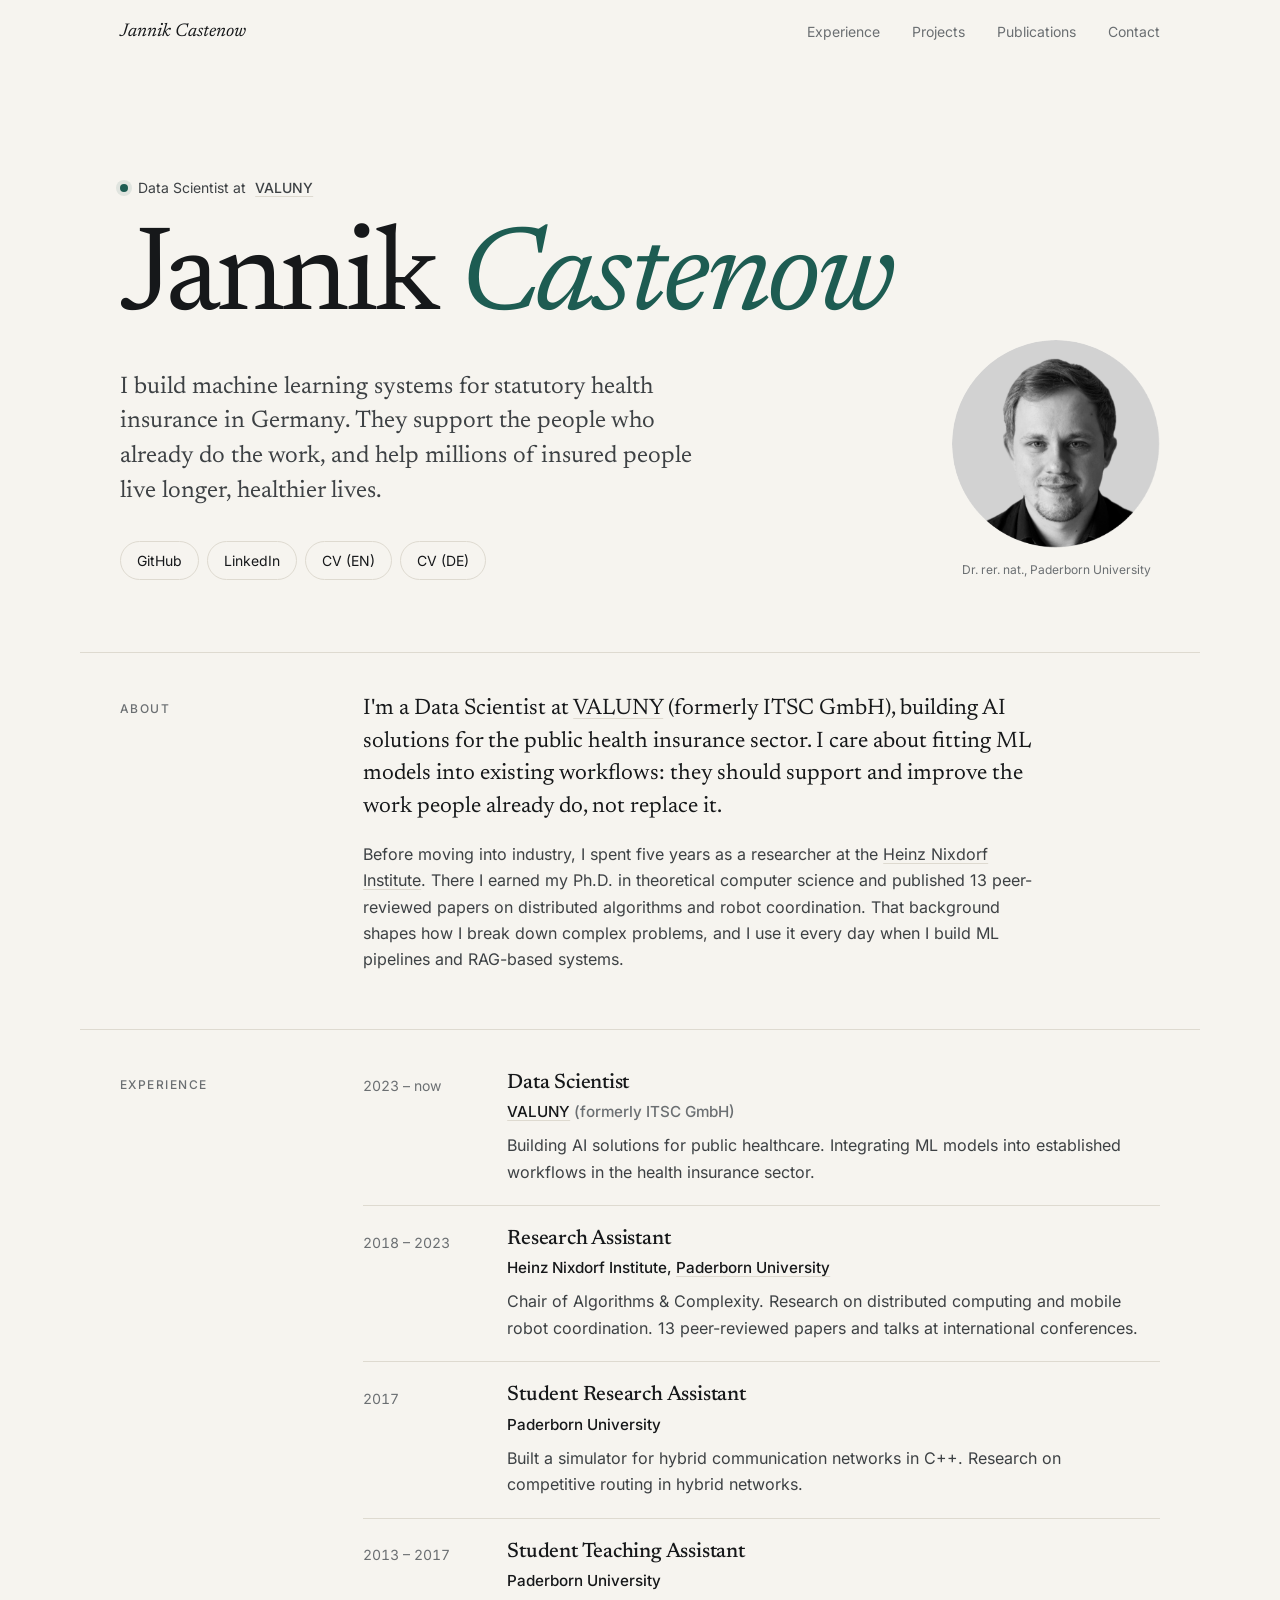
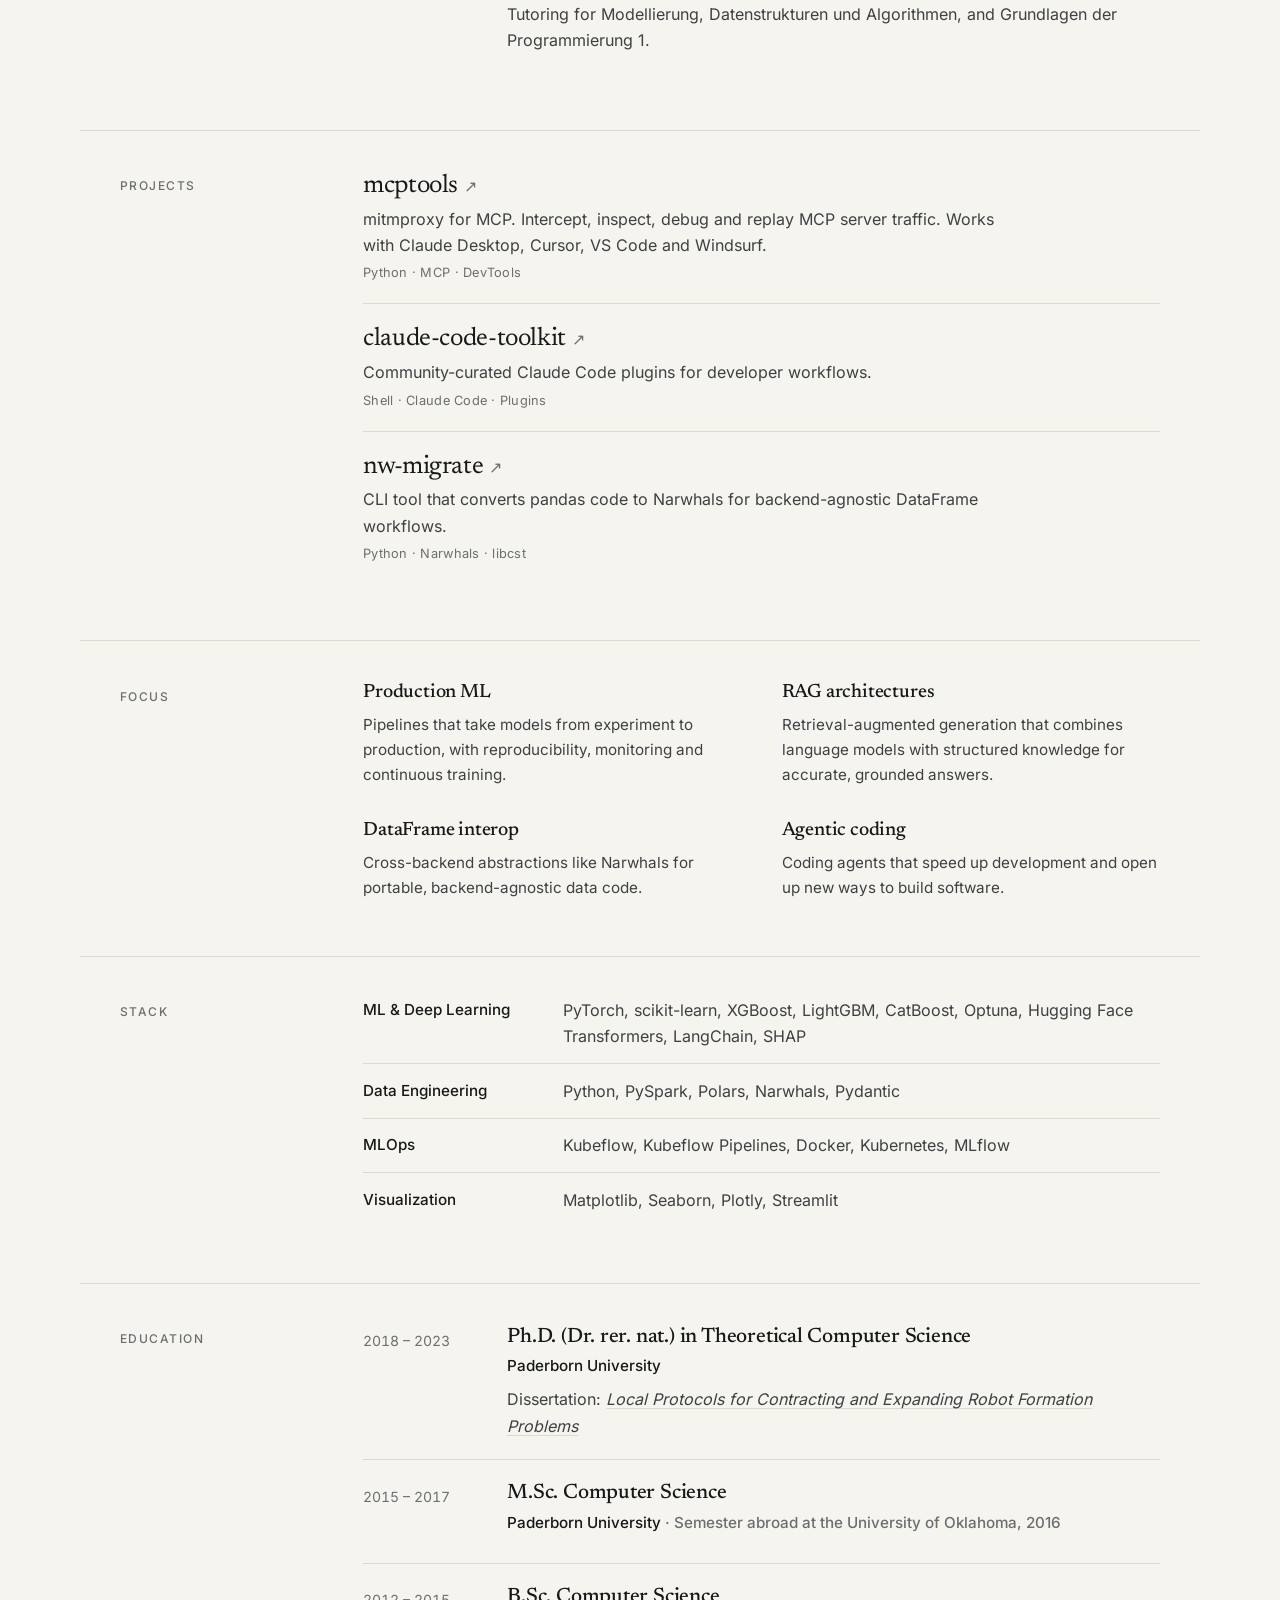
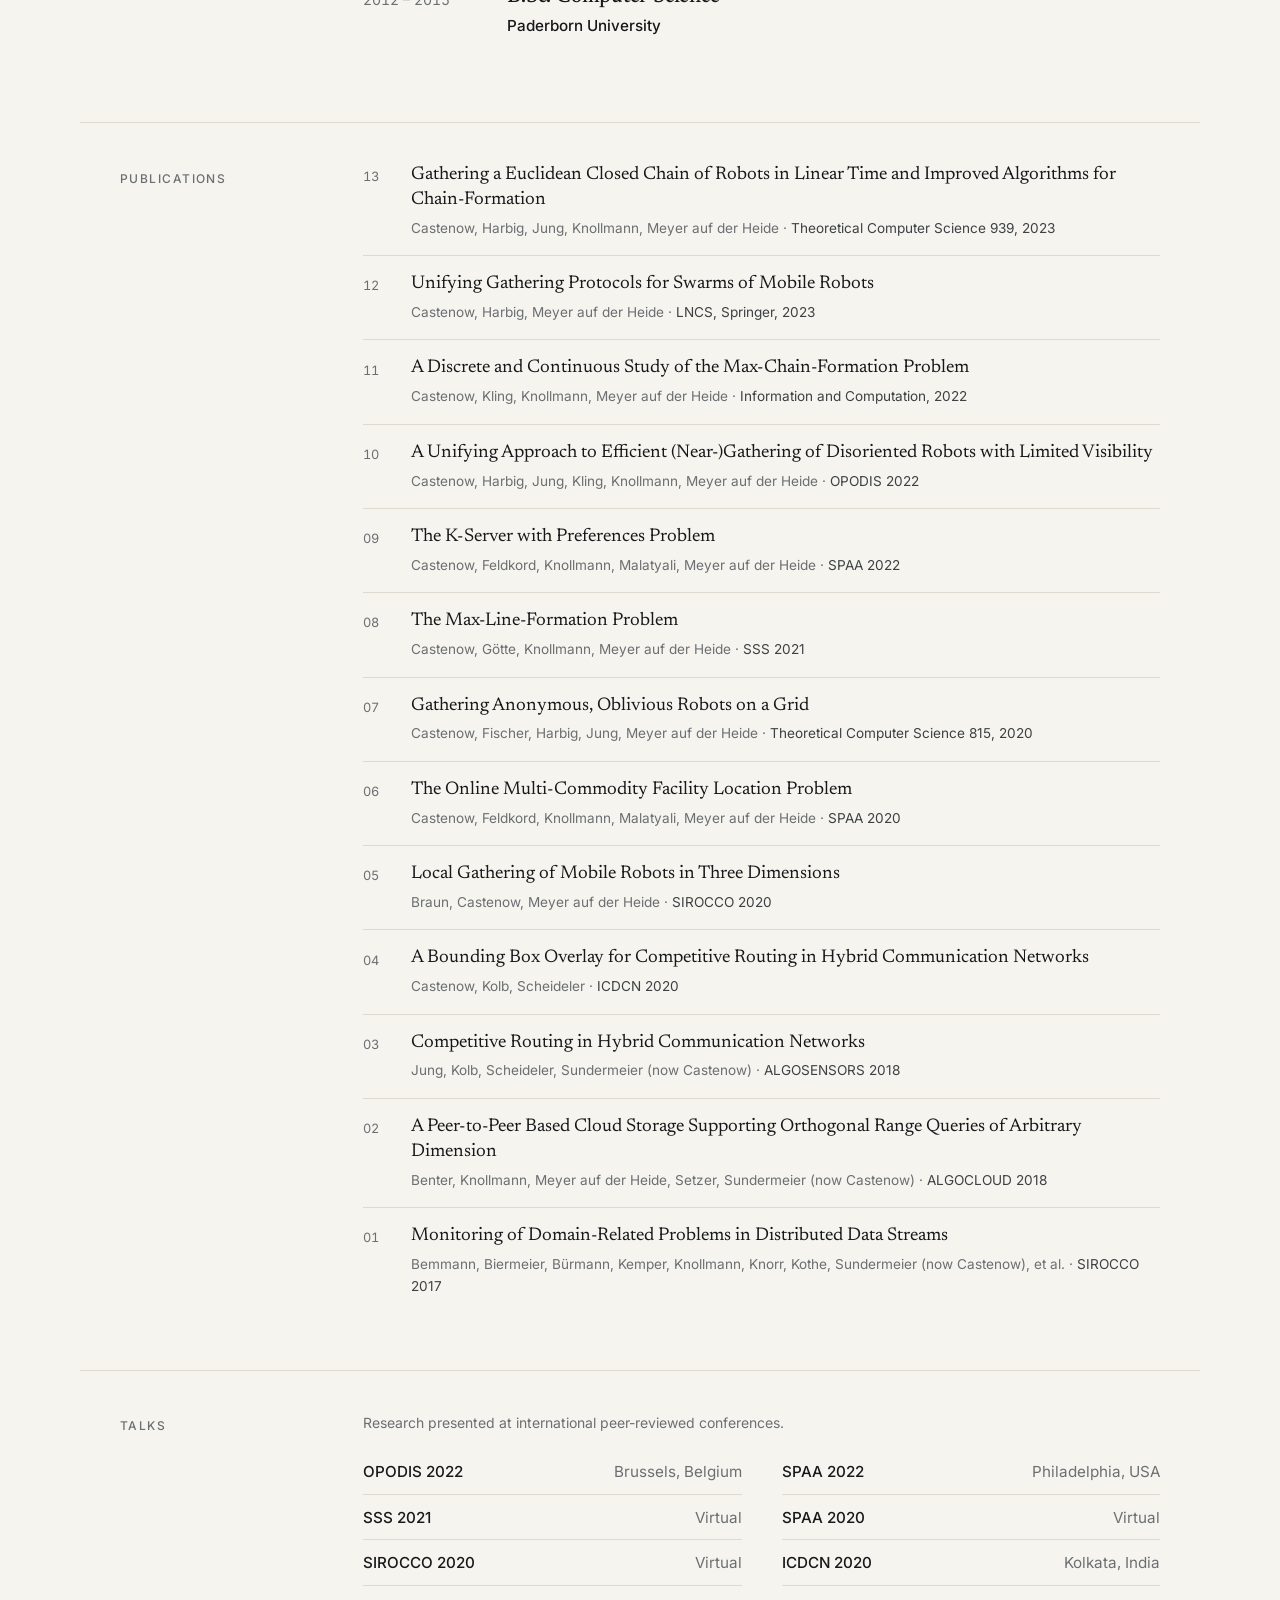
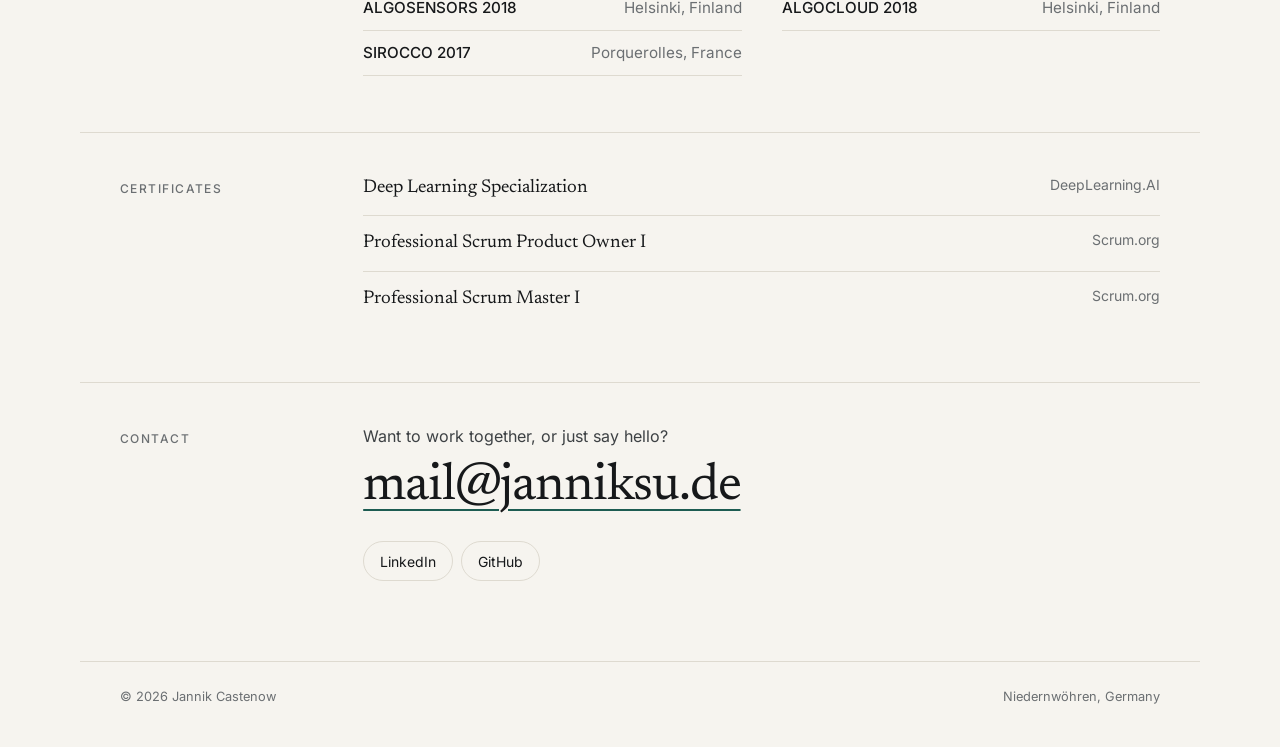
==== index.html @ fefae68c "fix: rewrite hero lead sentence" ====
<!DOCTYPE html>
<html lang="en">
<head>
  <meta charset="UTF-8">
  <meta name="viewport" content="width=device-width, initial-scale=1.0">
  <title>Dr. Jannik Castenow · Data Scientist</title>
  <meta name="description" content="Dr. Jannik Castenow, Data Scientist at VALUNY (formerly ITSC GmbH). Building AI solutions for public healthcare. Ph.D. in Theoretical Computer Science.">
  <meta name="theme-color" content="#f6f4ef" media="(prefers-color-scheme: light)">
  <meta name="theme-color" content="#111312" media="(prefers-color-scheme: dark)">
  <meta name="color-scheme" content="light dark">
  <meta name="referrer" content="strict-origin-when-cross-origin">
  <meta http-equiv="Content-Security-Policy" content="default-src 'none'; img-src 'self' data:; style-src 'self'; font-src 'self'; base-uri 'self'; form-action 'none';">
  <meta property="og:title" content="Dr. Jannik Castenow · Data Scientist">
  <meta property="og:description" content="Data Scientist at VALUNY (formerly ITSC GmbH). Building AI solutions for public healthcare. Ph.D. in Theoretical Computer Science.">
  <meta property="og:type" content="website">
  <meta property="og:url" content="https://jannik-cas.github.io/">
  <meta property="og:image" content="https://jannik-cas.github.io/jannik.png">
  <link rel="icon" href="data:image/svg+xml,<svg xmlns='http://www.w3.org/2000/svg' viewBox='0 0 100 100'><rect fill='%231d5c52' width='100' height='100' rx='22'/><text x='50' y='67' font-family='Georgia,serif' font-size='46' font-style='italic' fill='%23f6f4ef' text-anchor='middle'>jc</text></svg>">
  <link rel="canonical" href="https://jannik-cas.github.io/">
  <link rel="preload" href="fonts/newsreader.woff2" as="font" type="font/woff2" crossorigin>
  <link rel="preload" href="fonts/inter.woff2" as="font" type="font/woff2" crossorigin>
  <link rel="stylesheet" href="style.css">
  <script type="application/ld+json">
  {
    "@context": "https://schema.org",
    "@type": "Person",
    "name": "Dr. Jannik Castenow",
    "jobTitle": "Data Scientist",
    "worksFor": {
      "@type": "Organization",
      "name": "VALUNY GmbH",
      "url": "https://www.valuny.de"
    },
    "url": "https://jannik-cas.github.io/",
    "image": "https://jannik-cas.github.io/jannik.png",
    "sameAs": [
      "https://github.com/jannik-cas",
      "https://www.linkedin.com/in/dr-jannik-castenow-4b5a52155"
    ],
    "alumniOf": {
      "@type": "CollegeOrUniversity",
      "name": "Paderborn University"
    },
    "description": "Data Scientist at VALUNY (formerly ITSC GmbH). Building AI solutions for public healthcare. Ph.D. in Theoretical Computer Science from Paderborn University."
  }
  </script>
</head>
<body>
  <a href="#main" class="skip-link">Skip to main content</a>

  <header class="topbar">
    <div class="wrap topbar-inner">
      <a href="/" class="monogram" aria-label="Home">Jannik Castenow</a>
      <nav class="topnav" aria-label="Sections">
        <a href="#experience">Experience</a>
        <a href="#projects">Projects</a>
        <a href="#publications">Publications</a>
        <a href="#contact">Contact</a>
      </nav>
    </div>
  </header>

  <main id="main">
    <section class="hero wrap">
      <div class="hero-text">
        <p class="eyebrow"><span class="dot" aria-hidden="true"></span>Data Scientist at <a href="https://www.valuny.de" target="_blank" rel="noopener noreferrer">VALUNY</a></p>
        <h1>Jannik <em>Castenow</em></h1>
        <p class="lead">
          I build machine learning systems for statutory health insurance in Germany.
          They support the people who already do the work, and help millions of
          insured people live longer, healthier lives.
        </p>
        <ul class="hero-links">
          <li><a href="https://github.com/jannik-cas" target="_blank" rel="noopener noreferrer">GitHub</a></li>
          <li><a href="https://www.linkedin.com/in/dr-jannik-castenow-4b5a52155" target="_blank" rel="noopener noreferrer">LinkedIn</a></li>
          <li><a href="cv-en.pdf" download>CV (EN)</a></li>
          <li><a href="cv-de.pdf" download>CV (DE)</a></li>
        </ul>
      </div>
      <figure class="hero-photo">
        <img src="jannik.png" alt="Portrait of Jannik Castenow" width="300" height="300">
        <figcaption>Dr. rer. nat., Paderborn University</figcaption>
      </figure>
    </section>

    <section class="block wrap" id="about">
      <h2 class="label">About</h2>
      <div class="body prose">
        <p class="intro">
          I'm a Data Scientist at <a href="https://www.valuny.de" target="_blank" rel="noopener noreferrer">VALUNY</a> (formerly ITSC GmbH), building AI solutions for the
          public health insurance sector. I care about fitting ML models into existing
          workflows: they should support and improve the work people already do, not replace it.
        </p>
        <p>
          Before moving into industry, I spent five years as a researcher at the
          <a href="https://www.hni.uni-paderborn.de/" target="_blank" rel="noopener noreferrer">Heinz Nixdorf Institute</a>.
          There I earned my Ph.D. in theoretical computer science and published 13 peer-reviewed
          papers on distributed algorithms and robot coordination. That background shapes how I
          break down complex problems, and I use it every day when I build ML pipelines and
          RAG-based systems.
        </p>
      </div>
    </section>

    <section class="block wrap" id="experience">
      <h2 class="label">Experience</h2>
      <ol class="body entries">
        <li class="entry">
          <p class="entry-date">2023 – now</p>
          <div>
            <h3>Data Scientist</h3>
            <p class="entry-org"><a href="https://www.valuny.de" target="_blank" rel="noopener noreferrer">VALUNY</a> <span class="muted">(formerly ITSC GmbH)</span></p>
            <p>Building AI solutions for public healthcare. Integrating ML models into established workflows in the health insurance sector.</p>
          </div>
        </li>
        <li class="entry">
          <p class="entry-date">2018 – 2023</p>
          <div>
            <h3>Research Assistant</h3>
            <p class="entry-org">Heinz Nixdorf Institute, <a href="https://www.uni-paderborn.de" target="_blank" rel="noopener noreferrer">Paderborn University</a></p>
            <p>Chair of Algorithms &amp; Complexity. Research on distributed computing and mobile robot coordination. 13 peer-reviewed papers and talks at international conferences.</p>
          </div>
        </li>
        <li class="entry">
          <p class="entry-date">2017</p>
          <div>
            <h3>Student Research Assistant</h3>
            <p class="entry-org">Paderborn University</p>
            <p>Built a simulator for hybrid communication networks in C++. Research on competitive routing in hybrid networks.</p>
          </div>
        </li>
        <li class="entry">
          <p class="entry-date">2013 – 2017</p>
          <div>
            <h3>Student Teaching Assistant</h3>
            <p class="entry-org">Paderborn University</p>
            <p>Tutoring for Modellierung, Datenstrukturen und Algorithmen, and Grundlagen der Programmierung 1.</p>
          </div>
        </li>
      </ol>
    </section>

    <section class="block wrap" id="projects">
      <h2 class="label">Projects</h2>
      <ul class="body projects">
        <li>
          <a href="https://github.com/jannik-cas/mcptools" target="_blank" rel="noopener noreferrer" class="project">
            <span class="project-name">mcptools <span class="arrow" aria-hidden="true">↗</span></span>
            <span class="project-desc">mitmproxy for MCP. Intercept, inspect, debug and replay MCP server traffic. Works with Claude Desktop, Cursor, VS Code and Windsurf.</span>
            <span class="project-meta">Python · MCP · DevTools</span>
          </a>
        </li>
        <li>
          <a href="https://github.com/jannik-cas/claude-code-toolkit" target="_blank" rel="noopener noreferrer" class="project">
            <span class="project-name">claude-code-toolkit <span class="arrow" aria-hidden="true">↗</span></span>
            <span class="project-desc">Community-curated Claude Code plugins for developer workflows.</span>
            <span class="project-meta">Shell · Claude Code · Plugins</span>
          </a>
        </li>
        <li>
          <a href="https://github.com/jannik-cas/nw-migrate" target="_blank" rel="noopener noreferrer" class="project">
            <span class="project-name">nw-migrate <span class="arrow" aria-hidden="true">↗</span></span>
            <span class="project-desc">CLI tool that converts pandas code to Narwhals for backend-agnostic DataFrame workflows.</span>
            <span class="project-meta">Python · Narwhals · libcst</span>
          </a>
        </li>
      </ul>
    </section>

    <section class="block wrap" id="focus">
      <h2 class="label">Focus</h2>
      <div class="body focus-grid">
        <div>
          <h3>Production ML</h3>
          <p>Pipelines that take models from experiment to production, with reproducibility, monitoring and continuous training.</p>
        </div>
        <div>
          <h3>RAG architectures</h3>
          <p>Retrieval-augmented generation that combines language models with structured knowledge for accurate, grounded answers.</p>
        </div>
        <div>
          <h3>DataFrame interop</h3>
          <p>Cross-backend abstractions like Narwhals for portable, backend-agnostic data code.</p>
        </div>
        <div>
          <h3>Agentic coding</h3>
          <p>Coding agents that speed up development and open up new ways to build software.</p>
        </div>
      </div>
    </section>

    <section class="block wrap" id="stack">
      <h2 class="label">Stack</h2>
      <dl class="body stack">
        <div><dt>ML &amp; Deep Learning</dt><dd>PyTorch, scikit-learn, XGBoost, LightGBM, CatBoost, Optuna, Hugging Face Transformers, LangChain, SHAP</dd></div>
        <div><dt>Data Engineering</dt><dd>Python, PySpark, Polars, Narwhals, Pydantic</dd></div>
        <div><dt>MLOps</dt><dd>Kubeflow, Kubeflow Pipelines, Docker, Kubernetes, MLflow</dd></div>
        <div><dt>Visualization</dt><dd>Matplotlib, Seaborn, Plotly, Streamlit</dd></div>
      </dl>
    </section>

    <section class="block wrap" id="education">
      <h2 class="label">Education</h2>
      <ol class="body entries">
        <li class="entry">
          <p class="entry-date">2018 – 2023</p>
          <div>
            <h3>Ph.D. (Dr. rer. nat.) in Theoretical Computer Science</h3>
            <p class="entry-org">Paderborn University</p>
            <p>Dissertation: <a href="https://digital.ub.uni-paderborn.de/hs/content/titleinfo/7141295" target="_blank" rel="noopener noreferrer"><em>Local Protocols for Contracting and Expanding Robot Formation Problems</em></a></p>
          </div>
        </li>
        <li class="entry">
          <p class="entry-date">2015 – 2017</p>
          <div>
            <h3>M.Sc. Computer Science</h3>
            <p class="entry-org">Paderborn University <span class="muted">· Semester abroad at the University of Oklahoma, 2016</span></p>
          </div>
        </li>
        <li class="entry">
          <p class="entry-date">2012 – 2015</p>
          <div>
            <h3>B.Sc. Computer Science</h3>
            <p class="entry-org">Paderborn University</p>
          </div>
        </li>
      </ol>
    </section>

    <section class="block wrap" id="publications">
      <h2 class="label">Publications</h2>
      <ol class="body pubs" reversed>
        <li>
          <p class="pub-title"><a href="https://doi.org/10.1016/j.tcs.2022.10.031" target="_blank" rel="noopener noreferrer">Gathering a Euclidean Closed Chain of Robots in Linear Time and Improved Algorithms for Chain-Formation</a></p>
          <p class="pub-meta">Castenow, Harbig, Jung, Knollmann, Meyer auf der Heide · <span>Theoretical Computer Science 939, 2023</span></p>
        </li>
        <li>
          <p class="pub-title"><a href="https://doi.org/10.1007/978-3-031-30448-4_1" target="_blank" rel="noopener noreferrer">Unifying Gathering Protocols for Swarms of Mobile Robots</a></p>
          <p class="pub-meta">Castenow, Harbig, Meyer auf der Heide · <span>LNCS, Springer, 2023</span></p>
        </li>
        <li>
          <p class="pub-title"><a href="https://doi.org/10.1016/j.ic.2022.104877" target="_blank" rel="noopener noreferrer">A Discrete and Continuous Study of the Max-Chain-Formation Problem</a></p>
          <p class="pub-meta">Castenow, Kling, Knollmann, Meyer auf der Heide · <span>Information and Computation, 2022</span></p>
        </li>
        <li>
          <p class="pub-title"><a href="https://doi.org/10.4230/LIPIcs.OPODIS.2022.15" target="_blank" rel="noopener noreferrer">A Unifying Approach to Efficient (Near-)Gathering of Disoriented Robots with Limited Visibility</a></p>
          <p class="pub-meta">Castenow, Harbig, Jung, Kling, Knollmann, Meyer auf der Heide · <span>OPODIS 2022</span></p>
        </li>
        <li>
          <p class="pub-title"><a href="https://doi.org/10.1145/3490148.3538595" target="_blank" rel="noopener noreferrer">The K-Server with Preferences Problem</a></p>
          <p class="pub-meta">Castenow, Feldkord, Knollmann, Malatyali, Meyer auf der Heide · <span>SPAA 2022</span></p>
        </li>
        <li>
          <p class="pub-title"><a href="https://doi.org/10.1007/978-3-030-91081-5_19" target="_blank" rel="noopener noreferrer">The Max-Line-Formation Problem</a></p>
          <p class="pub-meta">Castenow, Götte, Knollmann, Meyer auf der Heide · <span>SSS 2021</span></p>
        </li>
        <li>
          <p class="pub-title"><a href="https://doi.org/10.1016/j.tcs.2020.02.018" target="_blank" rel="noopener noreferrer">Gathering Anonymous, Oblivious Robots on a Grid</a></p>
          <p class="pub-meta">Castenow, Fischer, Harbig, Jung, Meyer auf der Heide · <span>Theoretical Computer Science 815, 2020</span></p>
        </li>
        <li>
          <p class="pub-title"><a href="https://doi.org/10.1145/3350755.3400281" target="_blank" rel="noopener noreferrer">The Online Multi-Commodity Facility Location Problem</a></p>
          <p class="pub-meta">Castenow, Feldkord, Knollmann, Malatyali, Meyer auf der Heide · <span>SPAA 2020</span></p>
        </li>
        <li>
          <p class="pub-title"><a href="https://doi.org/10.1007/978-3-030-54921-3_4" target="_blank" rel="noopener noreferrer">Local Gathering of Mobile Robots in Three Dimensions</a></p>
          <p class="pub-meta">Braun, Castenow, Meyer auf der Heide · <span>SIROCCO 2020</span></p>
        </li>
        <li>
          <p class="pub-title">A Bounding Box Overlay for Competitive Routing in Hybrid Communication Networks</p>
          <p class="pub-meta">Castenow, Kolb, Scheideler · <span>ICDCN 2020</span></p>
        </li>
        <li>
          <p class="pub-title">Competitive Routing in Hybrid Communication Networks</p>
          <p class="pub-meta">Jung, Kolb, Scheideler, Sundermeier (now Castenow) · <span>ALGOSENSORS 2018</span></p>
        </li>
        <li>
          <p class="pub-title"><a href="https://doi.org/10.1007/978-3-030-19759-9_4" target="_blank" rel="noopener noreferrer">A Peer-to-Peer Based Cloud Storage Supporting Orthogonal Range Queries of Arbitrary Dimension</a></p>
          <p class="pub-meta">Benter, Knollmann, Meyer auf der Heide, Setzer, Sundermeier (now Castenow) · <span>ALGOCLOUD 2018</span></p>
        </li>
        <li>
          <p class="pub-title"><a href="https://doi.org/10.1007/978-3-319-72050-0_13" target="_blank" rel="noopener noreferrer">Monitoring of Domain-Related Problems in Distributed Data Streams</a></p>
          <p class="pub-meta">Bemmann, Biermeier, Bürmann, Kemper, Knollmann, Knorr, Kothe, Sundermeier (now Castenow), et al. · <span>SIROCCO 2017</span></p>
        </li>
      </ol>
    </section>

    <section class="block wrap" id="talks">
      <h2 class="label">Talks</h2>
      <div class="body">
        <p class="muted small">Research presented at international peer-reviewed conferences.</p>
        <ul class="talks">
          <li><span>OPODIS 2022</span><span>Brussels, Belgium</span></li>
          <li><span>SPAA 2022</span><span>Philadelphia, USA</span></li>
          <li><span>SSS 2021</span><span>Virtual</span></li>
          <li><span>SPAA 2020</span><span>Virtual</span></li>
          <li><span>SIROCCO 2020</span><span>Virtual</span></li>
          <li><span>ICDCN 2020</span><span>Kolkata, India</span></li>
          <li><span>ALGOSENSORS 2018</span><span>Helsinki, Finland</span></li>
          <li><span>ALGOCLOUD 2018</span><span>Helsinki, Finland</span></li>
          <li><span>SIROCCO 2017</span><span>Porquerolles, France</span></li>
        </ul>
      </div>
    </section>

    <section class="block wrap" id="certifications">
      <h2 class="label">Certificates</h2>
      <ul class="body certs">
        <li><a href="https://www.credly.com/badges/ff03bf9d-68c0-4a9c-86ea-f2071410d6f2" target="_blank" rel="noopener noreferrer">Deep Learning Specialization</a><span>DeepLearning.AI</span></li>
        <li><a href="https://www.credly.com/badges/7cfe0125-1ed3-4787-85cf-64df77dad0ab" target="_blank" rel="noopener noreferrer">Professional Scrum Product Owner I</a><span>Scrum.org</span></li>
        <li><a href="https://www.credly.com/badges/81a627f0-bdd9-47ce-8bc9-b05488d4c309" target="_blank" rel="noopener noreferrer">Professional Scrum Master I</a><span>Scrum.org</span></li>
      </ul>
    </section>

    <section class="contact wrap" id="contact">
      <h2 class="label">Contact</h2>
      <p class="contact-line">Want to work together, or just say hello?</p>
      <a href="mailto:mail@janniksu.de" class="contact-mail">mail@janniksu.de</a>
      <ul class="hero-links">
        <li><a href="https://www.linkedin.com/in/dr-jannik-castenow-4b5a52155" target="_blank" rel="noopener noreferrer">LinkedIn</a></li>
        <li><a href="https://github.com/jannik-cas" target="_blank" rel="noopener noreferrer">GitHub</a></li>
      </ul>
    </section>
  </main>

  <footer class="footer wrap">
    <p>© 2026 Jannik Castenow</p>
    <p>Niedernwöhren, Germany</p>
  </footer>
</body>
</html>
---- style.css ----
/* Site stylesheet. Editorial layout: serif headlines, label column, hairline rules. */

@font-face {
  font-family: "Newsreader";
  src: url("fonts/newsreader.woff2") format("woff2");
  font-weight: 200 800;
  font-style: normal;
  font-display: swap;
}

@font-face {
  font-family: "Newsreader";
  src: url("fonts/newsreader-italic.woff2") format("woff2");
  font-weight: 200 800;
  font-style: italic;
  font-display: swap;
}

@font-face {
  font-family: "Inter";
  src: url("fonts/inter.woff2") format("woff2");
  font-weight: 100 900;
  font-style: normal;
  font-display: swap;
}

:root {
  --paper: #f6f4ef;
  --paper-2: #efece4;
  --ink: #16181a;
  --ink-2: #3d4144;
  --muted: #6b6f72;
  --rule: #dedad0;
  --accent: #1d5c52;
  --accent-soft: rgba(29, 92, 82, 0.1);

  --serif: "Newsreader", "Iowan Old Style", Georgia, serif;
  --sans: "Inter", -apple-system, BlinkMacSystemFont, "Segoe UI", sans-serif;

  --wrap: 1120px;
  --label-col: 12rem;
  --gap: clamp(1.5rem, 4vw, 4rem);
}

@media (prefers-color-scheme: dark) {
  :root {
    --paper: #111312;
    --paper-2: #181b1a;
    --ink: #ecebe6;
    --ink-2: #c4c4bd;
    --muted: #8d918d;
    --rule: #2a2e2c;
    --accent: #8fcfbf;
    --accent-soft: rgba(143, 207, 191, 0.12);
  }
}

*,
*::before,
*::after {
  box-sizing: border-box;
  margin: 0;
  padding: 0;
}

html {
  scroll-behavior: smooth;
  scroll-padding-top: 5rem;
  -webkit-text-size-adjust: 100%;
}

@media (prefers-reduced-motion: reduce) {
  html {
    scroll-behavior: auto;
  }
}

body {
  font-family: var(--sans);
  font-size: 1rem;
  line-height: 1.65;
  color: var(--ink);
  background: var(--paper);
  -webkit-font-smoothing: antialiased;
  -moz-osx-font-smoothing: grayscale;
  font-feature-settings: "ss01", "cv11";
}

::selection {
  background: var(--accent);
  color: var(--paper);
}

a {
  color: inherit;
  text-decoration: underline;
  text-decoration-color: var(--rule);
  text-decoration-thickness: 1px;
  text-underline-offset: 0.2em;
  transition: color 0.15s, text-decoration-color 0.15s;
}

a:hover {
  color: var(--accent);
  text-decoration-color: currentColor;
}

a:focus-visible {
  outline: 2px solid var(--accent);
  outline-offset: 3px;
  border-radius: 2px;
}

ul,
ol {
  list-style: none;
}

.wrap {
  max-width: var(--wrap);
  margin: 0 auto;
  padding: 0 clamp(1.25rem, 4vw, 2.5rem);
}

.muted {
  color: var(--muted);
}

.small {
  font-size: 0.875rem;
}

.skip-link {
  position: absolute;
  left: -9999px;
  top: 1rem;
  z-index: 100;
  padding: 0.5rem 1rem;
  background: var(--ink);
  color: var(--paper);
}

.skip-link:focus {
  left: 1rem;
}

/* Top bar */

.topbar {
  position: sticky;
  top: 0;
  z-index: 10;
  background: color-mix(in srgb, var(--paper) 85%, transparent);
  backdrop-filter: blur(12px);
  -webkit-backdrop-filter: blur(12px);
  border-bottom: 1px solid transparent;
}

.topbar-inner {
  display: flex;
  align-items: center;
  justify-content: space-between;
  height: 4rem;
}

.monogram {
  font-family: var(--serif);
  font-size: 1.15rem;
  font-style: italic;
  text-decoration: none;
}

.topnav {
  display: flex;
  gap: clamp(1rem, 3vw, 2rem);
  font-size: 0.875rem;
}

.topnav a {
  color: var(--muted);
  text-decoration: none;
}

.topnav a:hover {
  color: var(--ink);
}

/* Hero */

.hero {
  display: grid;
  grid-template-columns: 1fr auto;
  align-items: end;
  gap: var(--gap);
  padding-top: clamp(4rem, 12vh, 9rem);
  padding-bottom: clamp(3rem, 8vh, 6rem);
}

.eyebrow {
  display: inline-flex;
  align-items: center;
  gap: 0.6rem;
  margin-bottom: 1.5rem;
  font-size: 0.875rem;
  color: var(--ink-2);
}

.eyebrow a {
  font-weight: 500;
}

.dot {
  width: 0.5rem;
  height: 0.5rem;
  border-radius: 50%;
  background: var(--accent);
  box-shadow: 0 0 0 4px var(--accent-soft);
}

.hero h1 {
  font-family: var(--serif);
  font-weight: 400;
  font-size: clamp(3.25rem, 10vw, 7.5rem);
  line-height: 0.95;
  letter-spacing: -0.035em;
}

.hero h1 em {
  font-style: italic;
  color: var(--accent);
}

.lead {
  max-width: 36rem;
  margin-top: 2rem;
  font-family: var(--serif);
  font-size: clamp(1.2rem, 2.2vw, 1.5rem);
  line-height: 1.45;
  color: var(--ink-2);
}

.hero-links {
  display: flex;
  flex-wrap: wrap;
  gap: 0.5rem;
  margin-top: 2rem;
}

.hero-links a {
  display: inline-block;
  padding: 0.45rem 1rem;
  border: 1px solid var(--rule);
  border-radius: 999px;
  font-size: 0.875rem;
  text-decoration: none;
  transition: border-color 0.15s, background-color 0.15s, color 0.15s;
}

.hero-links a:hover {
  border-color: var(--accent);
  background: var(--accent-soft);
}

.hero-photo {
  width: clamp(9rem, 18vw, 13rem);
}

.hero-photo img {
  display: block;
  width: 100%;
  height: auto;
  aspect-ratio: 1;
  object-fit: cover;
  border-radius: 50%;
  filter: grayscale(1) contrast(1.05);
  transition: filter 0.4s;
}

.hero-photo:hover img {
  filter: none;
}

.hero-photo figcaption {
  margin-top: 0.75rem;
  text-align: center;
  font-size: 0.75rem;
  color: var(--muted);
}

/* Content blocks: label column + body column */

.block,
.contact {
  display: grid;
  grid-template-columns: var(--label-col) 1fr;
  gap: var(--gap);
  padding-top: 2.5rem;
  padding-bottom: 3.5rem;
  border-top: 1px solid var(--rule);
}

.label {
  font-size: 0.75rem;
  font-weight: 500;
  letter-spacing: 0.12em;
  text-transform: uppercase;
  color: var(--muted);
  padding-top: 0.35rem;
}

.body {
  min-width: 0;
}

h3 {
  font-family: var(--serif);
  font-weight: 500;
  font-size: 1.3rem;
  line-height: 1.3;
  letter-spacing: -0.01em;
}

.prose p + p {
  margin-top: 1.1rem;
}

.prose p {
  max-width: 42rem;
  color: var(--ink-2);
}

.prose .intro {
  font-family: var(--serif);
  font-size: 1.4rem;
  line-height: 1.45;
  color: var(--ink);
}

/* Experience and education entries */

.entry {
  display: grid;
  grid-template-columns: 7.5rem 1fr;
  gap: 1.5rem;
  padding: 1.25rem 0;
  border-bottom: 1px solid var(--rule);
}

.entry:first-child {
  padding-top: 0;
}

.entry:last-child {
  border-bottom: 0;
}

.entry-date {
  padding-top: 0.3rem;
  font-size: 0.875rem;
  color: var(--muted);
  font-variant-numeric: tabular-nums;
}

.entry-org {
  margin: 0.15rem 0 0.5rem;
  font-size: 0.95rem;
  font-weight: 500;
}

.entry p:not(.entry-org):not(.entry-date) {
  color: var(--ink-2);
  max-width: 40rem;
}

/* Projects */

.projects li + li {
  border-top: 1px solid var(--rule);
}

.project {
  display: grid;
  gap: 0.25rem;
  padding: 1.25rem 0;
  text-decoration: none;
}

.projects li:first-child .project {
  padding-top: 0;
}

.project-name {
  font-family: var(--serif);
  font-size: 1.6rem;
  line-height: 1.2;
  letter-spacing: -0.015em;
}

.arrow {
  display: inline-block;
  font-family: var(--sans);
  font-size: 1rem;
  color: var(--muted);
  transition: transform 0.2s, color 0.2s;
}

.project:hover .arrow {
  color: var(--accent);
  transform: translate(3px, -3px);
}

.project-desc {
  max-width: 40rem;
  color: var(--ink-2);
}

.project:hover .project-desc {
  color: var(--ink-2);
}

.project-meta {
  font-size: 0.8rem;
  color: var(--muted);
  letter-spacing: 0.02em;
}

/* Focus */

.focus-grid {
  display: grid;
  grid-template-columns: repeat(2, 1fr);
  gap: 2rem 2.5rem;
}

.focus-grid h3 {
  font-size: 1.2rem;
  margin-bottom: 0.35rem;
}

.focus-grid p {
  color: var(--ink-2);
  font-size: 0.95rem;
}

/* Stack */

.stack div {
  display: grid;
  grid-template-columns: 11rem 1fr;
  gap: 1.5rem;
  padding: 0.85rem 0;
  border-bottom: 1px solid var(--rule);
}

.stack div:first-child {
  padding-top: 0;
}

.stack div:last-child {
  border-bottom: 0;
}

.stack dt {
  font-weight: 500;
  font-size: 0.95rem;
}

.stack dd {
  color: var(--ink-2);
}

/* Publications */

.pubs {
  counter-reset: pub 14;
}

.pubs li {
  position: relative;
  counter-increment: pub -1;
  padding: 1rem 0 1rem 3rem;
  border-bottom: 1px solid var(--rule);
}

.pubs li:first-child {
  padding-top: 0;
}

.pubs li:last-child {
  border-bottom: 0;
}

.pubs li::before {
  content: counter(pub, decimal-leading-zero);
  position: absolute;
  left: 0;
  top: 1.2rem;
  font-size: 0.8rem;
  color: var(--muted);
  font-variant-numeric: tabular-nums;
}

.pubs li:first-child::before {
  top: 0.2rem;
}

.pub-title {
  font-family: var(--serif);
  font-size: 1.15rem;
  line-height: 1.35;
}

.pub-title a {
  text-decoration: none;
}

.pub-meta {
  margin-top: 0.25rem;
  font-size: 0.85rem;
  color: var(--muted);
}

.pub-meta span {
  color: var(--ink-2);
}

/* Talks */

.talks {
  display: grid;
  grid-template-columns: repeat(2, 1fr);
  gap: 0 2.5rem;
  margin-top: 1rem;
}

.talks li {
  display: flex;
  justify-content: space-between;
  gap: 1rem;
  padding: 0.6rem 0;
  border-bottom: 1px solid var(--rule);
  font-size: 0.95rem;
}

.talks li span:first-child {
  font-weight: 500;
}

.talks li span:last-child {
  color: var(--muted);
  text-align: right;
}

/* Certificates */

.certs li {
  display: flex;
  justify-content: space-between;
  gap: 1rem;
  padding: 0.75rem 0;
  border-bottom: 1px solid var(--rule);
}

.certs li:first-child {
  padding-top: 0;
}

.certs li:last-child {
  border-bottom: 0;
}

.certs a {
  font-family: var(--serif);
  font-size: 1.15rem;
  text-decoration: none;
}

.certs span {
  color: var(--muted);
  font-size: 0.875rem;
  white-space: nowrap;
}

/* Contact */

.contact {
  grid-template-rows: auto auto auto;
  row-gap: 0;
  padding-bottom: 5rem;
}

.contact .label {
  grid-row: 1 / span 3;
}

.contact-line {
  color: var(--ink-2);
}

.contact-mail {
  justify-self: start;
  margin-top: 0.5rem;
  font-family: var(--serif);
  font-size: clamp(1.75rem, 5vw, 3.25rem);
  line-height: 1.15;
  letter-spacing: -0.02em;
  text-decoration-color: var(--accent);
  text-decoration-thickness: 2px;
  overflow-wrap: anywhere;
}

.contact .hero-links {
  margin-top: 1.5rem;
}

/* Footer */

.footer {
  display: flex;
  justify-content: space-between;
  gap: 1rem;
  padding-top: 1.5rem;
  padding-bottom: 2.5rem;
  border-top: 1px solid var(--rule);
  font-size: 0.8rem;
  color: var(--muted);
}

/* 404 page */

.notfound {
  min-height: 80vh;
  display: grid;
  align-content: center;
}

.notfound h1 {
  font-family: var(--serif);
  font-weight: 400;
  font-size: clamp(5rem, 18vw, 11rem);
  line-height: 1;
  letter-spacing: -0.04em;
  color: var(--accent);
}

/* Responsive */

@media (max-width: 860px) {
  .block,
  .contact {
    grid-template-columns: 1fr;
    gap: 1.25rem;
  }

  .contact .label {
    grid-row: auto;
  }

  .focus-grid,
  .talks {
    grid-template-columns: 1fr;
  }
}

@media (max-width: 640px) {
  .topnav {
    display: none;
  }

  .hero {
    grid-template-columns: 1fr;
    align-items: start;
  }

  .hero-photo {
    order: -1;
    width: 7rem;
  }

  .hero-photo figcaption {
    display: none;
  }

  .entry,
  .stack div {
    grid-template-columns: 1fr;
    gap: 0.25rem;
  }

  .entry-date {
    padding-top: 0;
  }

  .pubs li {
    padding-left: 2.25rem;
  }

  .certs li {
    flex-direction: column;
    gap: 0;
  }
}
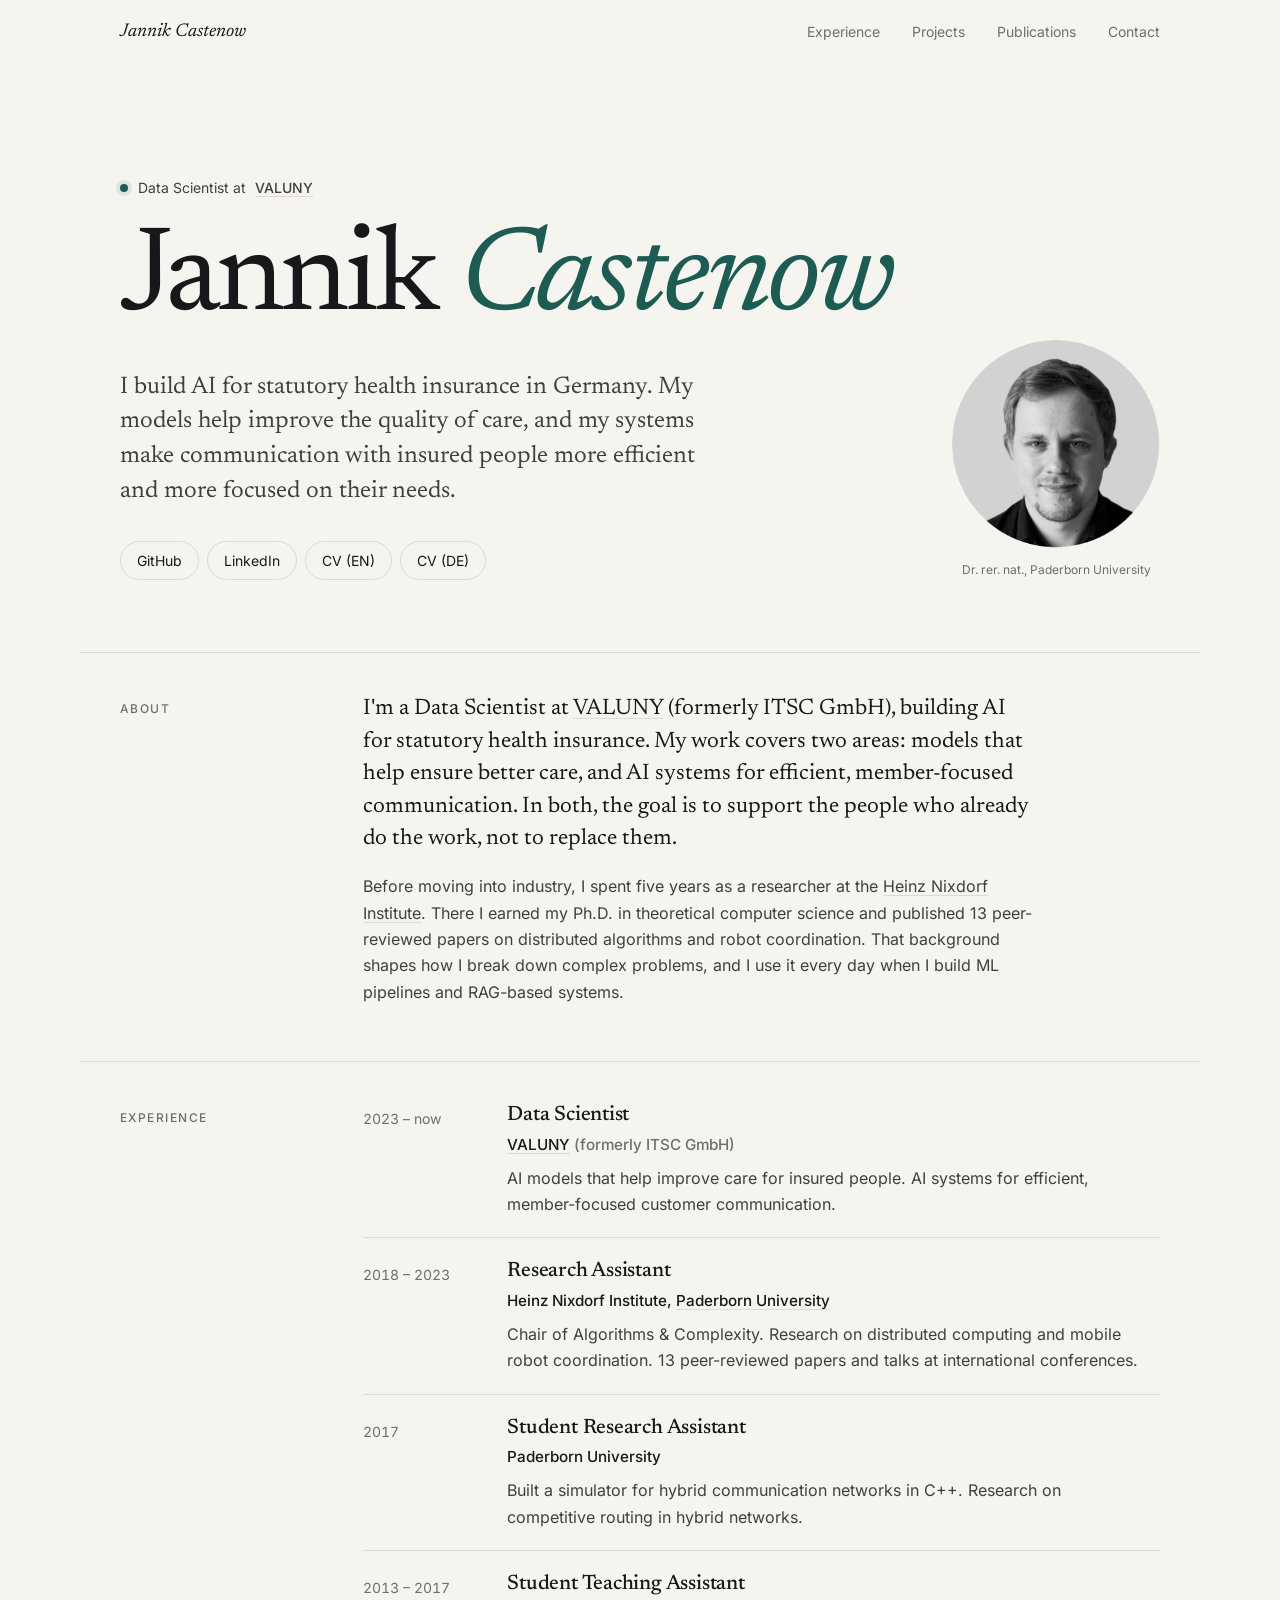
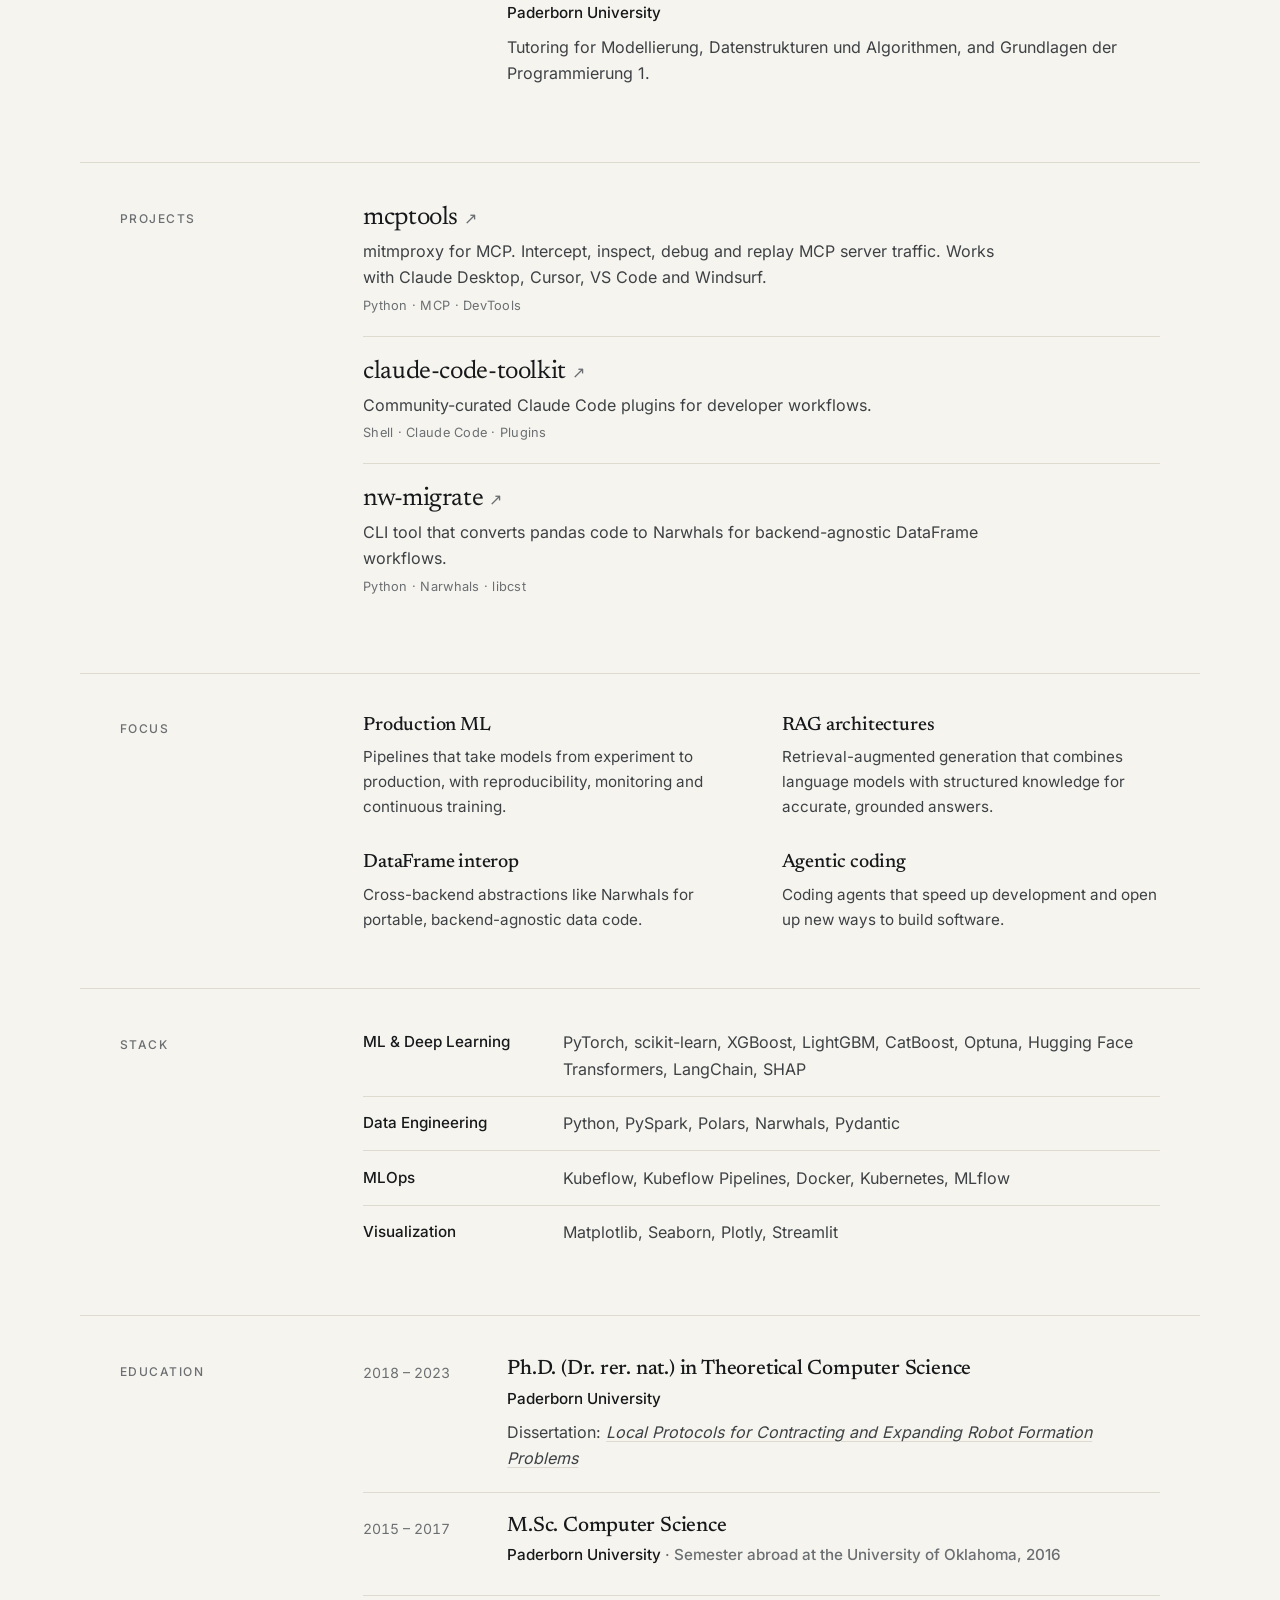
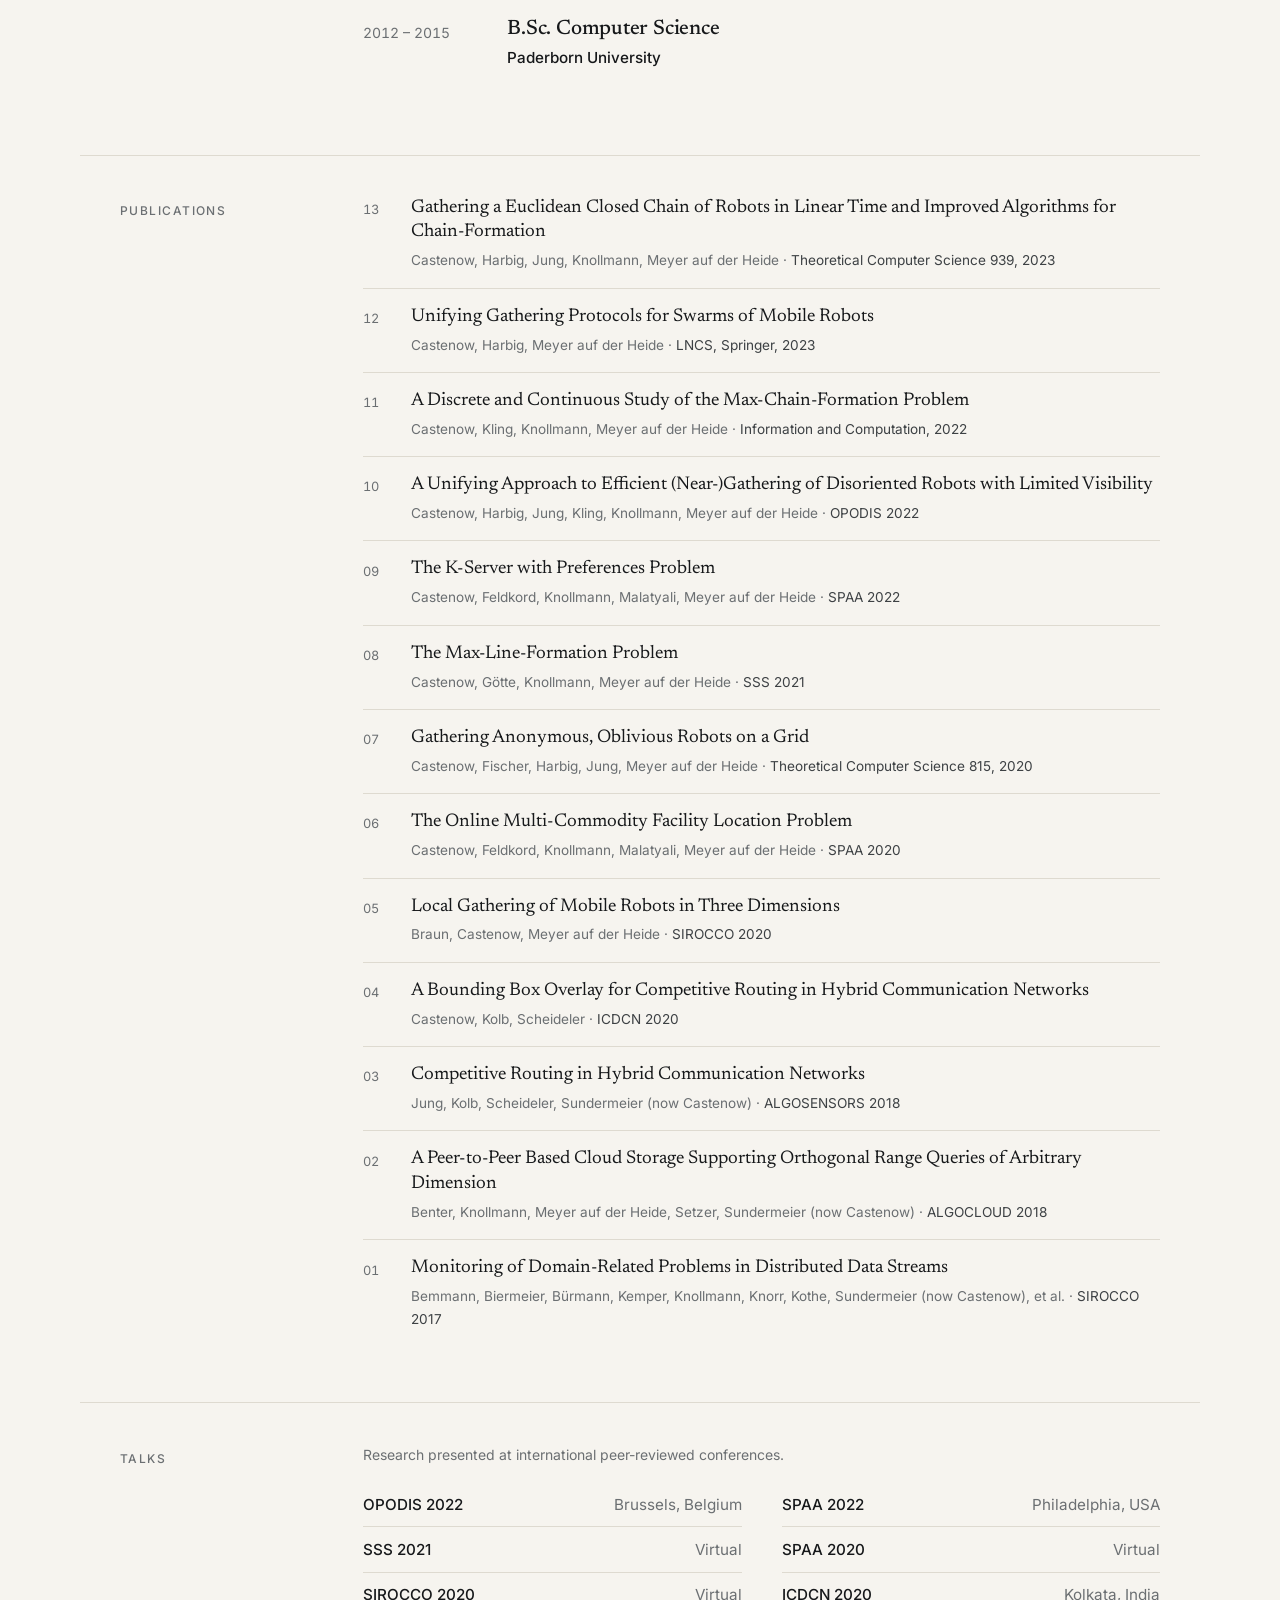
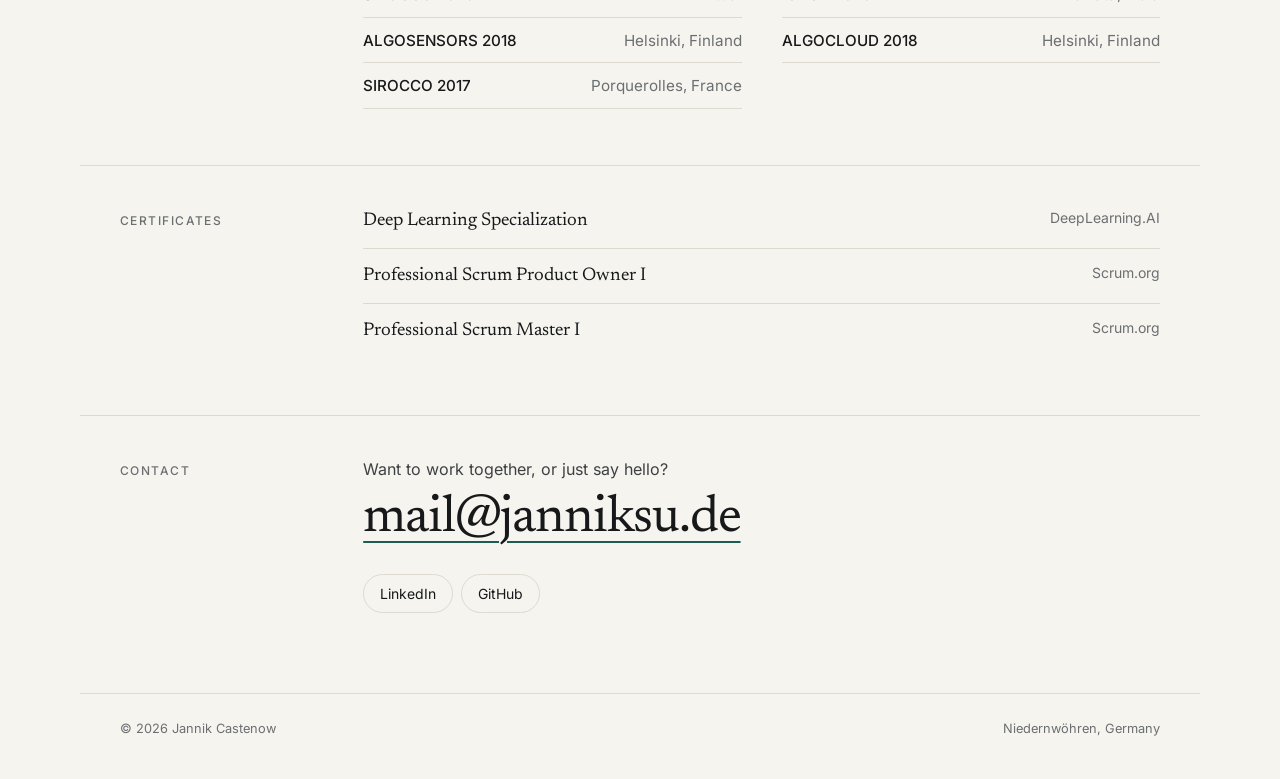
==== commit 6a433386: "docs: describe current focus on care quality and member communication" ====
--- a/index.html
+++ b/index.html
@@ -66,9 +66,9 @@
         <p class="eyebrow"><span class="dot" aria-hidden="true"></span>Data Scientist at <a href="https://www.valuny.de" target="_blank" rel="noopener noreferrer">VALUNY</a></p>
         <h1>Jannik <em>Castenow</em></h1>
         <p class="lead">
-          I build machine learning systems for statutory health insurance in Germany.
-          They support the people who already do the work, and help millions of
-          insured people live longer, healthier lives.
+          I build AI for statutory health insurance in Germany. My models help
+          improve the quality of care, and my systems make communication with
+          insured people more efficient and more focused on their needs.
         </p>
         <ul class="hero-links">
           <li><a href="https://github.com/jannik-cas" target="_blank" rel="noopener noreferrer">GitHub</a></li>
@@ -87,9 +87,10 @@
       <h2 class="label">About</h2>
       <div class="body prose">
         <p class="intro">
-          I'm a Data Scientist at <a href="https://www.valuny.de" target="_blank" rel="noopener noreferrer">VALUNY</a> (formerly ITSC GmbH), building AI solutions for the
-          public health insurance sector. I care about fitting ML models into existing
-          workflows: they should support and improve the work people already do, not replace it.
+          I'm a Data Scientist at <a href="https://www.valuny.de" target="_blank" rel="noopener noreferrer">VALUNY</a> (formerly ITSC GmbH), building AI for statutory
+          health insurance. My work covers two areas: models that help ensure better care,
+          and AI systems for efficient, member-focused communication. In both, the goal is to
+          support the people who already do the work, not to replace them.
         </p>
         <p>
           Before moving into industry, I spent five years as a researcher at the
@@ -110,7 +111,7 @@
           <div>
             <h3>Data Scientist</h3>
             <p class="entry-org"><a href="https://www.valuny.de" target="_blank" rel="noopener noreferrer">VALUNY</a> <span class="muted">(formerly ITSC GmbH)</span></p>
-            <p>Building AI solutions for public healthcare. Integrating ML models into established workflows in the health insurance sector.</p>
+            <p>AI models that help improve care for insured people. AI systems for efficient, member-focused customer communication.</p>
           </div>
         </li>
         <li class="entry">
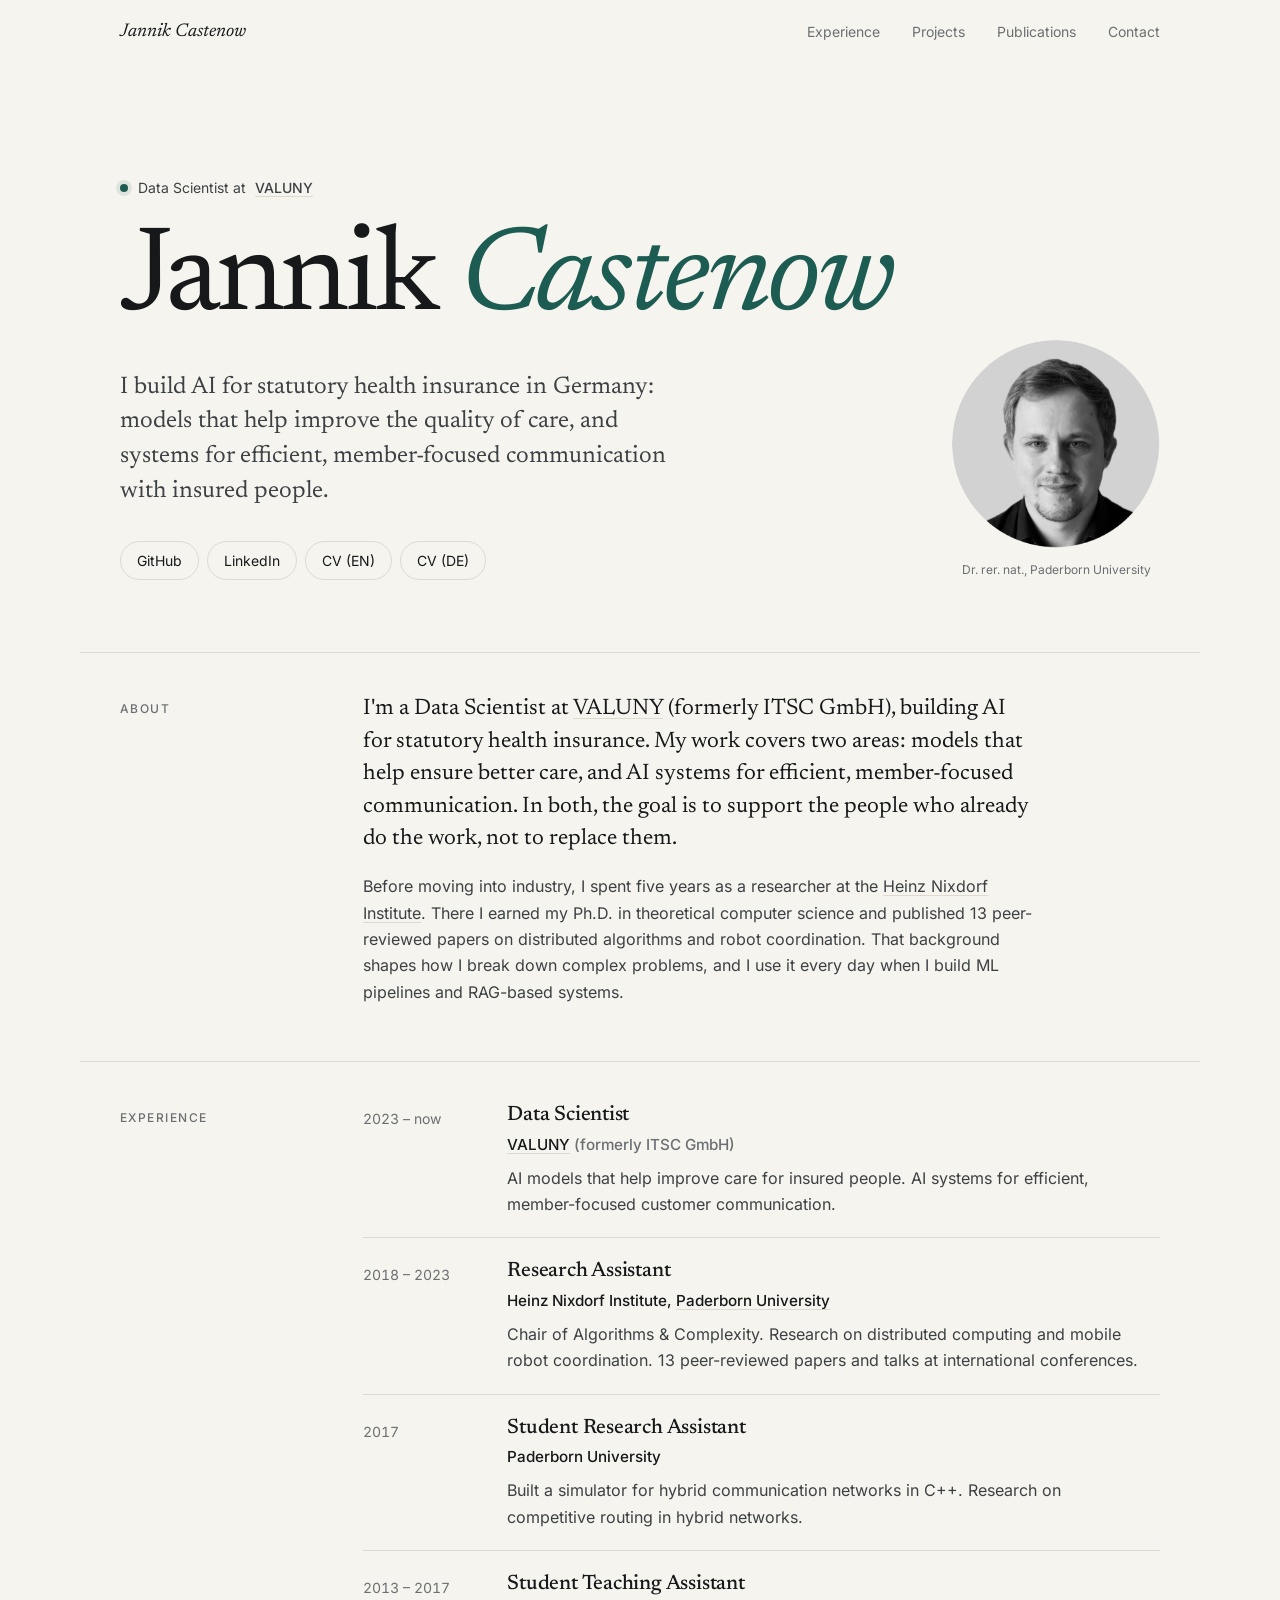
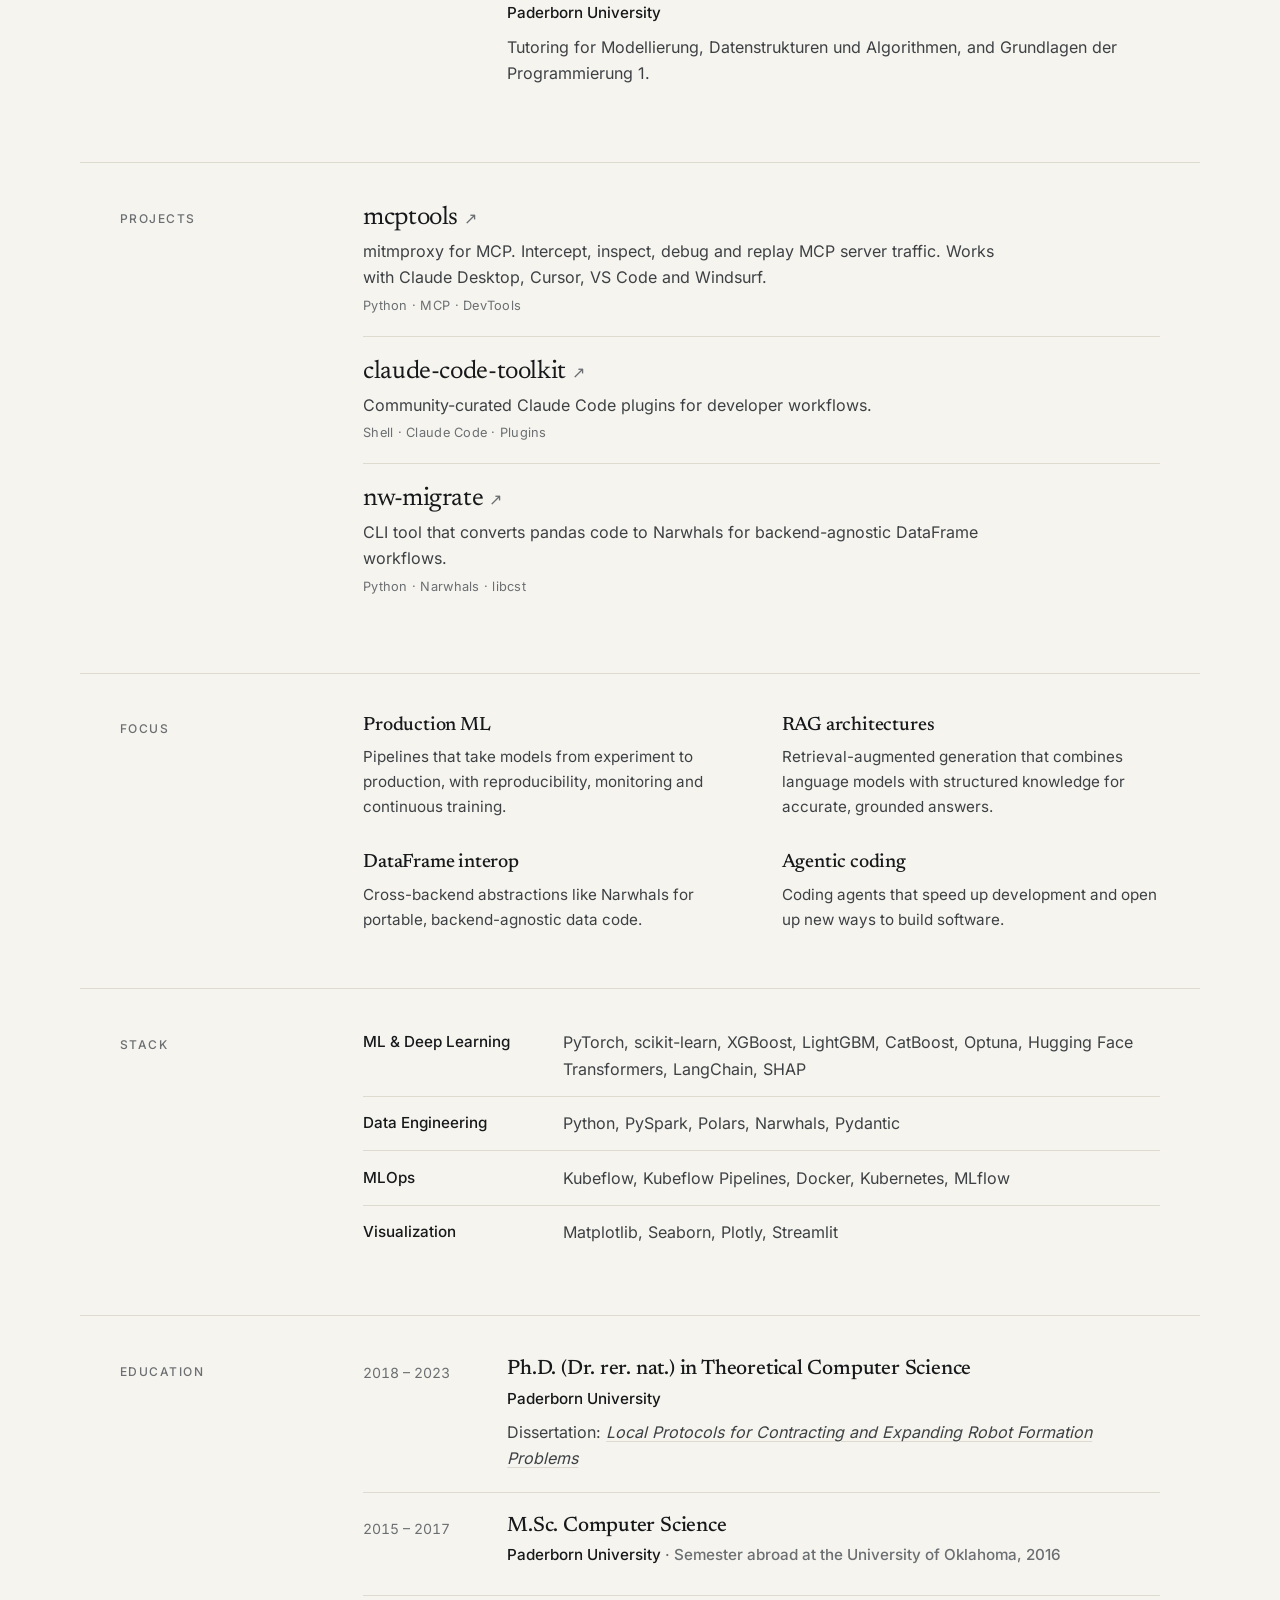
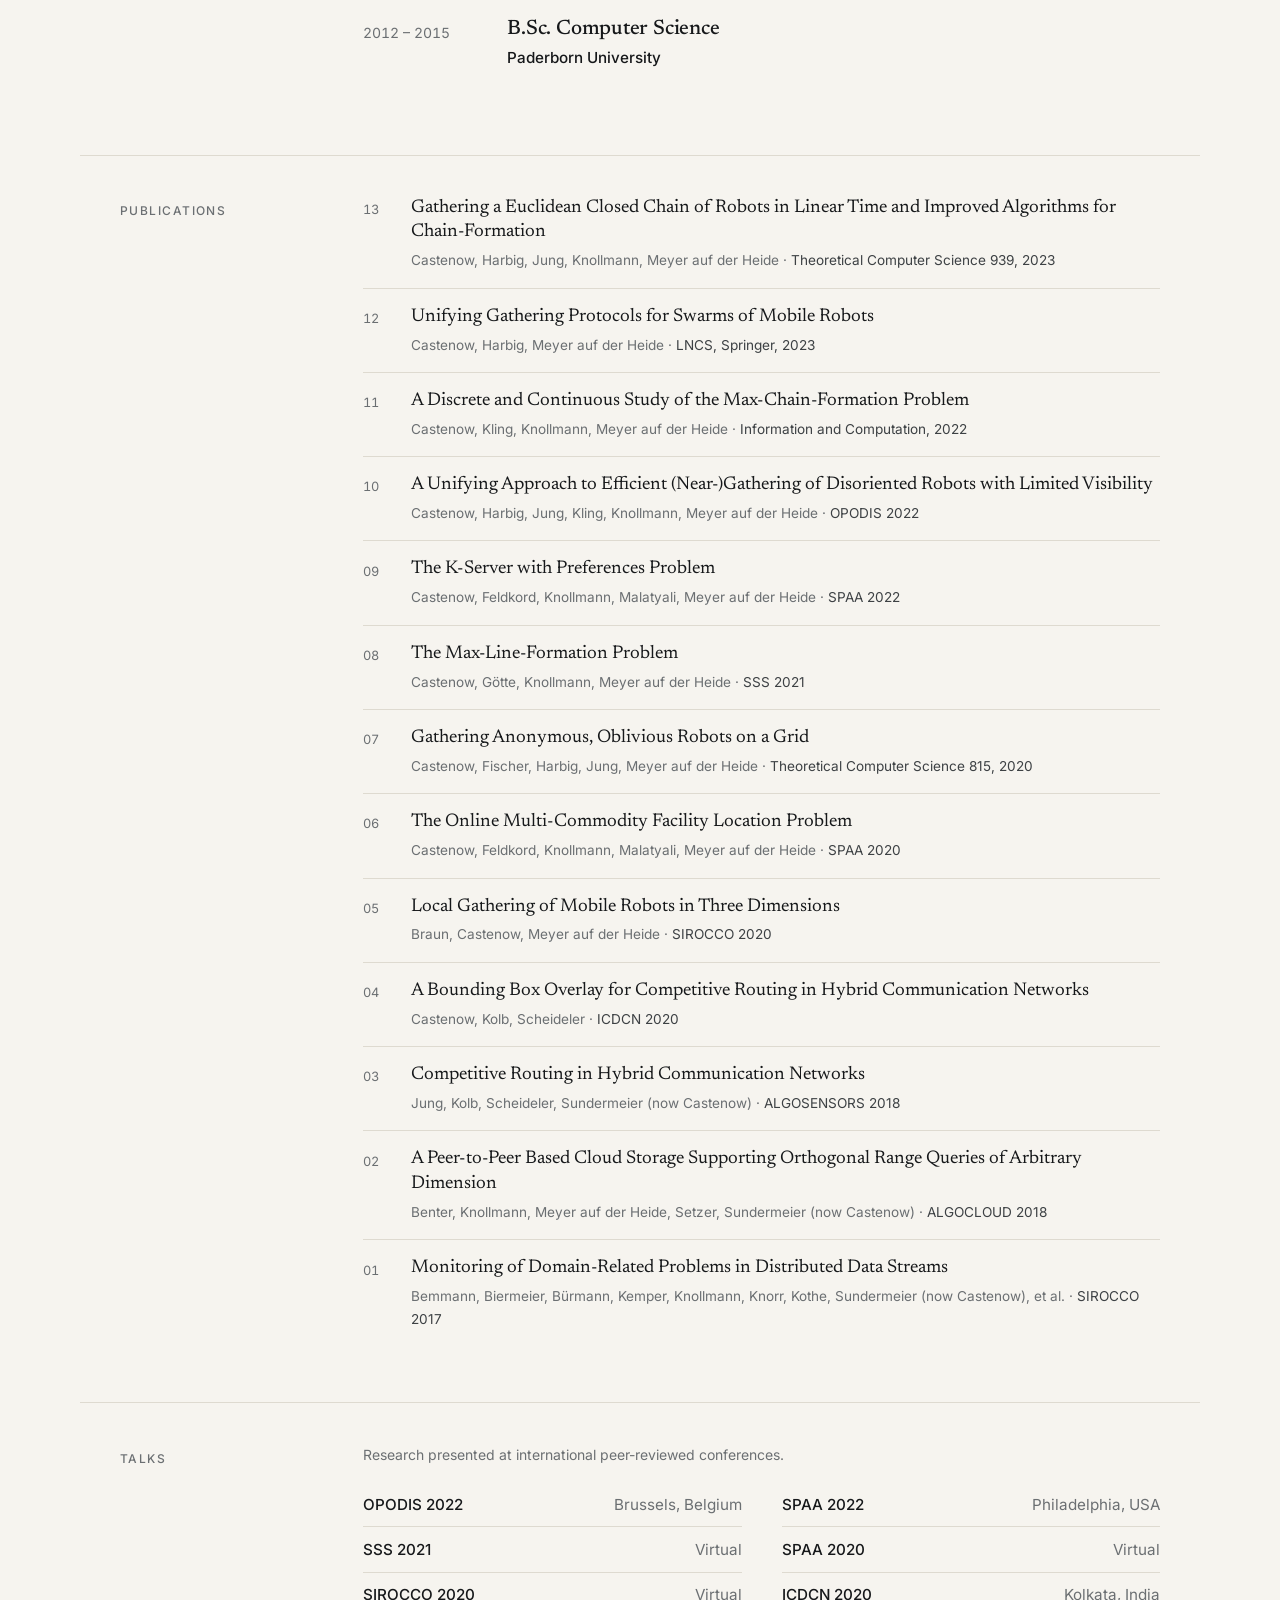
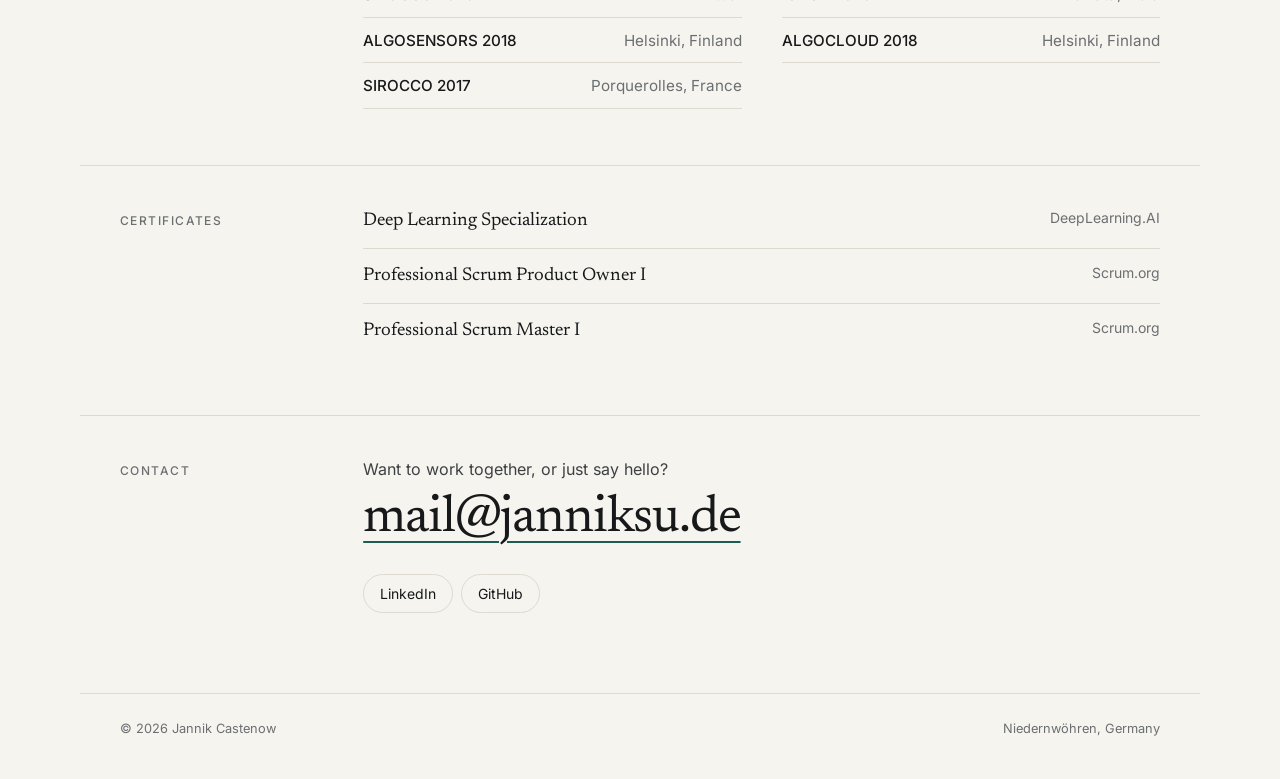
==== commit 7cba7318: "fix: simplify hero lead sentence" ====
--- a/index.html
+++ b/index.html
@@ -66,9 +66,9 @@
         <p class="eyebrow"><span class="dot" aria-hidden="true"></span>Data Scientist at <a href="https://www.valuny.de" target="_blank" rel="noopener noreferrer">VALUNY</a></p>
         <h1>Jannik <em>Castenow</em></h1>
         <p class="lead">
-          I build AI for statutory health insurance in Germany. My models help
-          improve the quality of care, and my systems make communication with
-          insured people more efficient and more focused on their needs.
+          I build AI for statutory health insurance in Germany: models that help
+          improve the quality of care, and systems for efficient, member-focused
+          communication with insured people.
         </p>
         <ul class="hero-links">
           <li><a href="https://github.com/jannik-cas" target="_blank" rel="noopener noreferrer">GitHub</a></li>
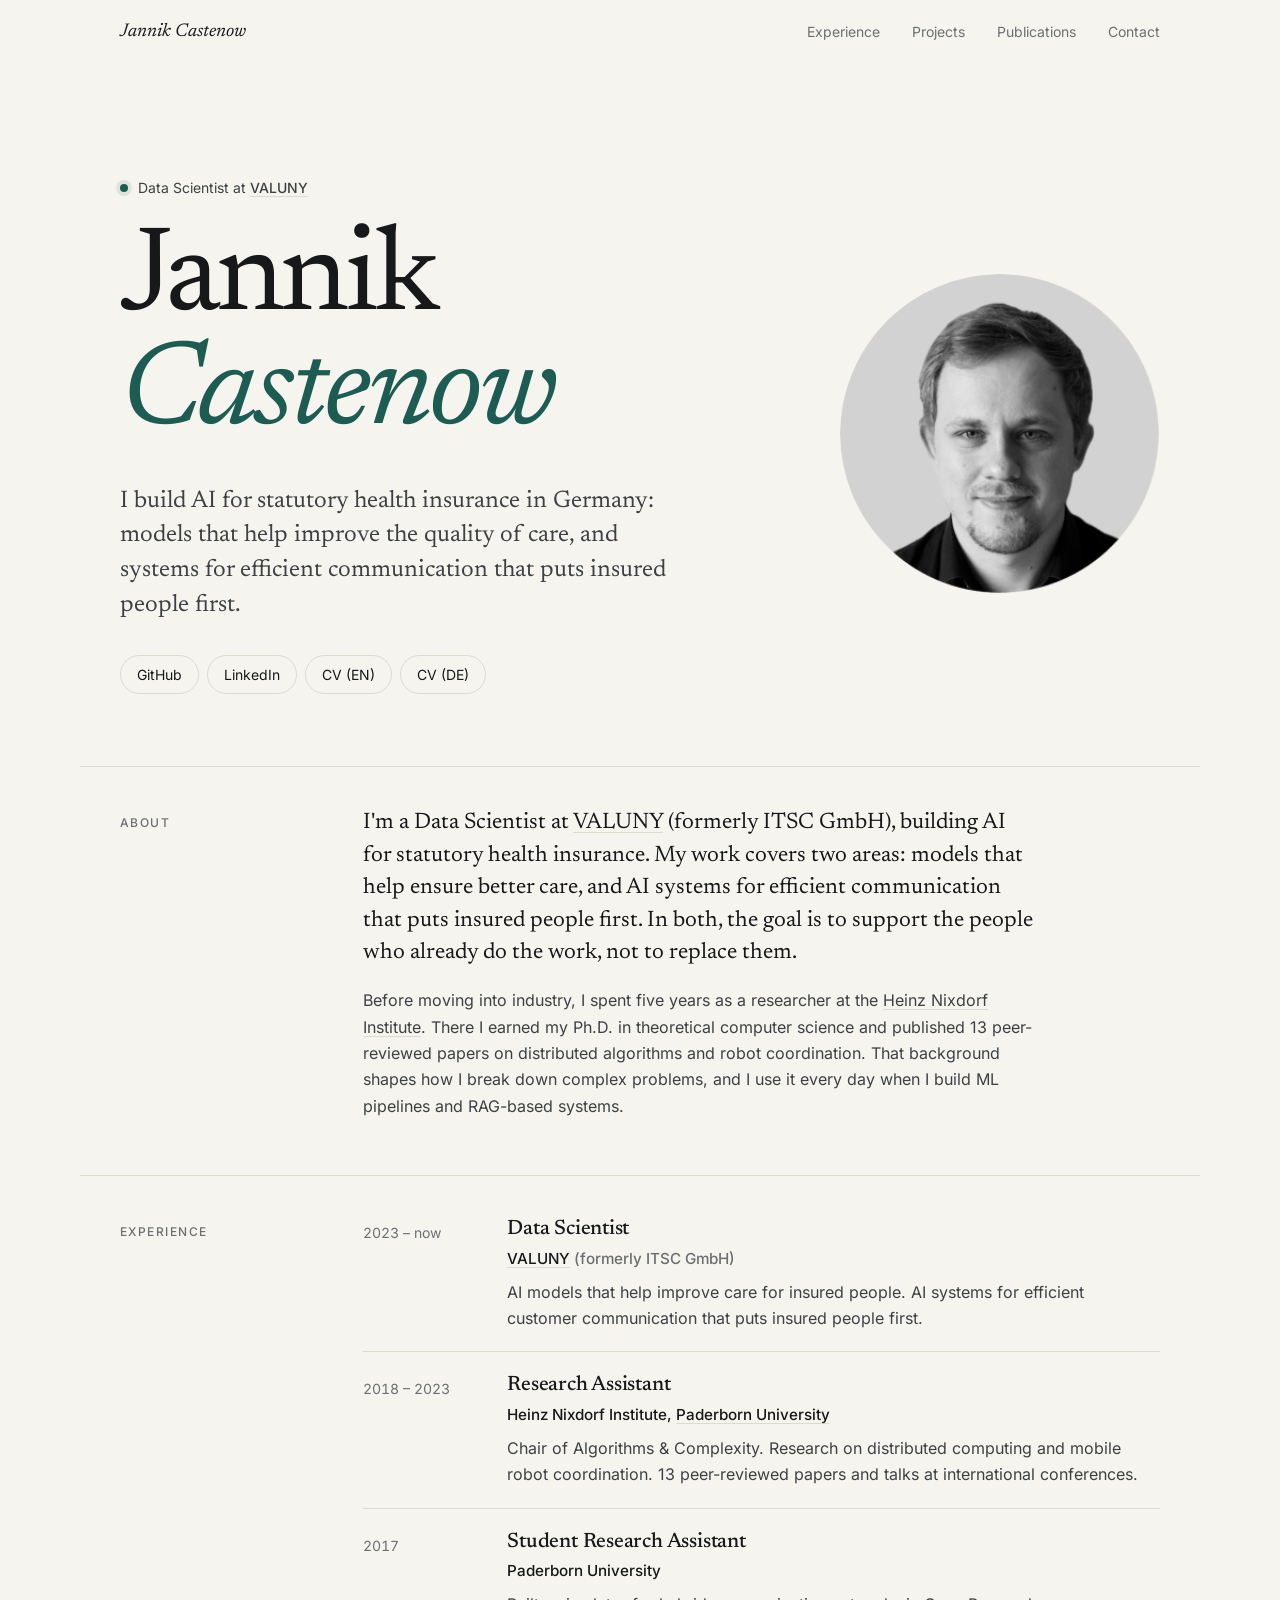
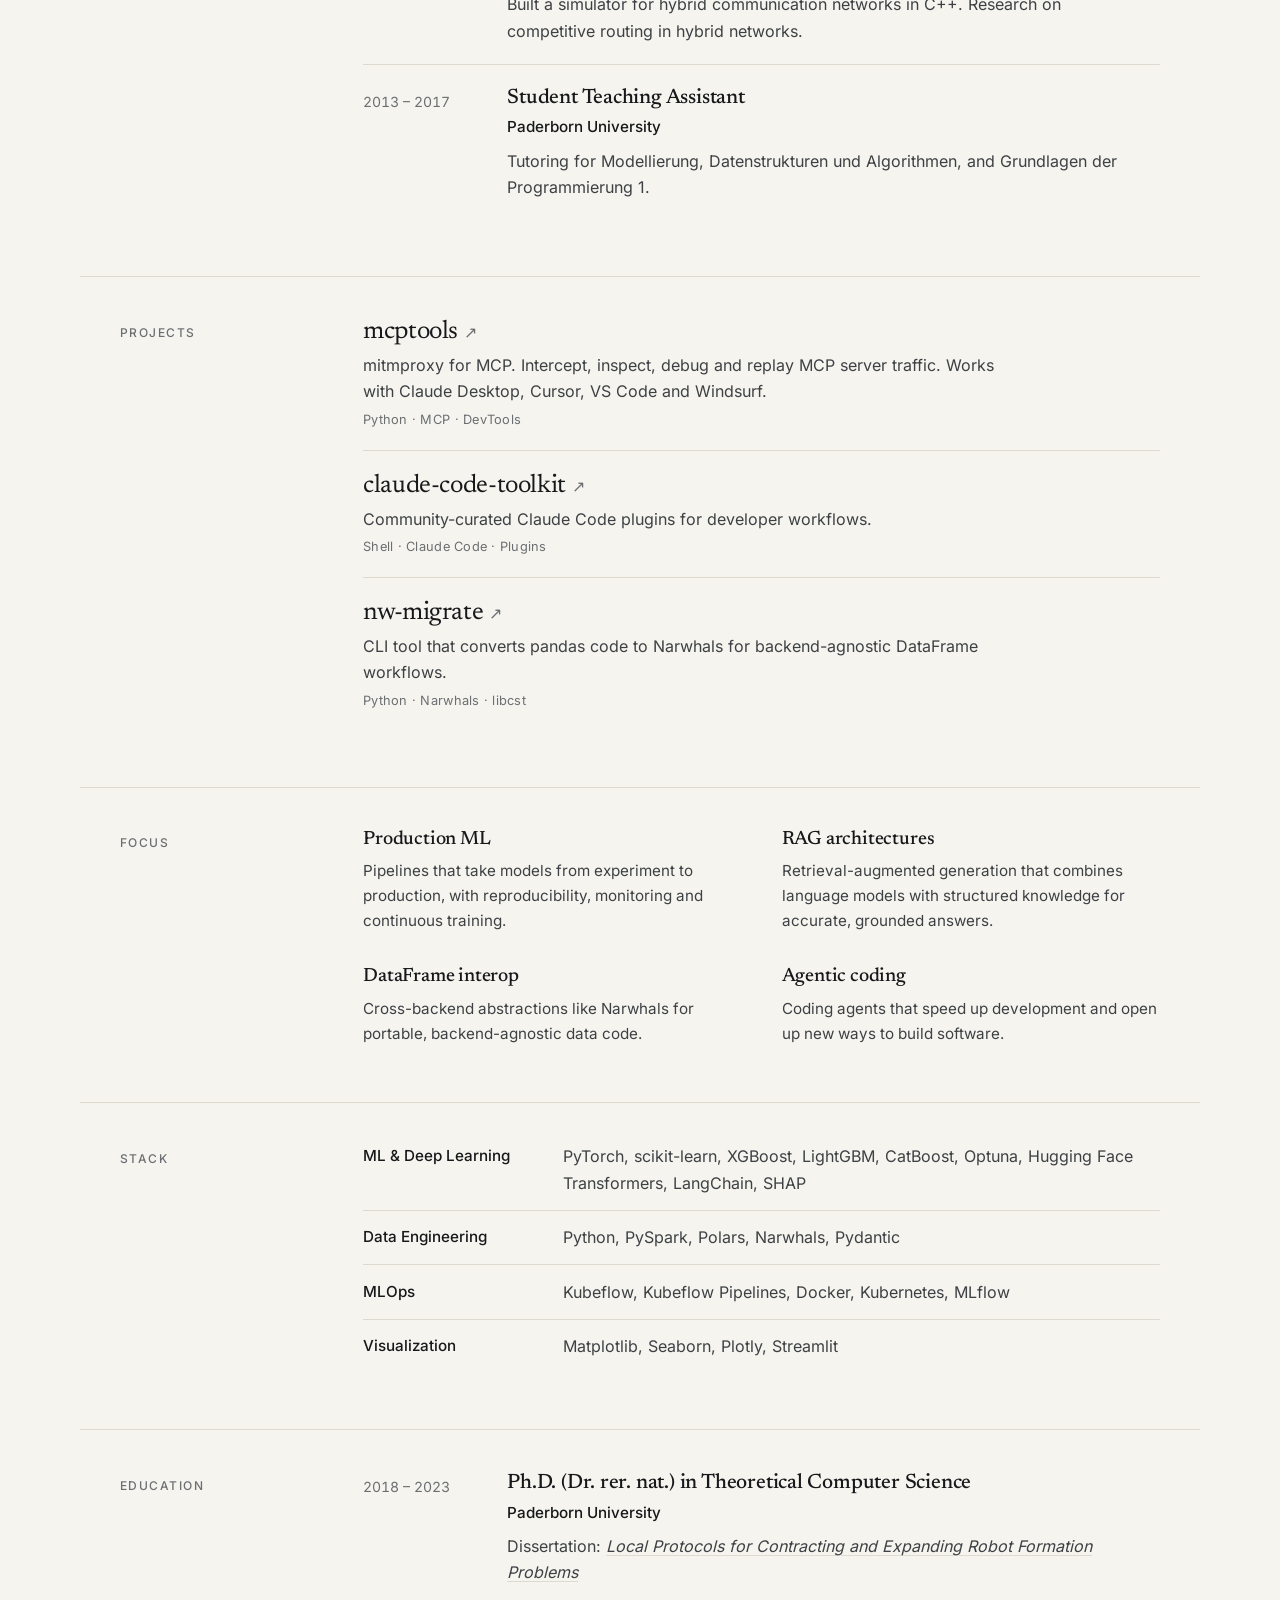
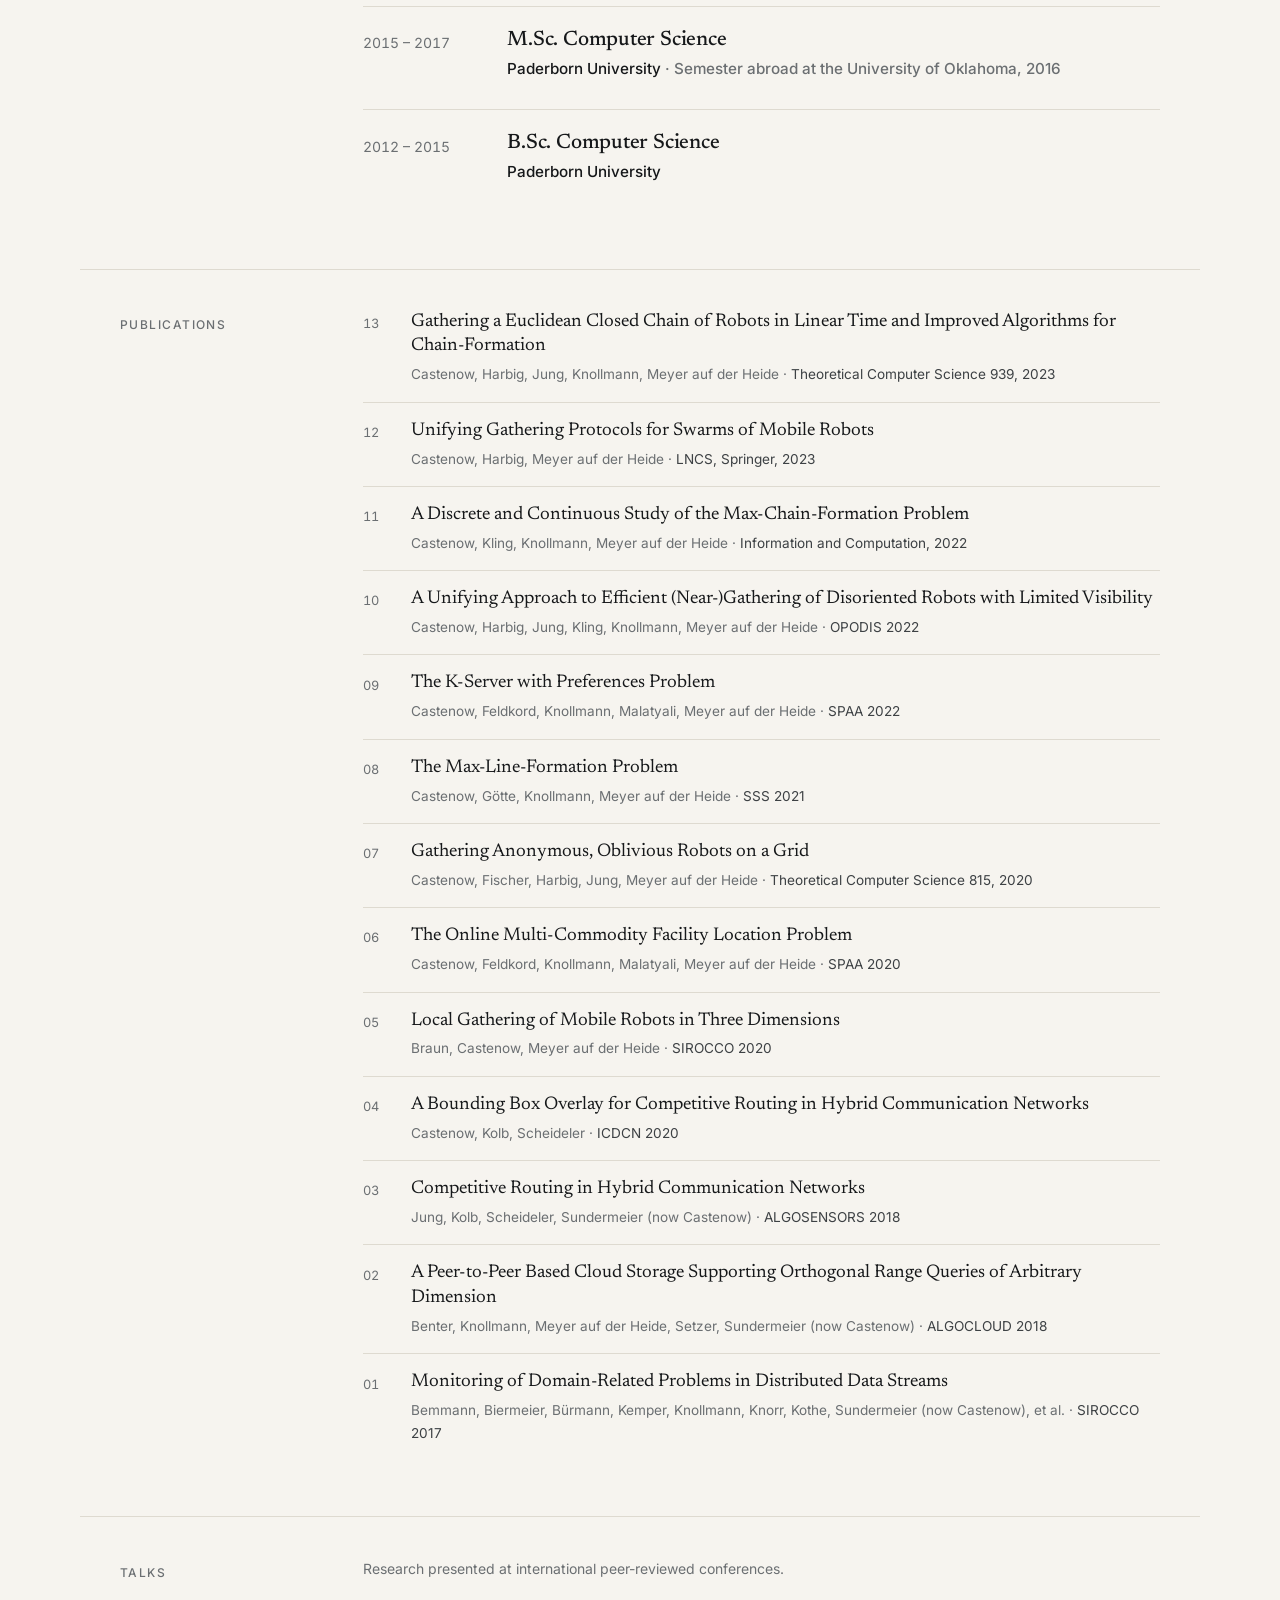
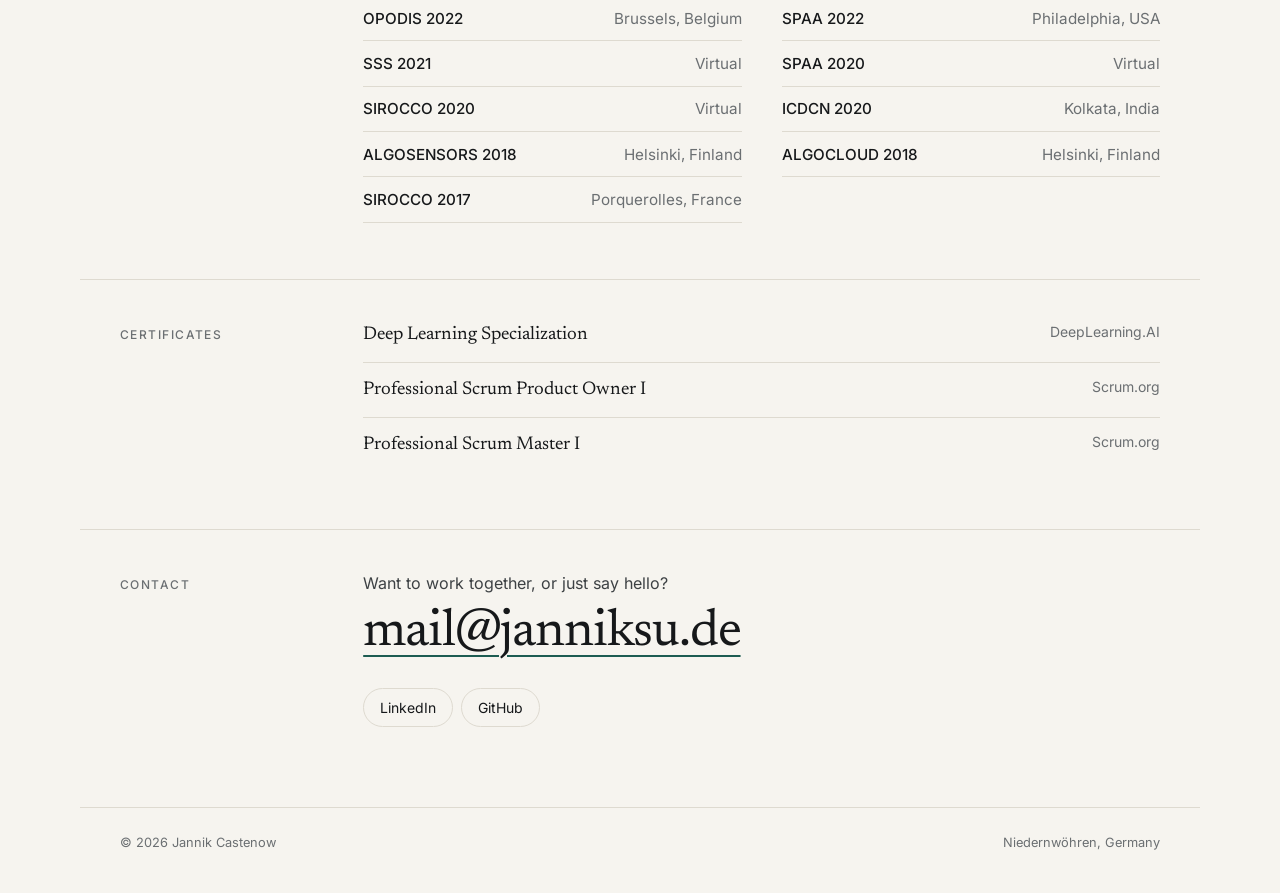
==== commit 41973a1f: "fix: hero spacing, photo size and member wording" ====
--- a/index.html
+++ b/index.html
@@ -63,12 +63,12 @@
   <main id="main">
     <section class="hero wrap">
       <div class="hero-text">
-        <p class="eyebrow"><span class="dot" aria-hidden="true"></span>Data Scientist at <a href="https://www.valuny.de" target="_blank" rel="noopener noreferrer">VALUNY</a></p>
+        <p class="eyebrow"><span class="dot" aria-hidden="true"></span><span>Data Scientist at <a href="https://www.valuny.de" target="_blank" rel="noopener noreferrer">VALUNY</a></span></p>
         <h1>Jannik <em>Castenow</em></h1>
         <p class="lead">
           I build AI for statutory health insurance in Germany: models that help
-          improve the quality of care, and systems for efficient, member-focused
-          communication with insured people.
+          improve the quality of care, and systems for efficient communication
+          that puts insured people first.
         </p>
         <ul class="hero-links">
           <li><a href="https://github.com/jannik-cas" target="_blank" rel="noopener noreferrer">GitHub</a></li>
@@ -79,7 +79,6 @@
       </div>
       <figure class="hero-photo">
         <img src="jannik.png" alt="Portrait of Jannik Castenow" width="300" height="300">
-        <figcaption>Dr. rer. nat., Paderborn University</figcaption>
       </figure>
     </section>
 
@@ -89,7 +88,7 @@
         <p class="intro">
           I'm a Data Scientist at <a href="https://www.valuny.de" target="_blank" rel="noopener noreferrer">VALUNY</a> (formerly ITSC GmbH), building AI for statutory
           health insurance. My work covers two areas: models that help ensure better care,
-          and AI systems for efficient, member-focused communication. In both, the goal is to
+          and AI systems for efficient communication that puts insured people first. In both, the goal is to
           support the people who already do the work, not to replace them.
         </p>
         <p>
@@ -111,7 +110,7 @@
           <div>
             <h3>Data Scientist</h3>
             <p class="entry-org"><a href="https://www.valuny.de" target="_blank" rel="noopener noreferrer">VALUNY</a> <span class="muted">(formerly ITSC GmbH)</span></p>
-            <p>AI models that help improve care for insured people. AI systems for efficient, member-focused customer communication.</p>
+            <p>AI models that help improve care for insured people. AI systems for efficient customer communication that puts insured people first.</p>
           </div>
         </li>
         <li class="entry">
--- a/style.css
+++ b/style.css
@@ -190,7 +190,7 @@
 .hero {
   display: grid;
   grid-template-columns: 1fr auto;
-  align-items: end;
+  align-items: center;
   gap: var(--gap);
   padding-top: clamp(4rem, 12vh, 9rem);
   padding-bottom: clamp(3rem, 8vh, 6rem);
@@ -262,7 +262,7 @@
 }
 
 .hero-photo {
-  width: clamp(9rem, 18vw, 13rem);
+  width: clamp(12rem, 26vw, 20rem);
 }
 
 .hero-photo img {
@@ -280,13 +280,6 @@
   filter: none;
 }
 
-.hero-photo figcaption {
-  margin-top: 0.75rem;
-  text-align: center;
-  font-size: 0.75rem;
-  color: var(--muted);
-}
-
 /* Content blocks: label column + body column */
 
 .block,
@@ -677,10 +670,6 @@
     width: 7rem;
   }
 
-  .hero-photo figcaption {
-    display: none;
-  }
-
   .entry,
   .stack div {
     grid-template-columns: 1fr;
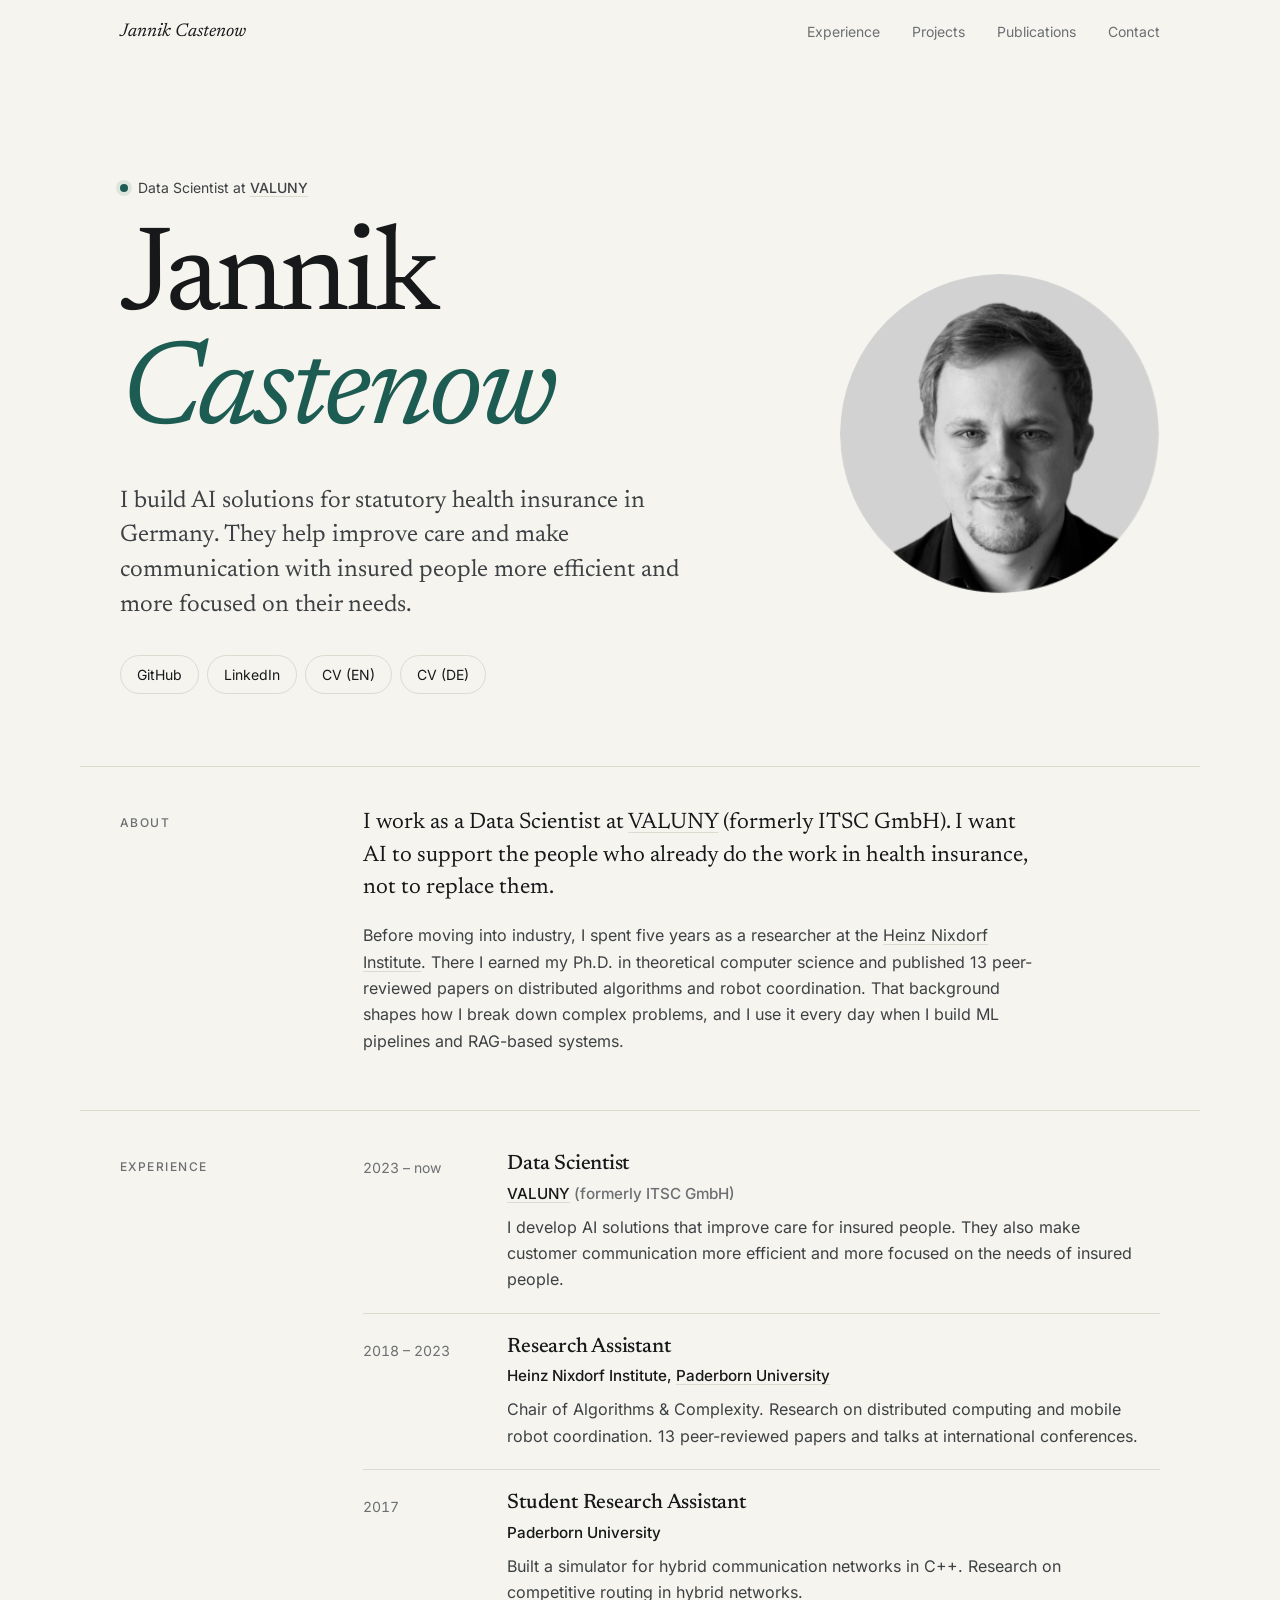
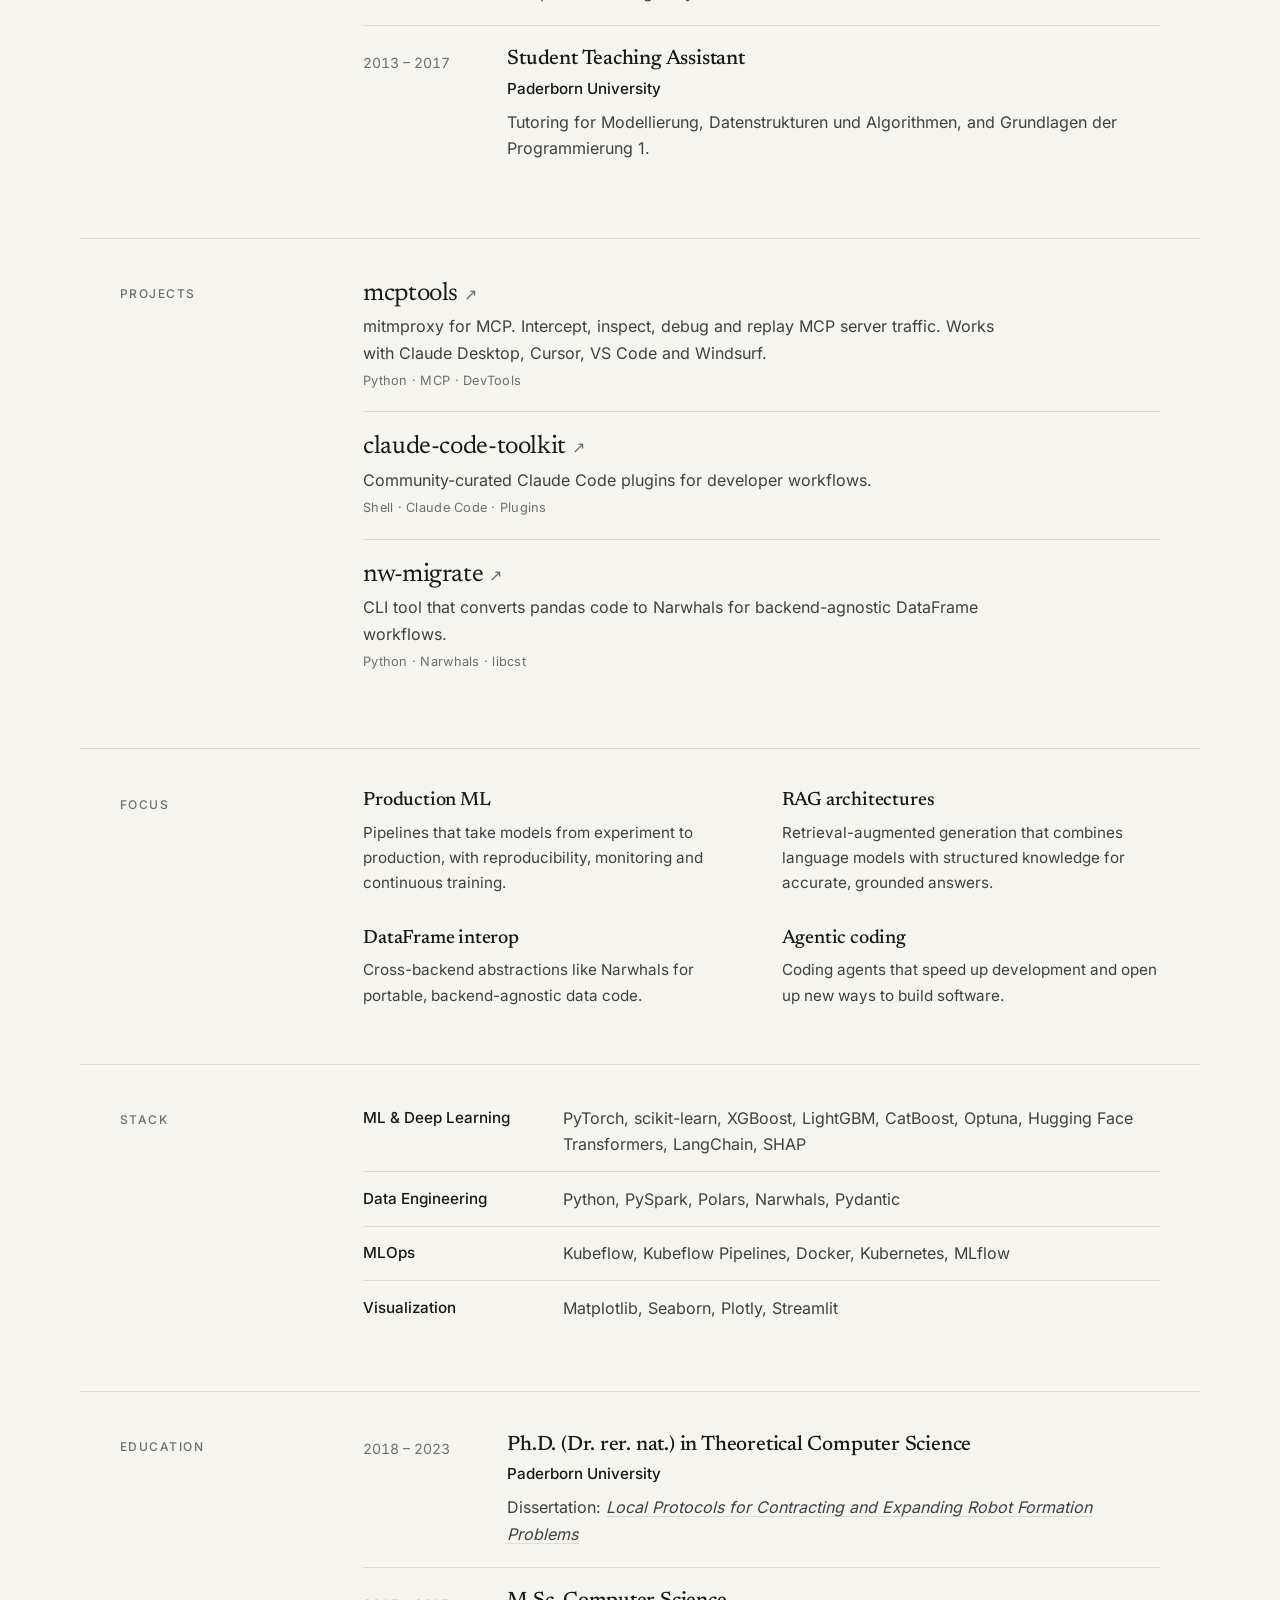
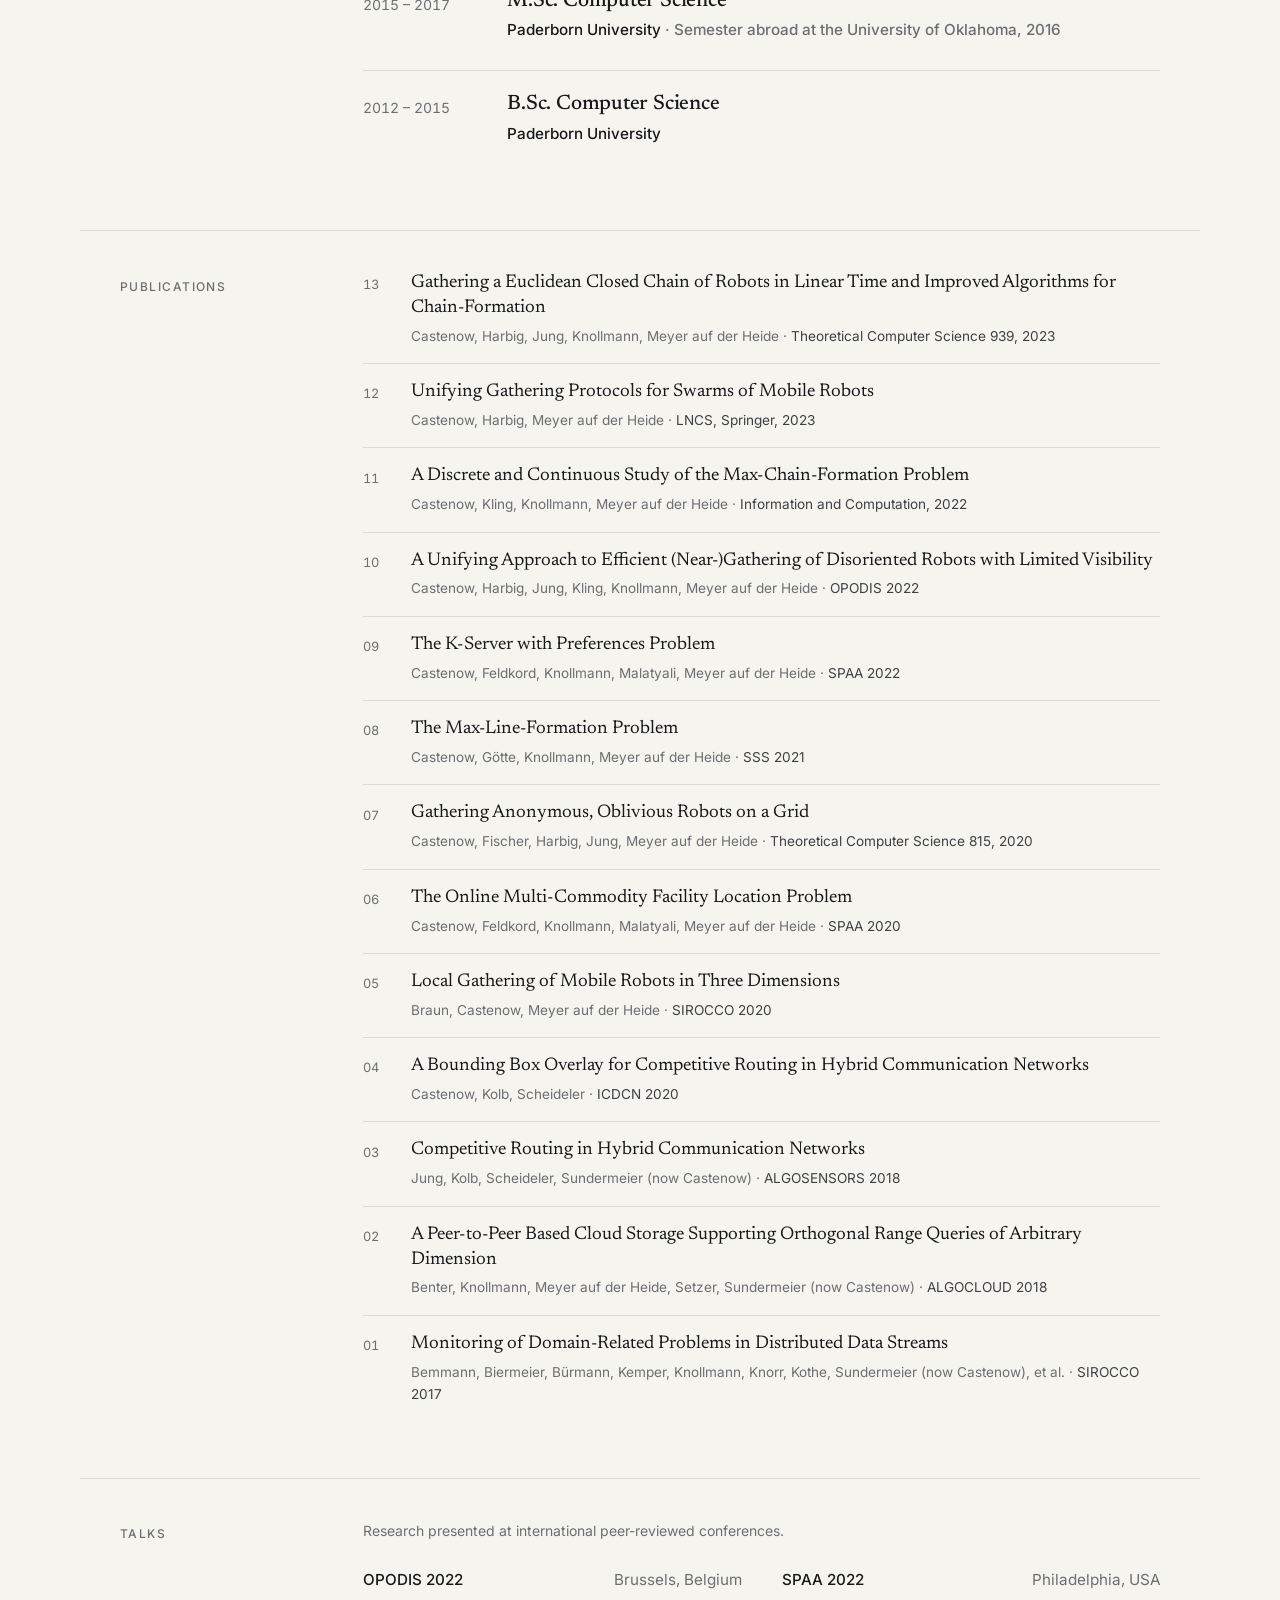
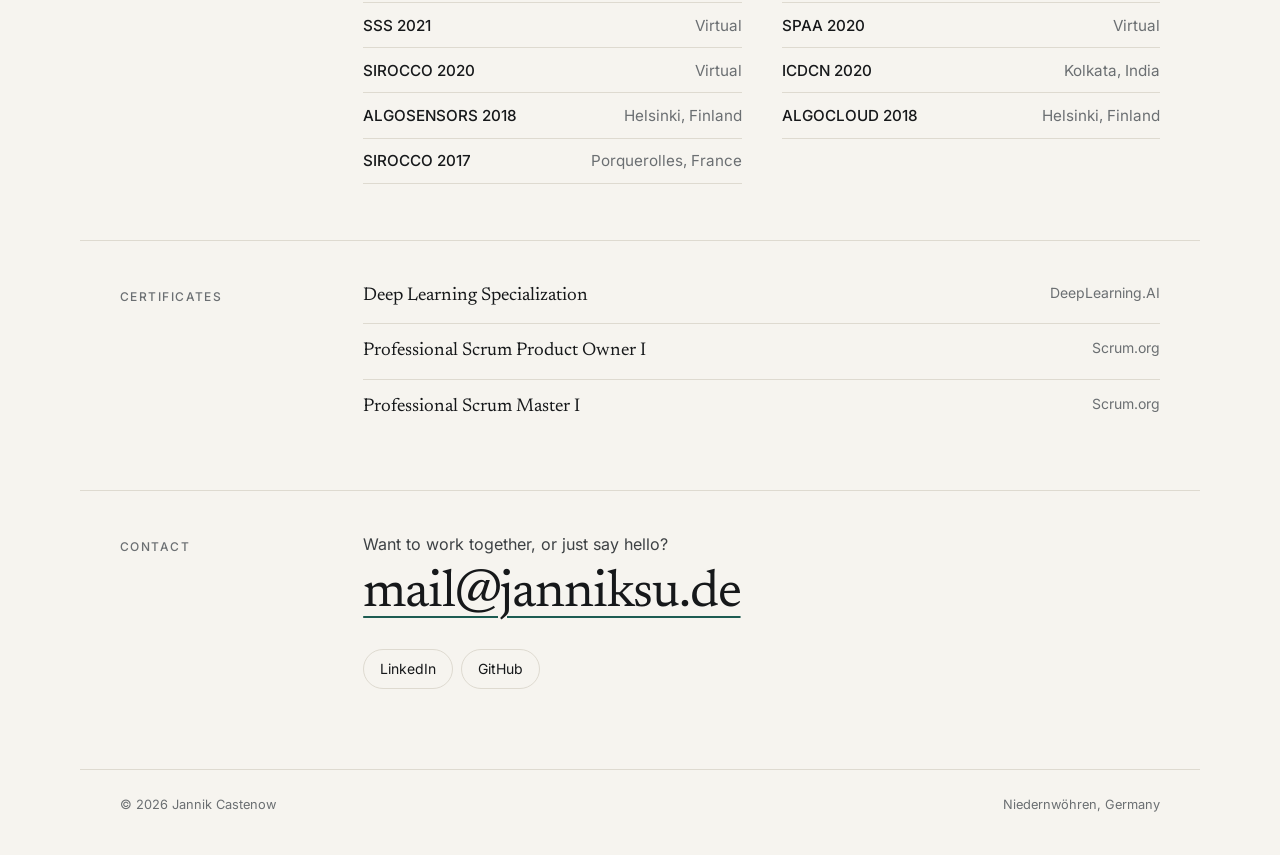
==== commit 0ae16562: "docs: rewrite profile and lead text in full sentences" ====
--- a/index.html
+++ b/index.html
@@ -66,9 +66,9 @@
         <p class="eyebrow"><span class="dot" aria-hidden="true"></span><span>Data Scientist at <a href="https://www.valuny.de" target="_blank" rel="noopener noreferrer">VALUNY</a></span></p>
         <h1>Jannik <em>Castenow</em></h1>
         <p class="lead">
-          I build AI for statutory health insurance in Germany: models that help
-          improve the quality of care, and systems for efficient communication
-          that puts insured people first.
+          I build AI solutions for statutory health insurance in Germany. They help
+          improve care and make communication with insured people more efficient
+          and more focused on their needs.
         </p>
         <ul class="hero-links">
           <li><a href="https://github.com/jannik-cas" target="_blank" rel="noopener noreferrer">GitHub</a></li>
@@ -86,10 +86,8 @@
       <h2 class="label">About</h2>
       <div class="body prose">
         <p class="intro">
-          I'm a Data Scientist at <a href="https://www.valuny.de" target="_blank" rel="noopener noreferrer">VALUNY</a> (formerly ITSC GmbH), building AI for statutory
-          health insurance. My work covers two areas: models that help ensure better care,
-          and AI systems for efficient communication that puts insured people first. In both, the goal is to
-          support the people who already do the work, not to replace them.
+          I work as a Data Scientist at <a href="https://www.valuny.de" target="_blank" rel="noopener noreferrer">VALUNY</a> (formerly ITSC GmbH). I want AI to support
+          the people who already do the work in health insurance, not to replace them.
         </p>
         <p>
           Before moving into industry, I spent five years as a researcher at the
@@ -110,7 +108,7 @@
           <div>
             <h3>Data Scientist</h3>
             <p class="entry-org"><a href="https://www.valuny.de" target="_blank" rel="noopener noreferrer">VALUNY</a> <span class="muted">(formerly ITSC GmbH)</span></p>
-            <p>AI models that help improve care for insured people. AI systems for efficient customer communication that puts insured people first.</p>
+            <p>I develop AI solutions that improve care for insured people. They also make customer communication more efficient and more focused on the needs of insured people.</p>
           </div>
         </li>
         <li class="entry">
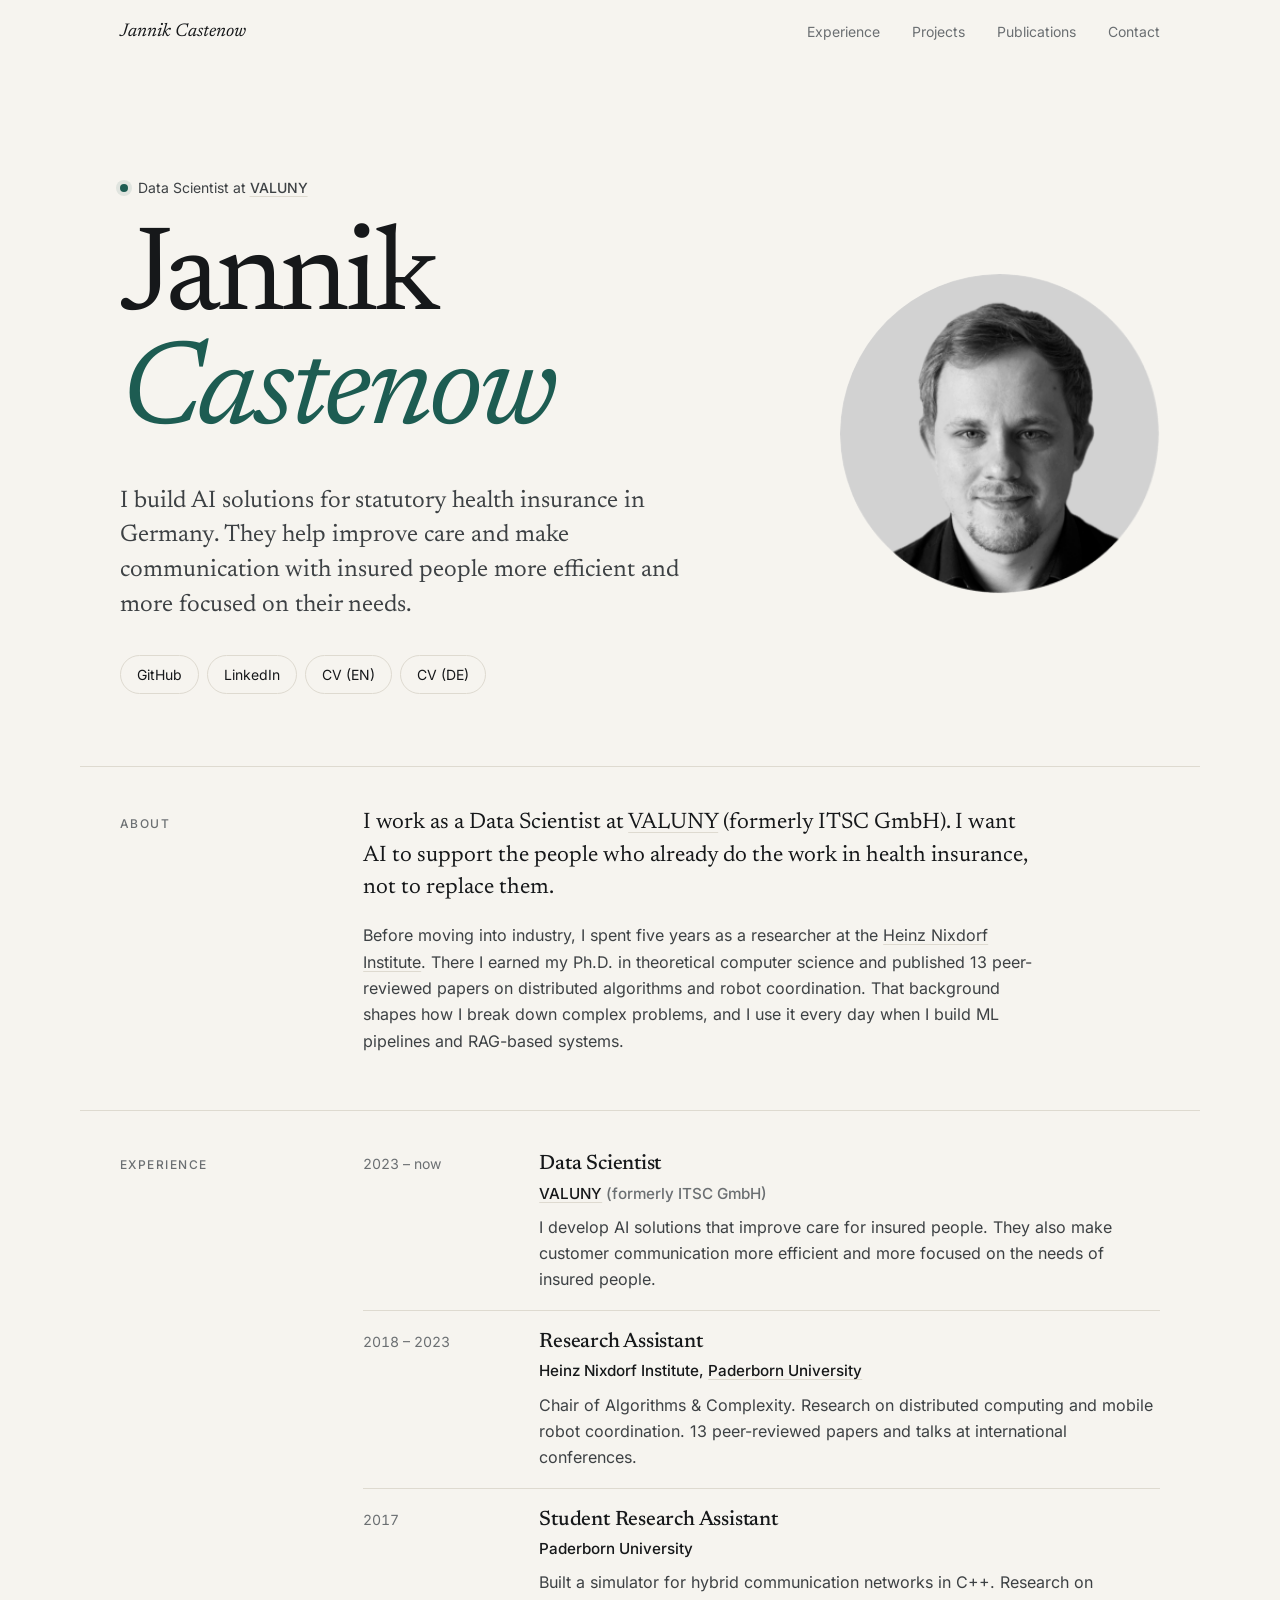
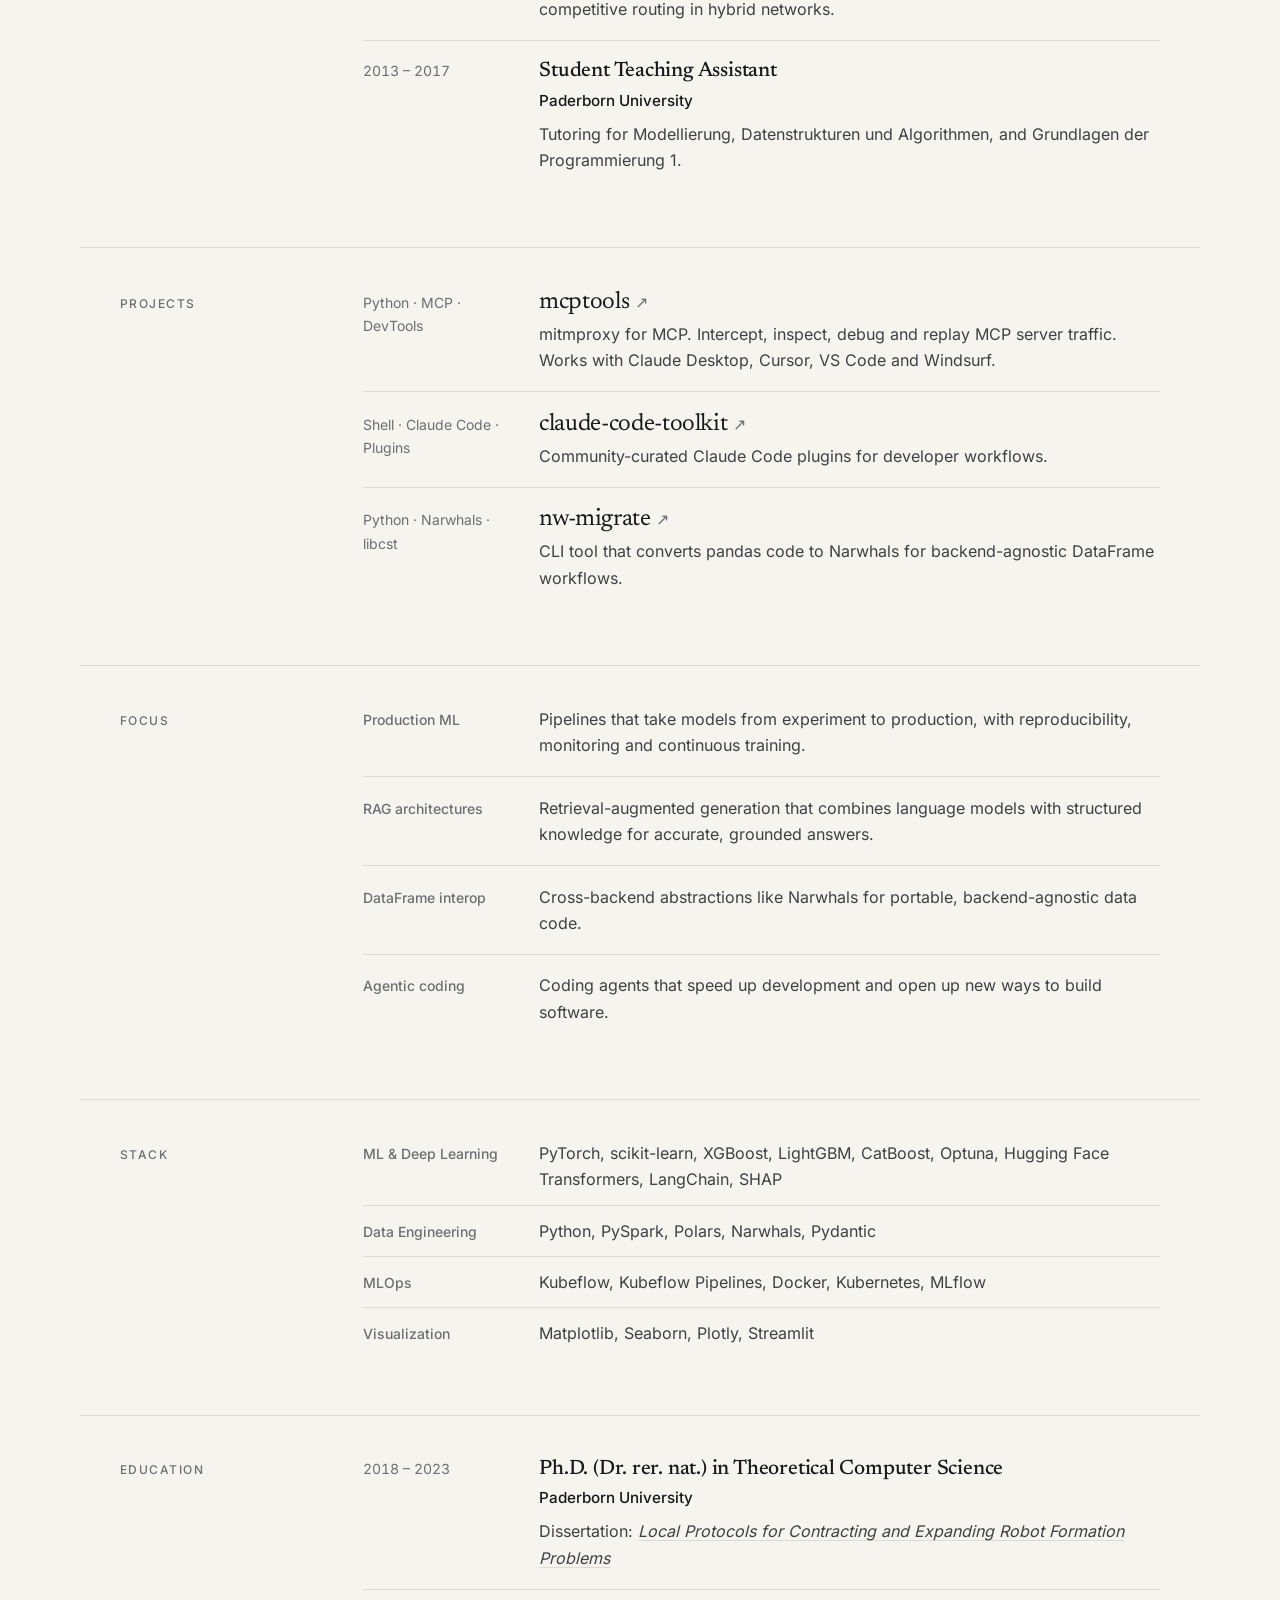
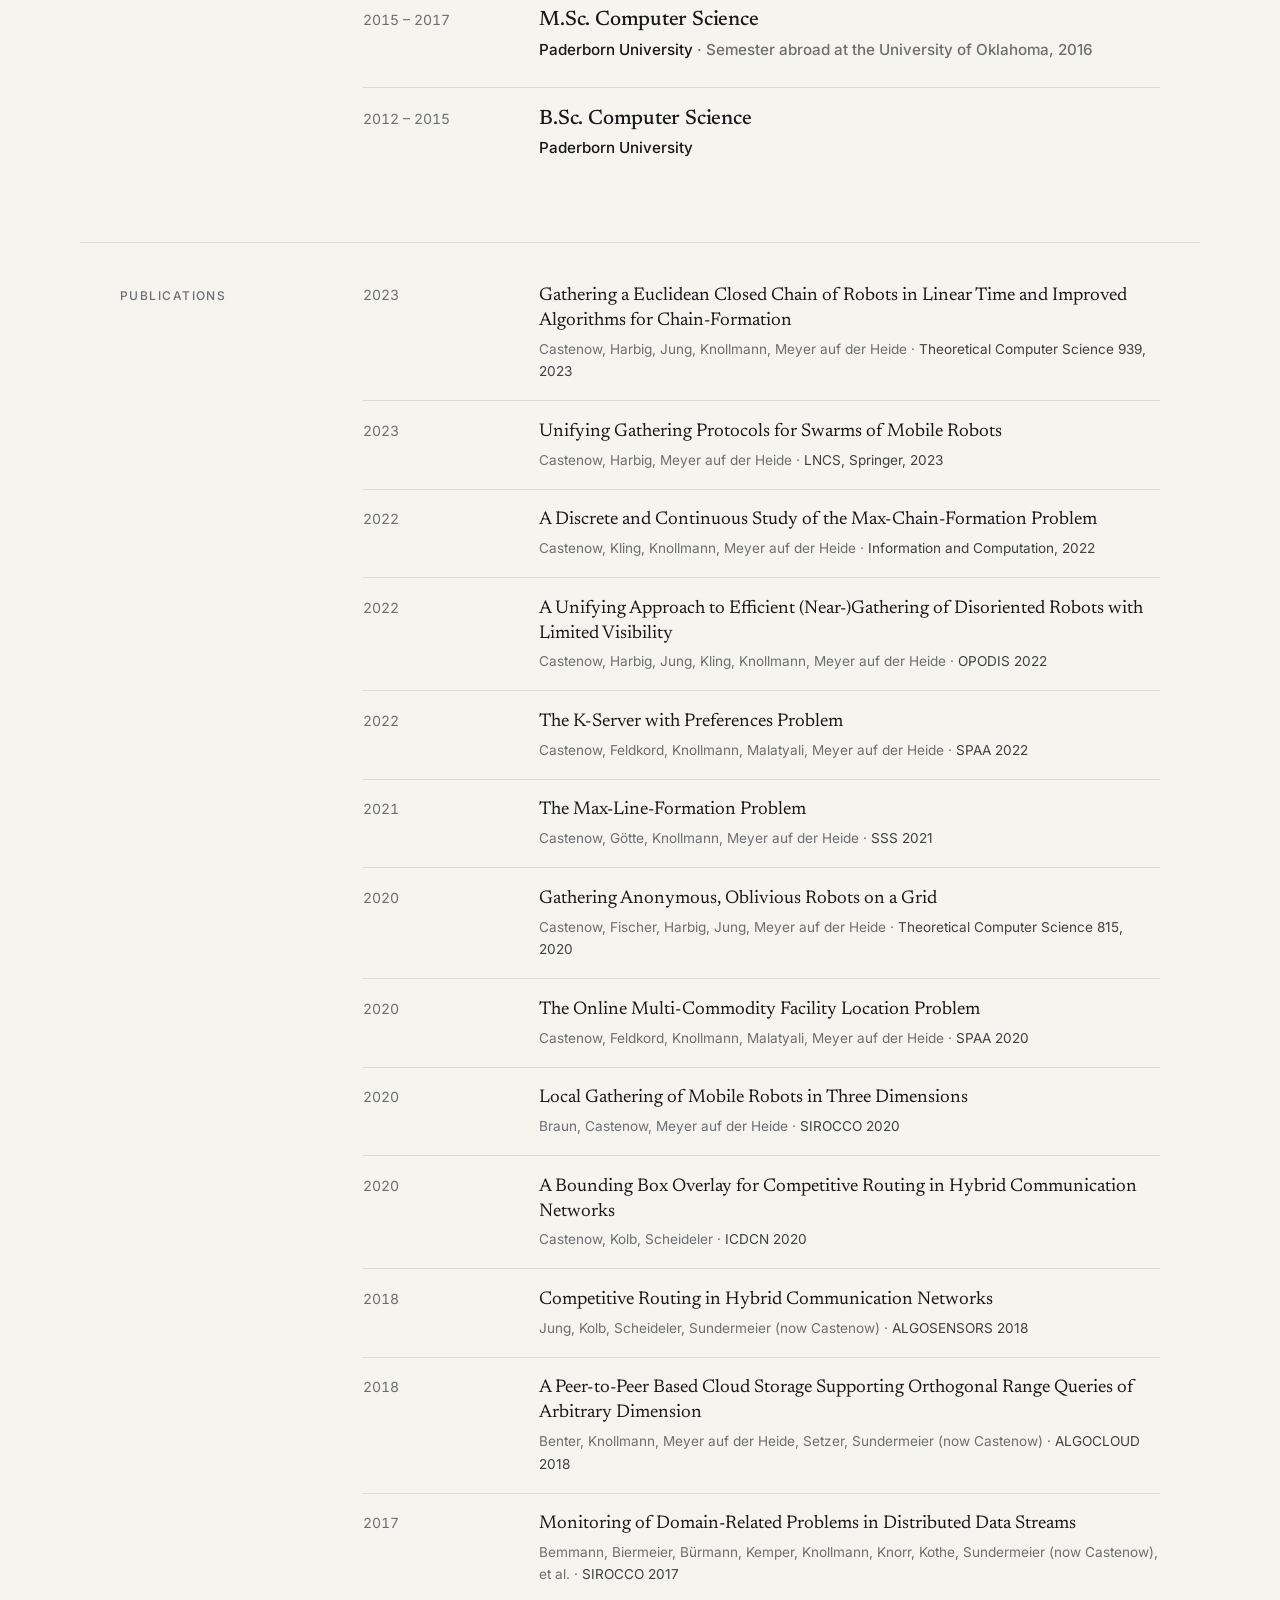
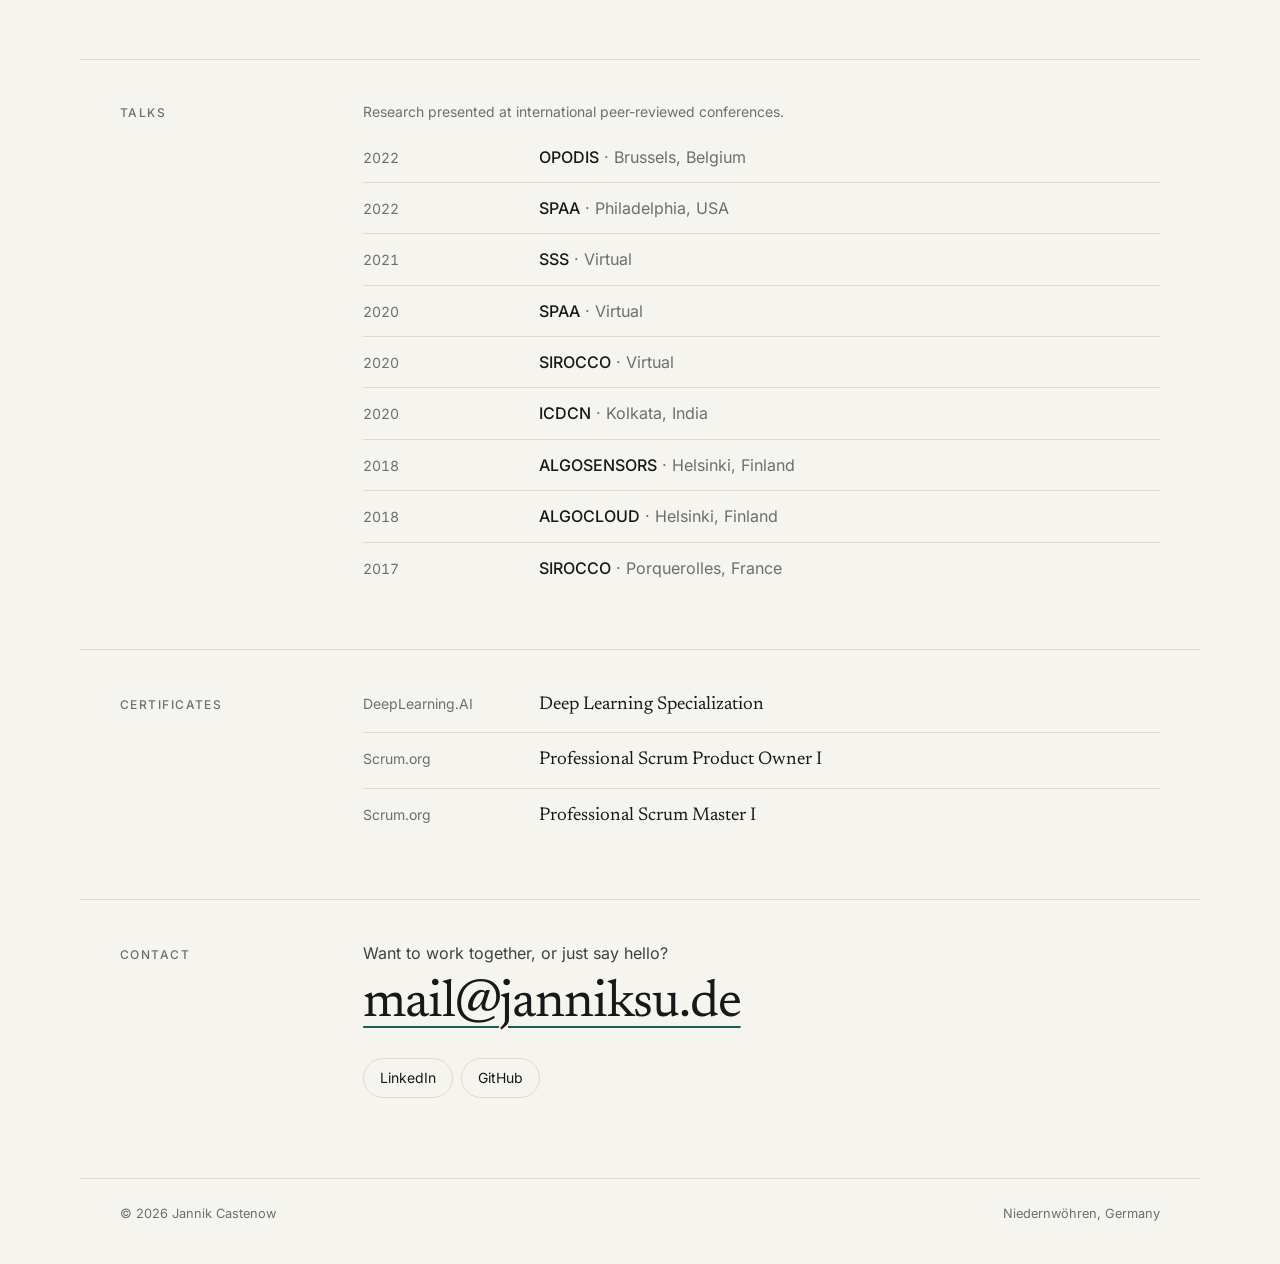
==== commit 9d5f8ee1: "fix: align all sections on a shared column grid Every list now uses the same meta column and baselin" ====
--- a/index.html
+++ b/index.html
@@ -102,9 +102,9 @@
 
     <section class="block wrap" id="experience">
       <h2 class="label">Experience</h2>
-      <ol class="body entries">
-        <li class="entry">
-          <p class="entry-date">2023 – now</p>
+      <ol class="body entries rows">
+        <li class="entry">
+          <p class="meta">2023 – now</p>
           <div>
             <h3>Data Scientist</h3>
             <p class="entry-org"><a href="https://www.valuny.de" target="_blank" rel="noopener noreferrer">VALUNY</a> <span class="muted">(formerly ITSC GmbH)</span></p>
@@ -112,7 +112,7 @@
           </div>
         </li>
         <li class="entry">
-          <p class="entry-date">2018 – 2023</p>
+          <p class="meta">2018 – 2023</p>
           <div>
             <h3>Research Assistant</h3>
             <p class="entry-org">Heinz Nixdorf Institute, <a href="https://www.uni-paderborn.de" target="_blank" rel="noopener noreferrer">Paderborn University</a></p>
@@ -120,7 +120,7 @@
           </div>
         </li>
         <li class="entry">
-          <p class="entry-date">2017</p>
+          <p class="meta">2017</p>
           <div>
             <h3>Student Research Assistant</h3>
             <p class="entry-org">Paderborn University</p>
@@ -128,7 +128,7 @@
           </div>
         </li>
         <li class="entry">
-          <p class="entry-date">2013 – 2017</p>
+          <p class="meta">2013 – 2017</p>
           <div>
             <h3>Student Teaching Assistant</h3>
             <p class="entry-org">Paderborn University</p>
@@ -140,26 +140,26 @@
 
     <section class="block wrap" id="projects">
       <h2 class="label">Projects</h2>
-      <ul class="body projects">
-        <li>
+      <ul class="body projects rows">
+        <li>
+          <span class="meta">Python · MCP · DevTools</span>
           <a href="https://github.com/jannik-cas/mcptools" target="_blank" rel="noopener noreferrer" class="project">
             <span class="project-name">mcptools <span class="arrow" aria-hidden="true">↗</span></span>
             <span class="project-desc">mitmproxy for MCP. Intercept, inspect, debug and replay MCP server traffic. Works with Claude Desktop, Cursor, VS Code and Windsurf.</span>
-            <span class="project-meta">Python · MCP · DevTools</span>
           </a>
         </li>
         <li>
+          <span class="meta">Shell · Claude Code · Plugins</span>
           <a href="https://github.com/jannik-cas/claude-code-toolkit" target="_blank" rel="noopener noreferrer" class="project">
             <span class="project-name">claude-code-toolkit <span class="arrow" aria-hidden="true">↗</span></span>
             <span class="project-desc">Community-curated Claude Code plugins for developer workflows.</span>
-            <span class="project-meta">Shell · Claude Code · Plugins</span>
           </a>
         </li>
         <li>
+          <span class="meta">Python · Narwhals · libcst</span>
           <a href="https://github.com/jannik-cas/nw-migrate" target="_blank" rel="noopener noreferrer" class="project">
             <span class="project-name">nw-migrate <span class="arrow" aria-hidden="true">↗</span></span>
             <span class="project-desc">CLI tool that converts pandas code to Narwhals for backend-agnostic DataFrame workflows.</span>
-            <span class="project-meta">Python · Narwhals · libcst</span>
           </a>
         </li>
       </ul>
@@ -167,29 +167,17 @@
 
     <section class="block wrap" id="focus">
       <h2 class="label">Focus</h2>
-      <div class="body focus-grid">
-        <div>
-          <h3>Production ML</h3>
-          <p>Pipelines that take models from experiment to production, with reproducibility, monitoring and continuous training.</p>
-        </div>
-        <div>
-          <h3>RAG architectures</h3>
-          <p>Retrieval-augmented generation that combines language models with structured knowledge for accurate, grounded answers.</p>
-        </div>
-        <div>
-          <h3>DataFrame interop</h3>
-          <p>Cross-backend abstractions like Narwhals for portable, backend-agnostic data code.</p>
-        </div>
-        <div>
-          <h3>Agentic coding</h3>
-          <p>Coding agents that speed up development and open up new ways to build software.</p>
-        </div>
-      </div>
+      <dl class="body rows">
+        <div><dt>Production ML</dt><dd>Pipelines that take models from experiment to production, with reproducibility, monitoring and continuous training.</dd></div>
+        <div><dt>RAG architectures</dt><dd>Retrieval-augmented generation that combines language models with structured knowledge for accurate, grounded answers.</dd></div>
+        <div><dt>DataFrame interop</dt><dd>Cross-backend abstractions like Narwhals for portable, backend-agnostic data code.</dd></div>
+        <div><dt>Agentic coding</dt><dd>Coding agents that speed up development and open up new ways to build software.</dd></div>
+      </dl>
     </section>
 
     <section class="block wrap" id="stack">
       <h2 class="label">Stack</h2>
-      <dl class="body stack">
+      <dl class="body stack rows">
         <div><dt>ML &amp; Deep Learning</dt><dd>PyTorch, scikit-learn, XGBoost, LightGBM, CatBoost, Optuna, Hugging Face Transformers, LangChain, SHAP</dd></div>
         <div><dt>Data Engineering</dt><dd>Python, PySpark, Polars, Narwhals, Pydantic</dd></div>
         <div><dt>MLOps</dt><dd>Kubeflow, Kubeflow Pipelines, Docker, Kubernetes, MLflow</dd></div>
@@ -199,9 +187,9 @@
 
     <section class="block wrap" id="education">
       <h2 class="label">Education</h2>
-      <ol class="body entries">
-        <li class="entry">
-          <p class="entry-date">2018 – 2023</p>
+      <ol class="body entries rows">
+        <li class="entry">
+          <p class="meta">2018 – 2023</p>
           <div>
             <h3>Ph.D. (Dr. rer. nat.) in Theoretical Computer Science</h3>
             <p class="entry-org">Paderborn University</p>
@@ -209,14 +197,14 @@
           </div>
         </li>
         <li class="entry">
-          <p class="entry-date">2015 – 2017</p>
+          <p class="meta">2015 – 2017</p>
           <div>
             <h3>M.Sc. Computer Science</h3>
             <p class="entry-org">Paderborn University <span class="muted">· Semester abroad at the University of Oklahoma, 2016</span></p>
           </div>
         </li>
         <li class="entry">
-          <p class="entry-date">2012 – 2015</p>
+          <p class="meta">2012 – 2015</p>
           <div>
             <h3>B.Sc. Computer Science</h3>
             <p class="entry-org">Paderborn University</p>
@@ -227,58 +215,97 @@
 
     <section class="block wrap" id="publications">
       <h2 class="label">Publications</h2>
-      <ol class="body pubs" reversed>
-        <li>
+      <ol class="body pubs rows" reversed>
+        <li>
+          <p class="meta">2023</p>
+          <div>
           <p class="pub-title"><a href="https://doi.org/10.1016/j.tcs.2022.10.031" target="_blank" rel="noopener noreferrer">Gathering a Euclidean Closed Chain of Robots in Linear Time and Improved Algorithms for Chain-Formation</a></p>
           <p class="pub-meta">Castenow, Harbig, Jung, Knollmann, Meyer auf der Heide · <span>Theoretical Computer Science 939, 2023</span></p>
-        </li>
-        <li>
+          </div>
+        </li>
+        <li>
+          <p class="meta">2023</p>
+          <div>
           <p class="pub-title"><a href="https://doi.org/10.1007/978-3-031-30448-4_1" target="_blank" rel="noopener noreferrer">Unifying Gathering Protocols for Swarms of Mobile Robots</a></p>
           <p class="pub-meta">Castenow, Harbig, Meyer auf der Heide · <span>LNCS, Springer, 2023</span></p>
-        </li>
-        <li>
+          </div>
+        </li>
+        <li>
+          <p class="meta">2022</p>
+          <div>
           <p class="pub-title"><a href="https://doi.org/10.1016/j.ic.2022.104877" target="_blank" rel="noopener noreferrer">A Discrete and Continuous Study of the Max-Chain-Formation Problem</a></p>
           <p class="pub-meta">Castenow, Kling, Knollmann, Meyer auf der Heide · <span>Information and Computation, 2022</span></p>
-        </li>
-        <li>
+          </div>
+        </li>
+        <li>
+          <p class="meta">2022</p>
+          <div>
           <p class="pub-title"><a href="https://doi.org/10.4230/LIPIcs.OPODIS.2022.15" target="_blank" rel="noopener noreferrer">A Unifying Approach to Efficient (Near-)Gathering of Disoriented Robots with Limited Visibility</a></p>
           <p class="pub-meta">Castenow, Harbig, Jung, Kling, Knollmann, Meyer auf der Heide · <span>OPODIS 2022</span></p>
-        </li>
-        <li>
+          </div>
+        </li>
+        <li>
+          <p class="meta">2022</p>
+          <div>
           <p class="pub-title"><a href="https://doi.org/10.1145/3490148.3538595" target="_blank" rel="noopener noreferrer">The K-Server with Preferences Problem</a></p>
           <p class="pub-meta">Castenow, Feldkord, Knollmann, Malatyali, Meyer auf der Heide · <span>SPAA 2022</span></p>
-        </li>
-        <li>
+          </div>
+        </li>
+        <li>
+          <p class="meta">2021</p>
+          <div>
           <p class="pub-title"><a href="https://doi.org/10.1007/978-3-030-91081-5_19" target="_blank" rel="noopener noreferrer">The Max-Line-Formation Problem</a></p>
           <p class="pub-meta">Castenow, Götte, Knollmann, Meyer auf der Heide · <span>SSS 2021</span></p>
-        </li>
-        <li>
+          </div>
+        </li>
+        <li>
+          <p class="meta">2020</p>
+          <div>
           <p class="pub-title"><a href="https://doi.org/10.1016/j.tcs.2020.02.018" target="_blank" rel="noopener noreferrer">Gathering Anonymous, Oblivious Robots on a Grid</a></p>
           <p class="pub-meta">Castenow, Fischer, Harbig, Jung, Meyer auf der Heide · <span>Theoretical Computer Science 815, 2020</span></p>
-        </li>
-        <li>
+          </div>
+        </li>
+        <li>
+          <p class="meta">2020</p>
+          <div>
           <p class="pub-title"><a href="https://doi.org/10.1145/3350755.3400281" target="_blank" rel="noopener noreferrer">The Online Multi-Commodity Facility Location Problem</a></p>
           <p class="pub-meta">Castenow, Feldkord, Knollmann, Malatyali, Meyer auf der Heide · <span>SPAA 2020</span></p>
-        </li>
-        <li>
+          </div>
+        </li>
+        <li>
+          <p class="meta">2020</p>
+          <div>
           <p class="pub-title"><a href="https://doi.org/10.1007/978-3-030-54921-3_4" target="_blank" rel="noopener noreferrer">Local Gathering of Mobile Robots in Three Dimensions</a></p>
           <p class="pub-meta">Braun, Castenow, Meyer auf der Heide · <span>SIROCCO 2020</span></p>
-        </li>
-        <li>
+          </div>
+        </li>
+        <li>
+          <p class="meta">2020</p>
+          <div>
           <p class="pub-title">A Bounding Box Overlay for Competitive Routing in Hybrid Communication Networks</p>
           <p class="pub-meta">Castenow, Kolb, Scheideler · <span>ICDCN 2020</span></p>
-        </li>
-        <li>
+          </div>
+        </li>
+        <li>
+          <p class="meta">2018</p>
+          <div>
           <p class="pub-title">Competitive Routing in Hybrid Communication Networks</p>
           <p class="pub-meta">Jung, Kolb, Scheideler, Sundermeier (now Castenow) · <span>ALGOSENSORS 2018</span></p>
-        </li>
-        <li>
+          </div>
+        </li>
+        <li>
+          <p class="meta">2018</p>
+          <div>
           <p class="pub-title"><a href="https://doi.org/10.1007/978-3-030-19759-9_4" target="_blank" rel="noopener noreferrer">A Peer-to-Peer Based Cloud Storage Supporting Orthogonal Range Queries of Arbitrary Dimension</a></p>
           <p class="pub-meta">Benter, Knollmann, Meyer auf der Heide, Setzer, Sundermeier (now Castenow) · <span>ALGOCLOUD 2018</span></p>
-        </li>
-        <li>
+          </div>
+        </li>
+        <li>
+          <p class="meta">2017</p>
+          <div>
           <p class="pub-title"><a href="https://doi.org/10.1007/978-3-319-72050-0_13" target="_blank" rel="noopener noreferrer">Monitoring of Domain-Related Problems in Distributed Data Streams</a></p>
           <p class="pub-meta">Bemmann, Biermeier, Bürmann, Kemper, Knollmann, Knorr, Kothe, Sundermeier (now Castenow), et al. · <span>SIROCCO 2017</span></p>
+          </div>
         </li>
       </ol>
     </section>
@@ -287,26 +314,26 @@
       <h2 class="label">Talks</h2>
       <div class="body">
         <p class="muted small">Research presented at international peer-reviewed conferences.</p>
-        <ul class="talks">
-          <li><span>OPODIS 2022</span><span>Brussels, Belgium</span></li>
-          <li><span>SPAA 2022</span><span>Philadelphia, USA</span></li>
-          <li><span>SSS 2021</span><span>Virtual</span></li>
-          <li><span>SPAA 2020</span><span>Virtual</span></li>
-          <li><span>SIROCCO 2020</span><span>Virtual</span></li>
-          <li><span>ICDCN 2020</span><span>Kolkata, India</span></li>
-          <li><span>ALGOSENSORS 2018</span><span>Helsinki, Finland</span></li>
-          <li><span>ALGOCLOUD 2018</span><span>Helsinki, Finland</span></li>
-          <li><span>SIROCCO 2017</span><span>Porquerolles, France</span></li>
+        <ul class="talks rows">
+          <li><span class="meta">2022</span><span><strong>OPODIS</strong> <span class="muted">· Brussels, Belgium</span></span></li>
+          <li><span class="meta">2022</span><span><strong>SPAA</strong> <span class="muted">· Philadelphia, USA</span></span></li>
+          <li><span class="meta">2021</span><span><strong>SSS</strong> <span class="muted">· Virtual</span></span></li>
+          <li><span class="meta">2020</span><span><strong>SPAA</strong> <span class="muted">· Virtual</span></span></li>
+          <li><span class="meta">2020</span><span><strong>SIROCCO</strong> <span class="muted">· Virtual</span></span></li>
+          <li><span class="meta">2020</span><span><strong>ICDCN</strong> <span class="muted">· Kolkata, India</span></span></li>
+          <li><span class="meta">2018</span><span><strong>ALGOSENSORS</strong> <span class="muted">· Helsinki, Finland</span></span></li>
+          <li><span class="meta">2018</span><span><strong>ALGOCLOUD</strong> <span class="muted">· Helsinki, Finland</span></span></li>
+          <li><span class="meta">2017</span><span><strong>SIROCCO</strong> <span class="muted">· Porquerolles, France</span></span></li>
         </ul>
       </div>
     </section>
 
     <section class="block wrap" id="certifications">
       <h2 class="label">Certificates</h2>
-      <ul class="body certs">
-        <li><a href="https://www.credly.com/badges/ff03bf9d-68c0-4a9c-86ea-f2071410d6f2" target="_blank" rel="noopener noreferrer">Deep Learning Specialization</a><span>DeepLearning.AI</span></li>
-        <li><a href="https://www.credly.com/badges/7cfe0125-1ed3-4787-85cf-64df77dad0ab" target="_blank" rel="noopener noreferrer">Professional Scrum Product Owner I</a><span>Scrum.org</span></li>
-        <li><a href="https://www.credly.com/badges/81a627f0-bdd9-47ce-8bc9-b05488d4c309" target="_blank" rel="noopener noreferrer">Professional Scrum Master I</a><span>Scrum.org</span></li>
+      <ul class="body certs rows">
+        <li><span class="meta">DeepLearning.AI</span><a href="https://www.credly.com/badges/ff03bf9d-68c0-4a9c-86ea-f2071410d6f2" target="_blank" rel="noopener noreferrer">Deep Learning Specialization</a></li>
+        <li><span class="meta">Scrum.org</span><a href="https://www.credly.com/badges/7cfe0125-1ed3-4787-85cf-64df77dad0ab" target="_blank" rel="noopener noreferrer">Professional Scrum Product Owner I</a></li>
+        <li><span class="meta">Scrum.org</span><a href="https://www.credly.com/badges/81a627f0-bdd9-47ce-8bc9-b05488d4c309" target="_blank" rel="noopener noreferrer">Professional Scrum Master I</a></li>
       </ul>
     </section>
 
--- a/style.css
+++ b/style.css
@@ -39,6 +39,7 @@
 
   --wrap: 1120px;
   --label-col: 12rem;
+  --meta-col: 9.5rem;
   --gap: clamp(1.5rem, 4vw, 4rem);
 }
 
@@ -280,12 +281,13 @@
   filter: none;
 }
 
-/* Content blocks: label column + body column */
+/* Content blocks. Every section uses the same two columns: label and body. */
 
 .block,
 .contact {
   display: grid;
   grid-template-columns: var(--label-col) 1fr;
+  align-items: baseline;
   gap: var(--gap);
   padding-top: 2.5rem;
   padding-bottom: 3.5rem;
@@ -298,7 +300,6 @@
   letter-spacing: 0.12em;
   text-transform: uppercase;
   color: var(--muted);
-  padding-top: 0.35rem;
 }
 
 .body {
@@ -329,29 +330,39 @@
   color: var(--ink);
 }
 
-/* Experience and education entries */
-
-.entry {
+/* Rows. All lists with metadata share one sub-grid: meta column and content column. */
+
+.rows > li,
+.rows > div {
   display: grid;
-  grid-template-columns: 7.5rem 1fr;
+  grid-template-columns: var(--meta-col) 1fr;
+  align-items: baseline;
   gap: 1.5rem;
-  padding: 1.25rem 0;
+  padding: 1.1rem 0;
   border-bottom: 1px solid var(--rule);
 }
 
-.entry:first-child {
+.rows > :first-child {
   padding-top: 0;
 }
 
-.entry:last-child {
+.rows > :last-child {
   border-bottom: 0;
 }
 
-.entry-date {
-  padding-top: 0.3rem;
+.meta,
+.rows dt {
   font-size: 0.875rem;
   color: var(--muted);
   font-variant-numeric: tabular-nums;
+}
+
+.rows dt {
+  font-weight: 500;
+}
+
+.rows dd {
+  color: var(--ink-2);
 }
 
 .entry-org {
@@ -360,31 +371,28 @@
   font-weight: 500;
 }
 
-.entry p:not(.entry-org):not(.entry-date) {
+.entry p:not(.entry-org):not(.meta) {
   color: var(--ink-2);
   max-width: 40rem;
 }
 
+.stack > div,
+.talks > li,
+.certs > li {
+  padding: 0.75rem 0;
+}
+
 /* Projects */
-
-.projects li + li {
-  border-top: 1px solid var(--rule);
-}
 
 .project {
   display: grid;
   gap: 0.25rem;
-  padding: 1.25rem 0;
   text-decoration: none;
 }
 
-.projects li:first-child .project {
-  padding-top: 0;
-}
-
 .project-name {
   font-family: var(--serif);
-  font-size: 1.6rem;
+  font-size: 1.5rem;
   line-height: 1.2;
   letter-spacing: -0.015em;
 }
@@ -407,95 +415,7 @@
   color: var(--ink-2);
 }
 
-.project:hover .project-desc {
-  color: var(--ink-2);
-}
-
-.project-meta {
-  font-size: 0.8rem;
-  color: var(--muted);
-  letter-spacing: 0.02em;
-}
-
-/* Focus */
-
-.focus-grid {
-  display: grid;
-  grid-template-columns: repeat(2, 1fr);
-  gap: 2rem 2.5rem;
-}
-
-.focus-grid h3 {
-  font-size: 1.2rem;
-  margin-bottom: 0.35rem;
-}
-
-.focus-grid p {
-  color: var(--ink-2);
-  font-size: 0.95rem;
-}
-
-/* Stack */
-
-.stack div {
-  display: grid;
-  grid-template-columns: 11rem 1fr;
-  gap: 1.5rem;
-  padding: 0.85rem 0;
-  border-bottom: 1px solid var(--rule);
-}
-
-.stack div:first-child {
-  padding-top: 0;
-}
-
-.stack div:last-child {
-  border-bottom: 0;
-}
-
-.stack dt {
-  font-weight: 500;
-  font-size: 0.95rem;
-}
-
-.stack dd {
-  color: var(--ink-2);
-}
-
 /* Publications */
-
-.pubs {
-  counter-reset: pub 14;
-}
-
-.pubs li {
-  position: relative;
-  counter-increment: pub -1;
-  padding: 1rem 0 1rem 3rem;
-  border-bottom: 1px solid var(--rule);
-}
-
-.pubs li:first-child {
-  padding-top: 0;
-}
-
-.pubs li:last-child {
-  border-bottom: 0;
-}
-
-.pubs li::before {
-  content: counter(pub, decimal-leading-zero);
-  position: absolute;
-  left: 0;
-  top: 1.2rem;
-  font-size: 0.8rem;
-  color: var(--muted);
-  font-variant-numeric: tabular-nums;
-}
-
-.pubs li:first-child::before {
-  top: 0.2rem;
-}
 
 .pub-title {
   font-family: var(--serif);
@@ -517,61 +437,20 @@
   color: var(--ink-2);
 }
 
-/* Talks */
+/* Talks and certificates */
 
 .talks {
-  display: grid;
-  grid-template-columns: repeat(2, 1fr);
-  gap: 0 2.5rem;
-  margin-top: 1rem;
-}
-
-.talks li {
-  display: flex;
-  justify-content: space-between;
-  gap: 1rem;
-  padding: 0.6rem 0;
-  border-bottom: 1px solid var(--rule);
-  font-size: 0.95rem;
-}
-
-.talks li span:first-child {
+  margin-top: 1.25rem;
+}
+
+.talks strong {
   font-weight: 500;
-}
-
-.talks li span:last-child {
-  color: var(--muted);
-  text-align: right;
-}
-
-/* Certificates */
-
-.certs li {
-  display: flex;
-  justify-content: space-between;
-  gap: 1rem;
-  padding: 0.75rem 0;
-  border-bottom: 1px solid var(--rule);
-}
-
-.certs li:first-child {
-  padding-top: 0;
-}
-
-.certs li:last-child {
-  border-bottom: 0;
 }
 
 .certs a {
   font-family: var(--serif);
   font-size: 1.15rem;
   text-decoration: none;
-}
-
-.certs span {
-  color: var(--muted);
-  font-size: 0.875rem;
-  white-space: nowrap;
 }
 
 /* Contact */
@@ -648,11 +527,6 @@
   .contact .label {
     grid-row: auto;
   }
-
-  .focus-grid,
-  .talks {
-    grid-template-columns: 1fr;
-  }
 }
 
 @media (max-width: 640px) {
@@ -670,22 +544,9 @@
     width: 7rem;
   }
 
-  .entry,
-  .stack div {
+  .rows > li,
+  .rows > div {
     grid-template-columns: 1fr;
-    gap: 0.25rem;
-  }
-
-  .entry-date {
-    padding-top: 0;
-  }
-
-  .pubs li {
-    padding-left: 2.25rem;
-  }
-
-  .certs li {
-    flex-direction: column;
-    gap: 0;
-  }
-}
+    gap: 0.15rem;
+  }
+}
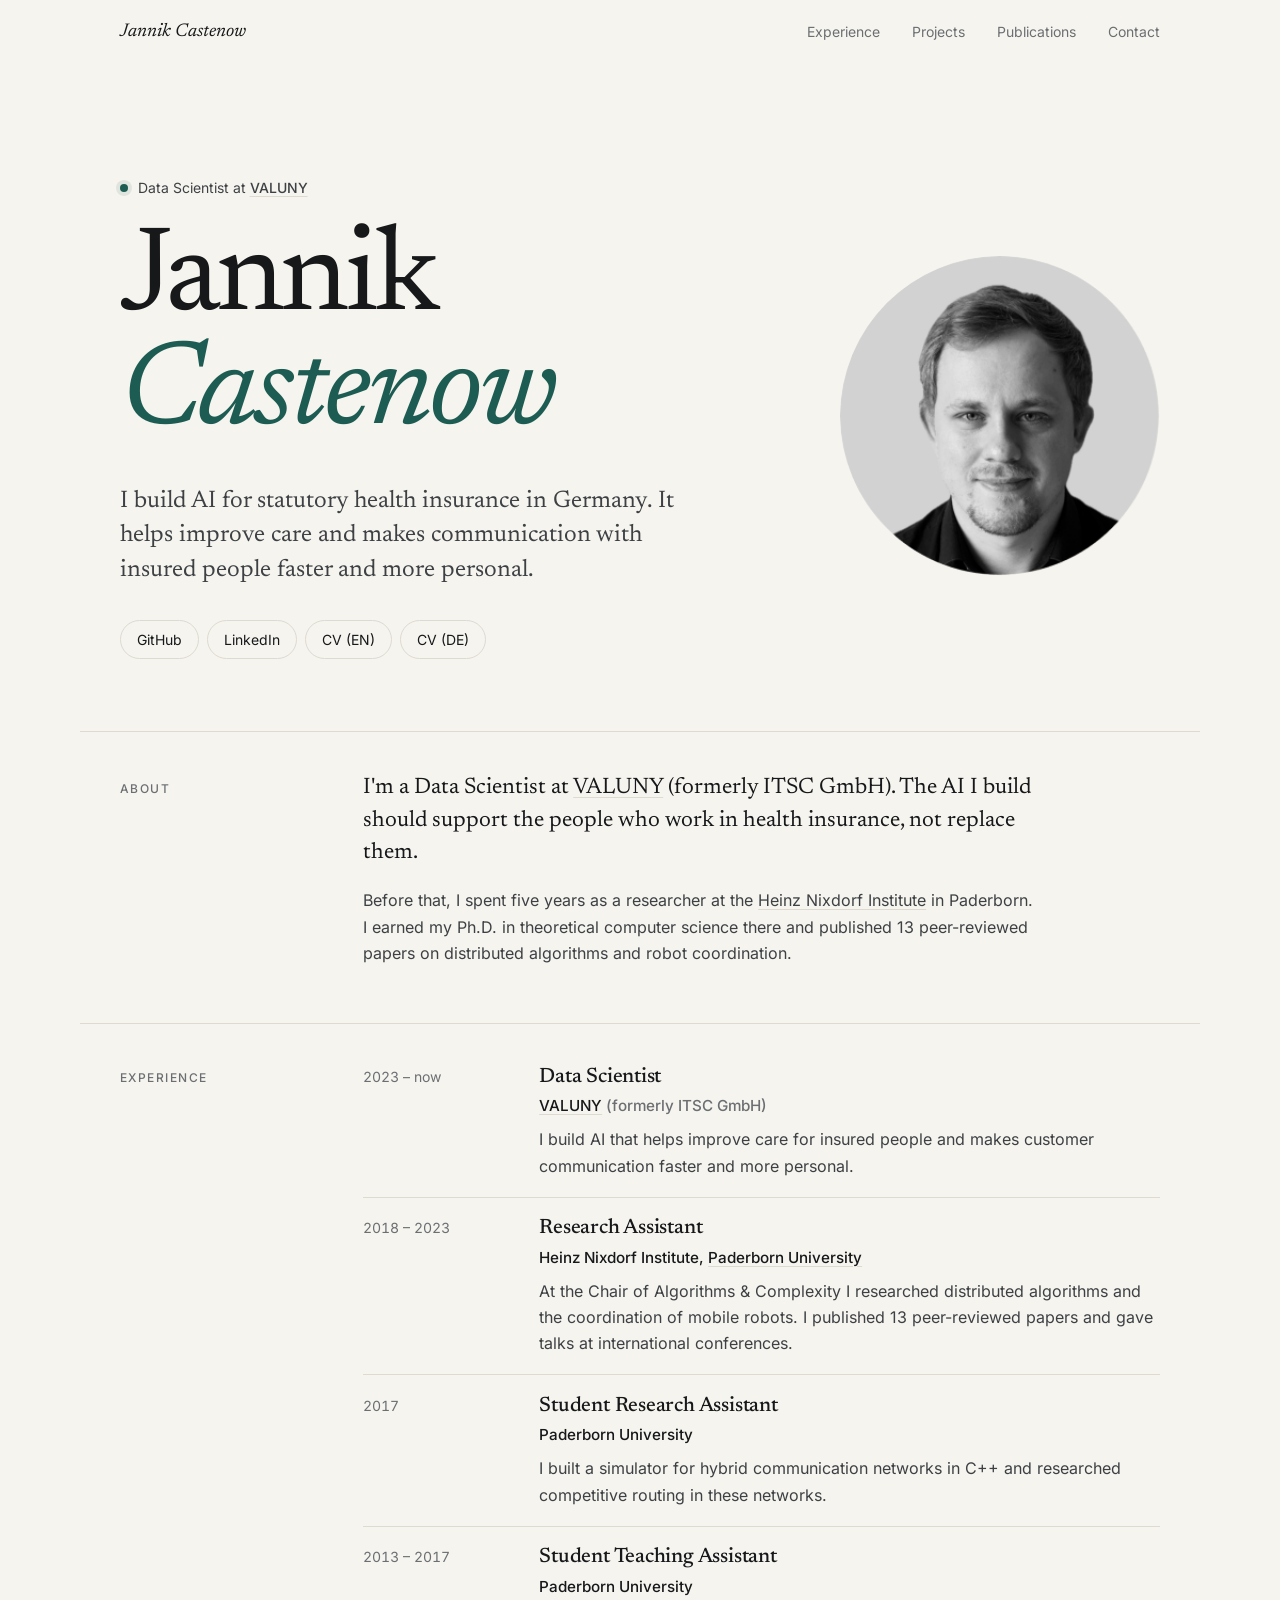
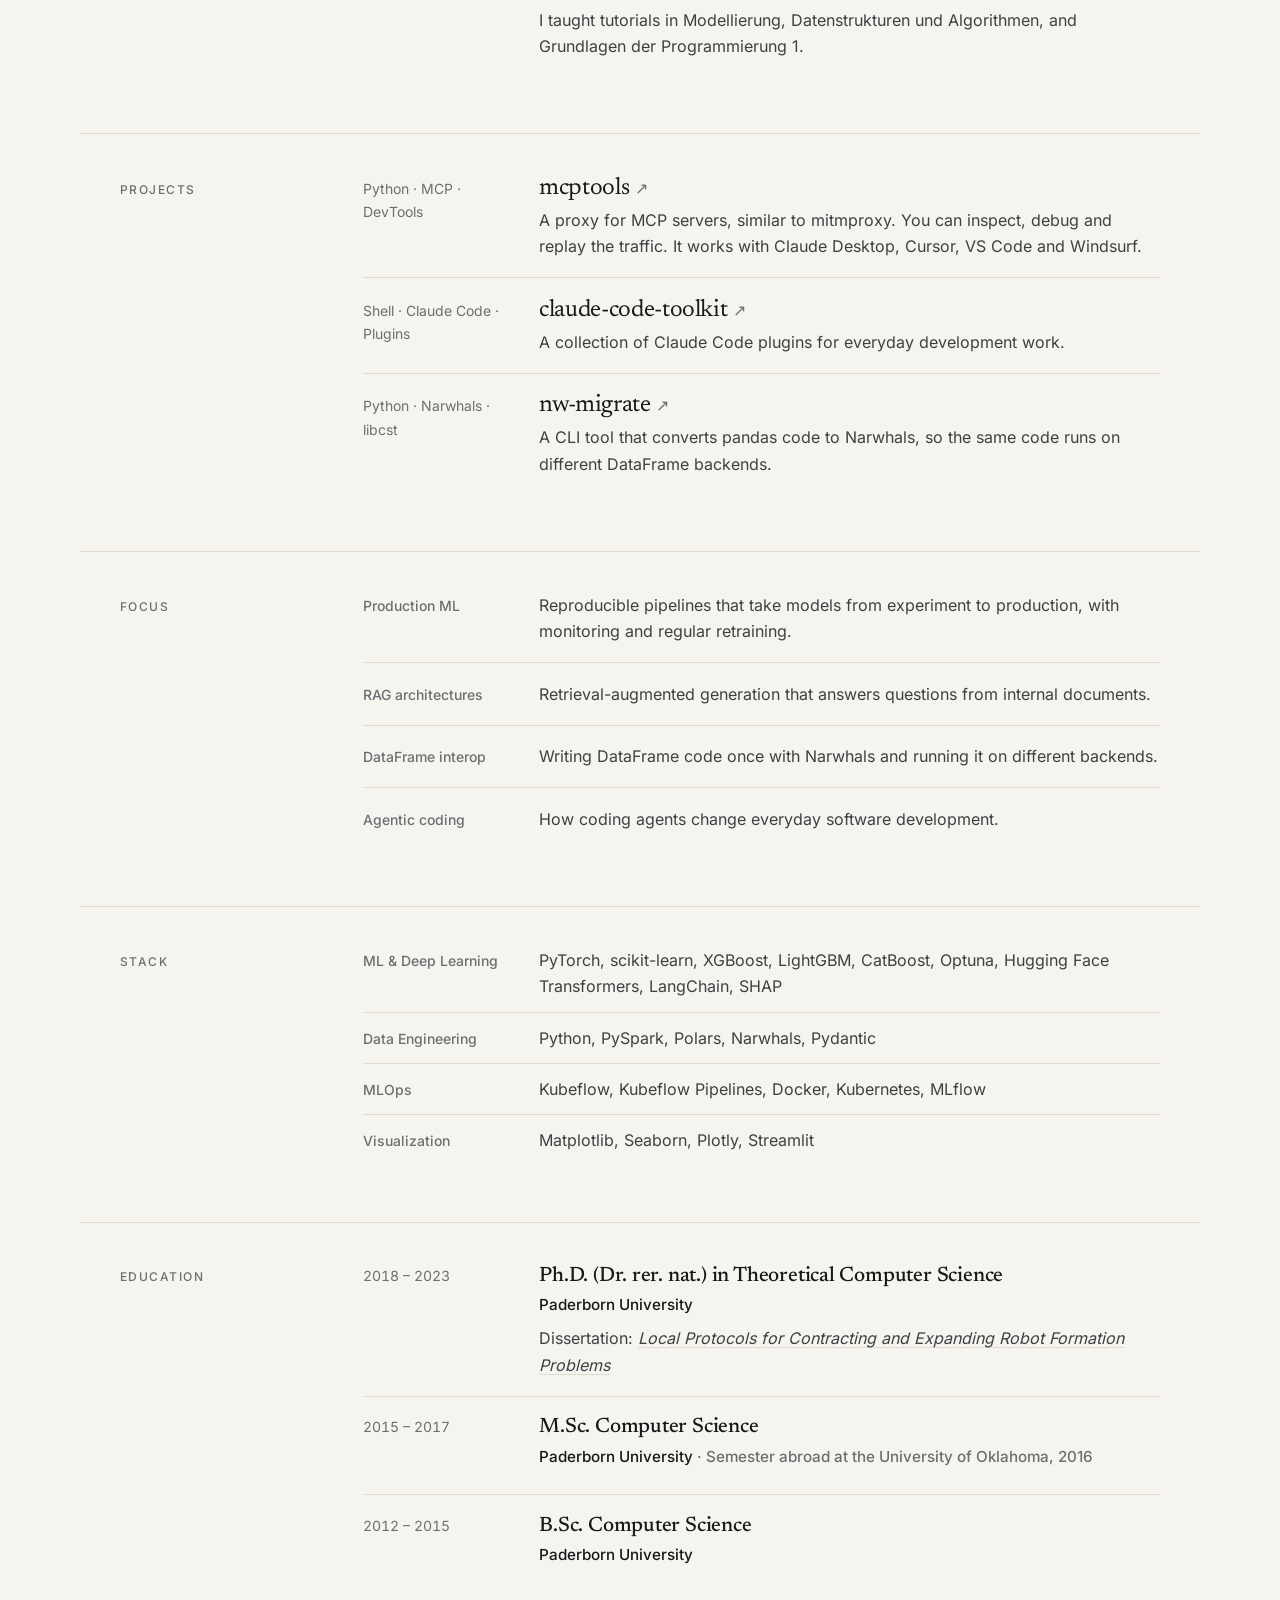
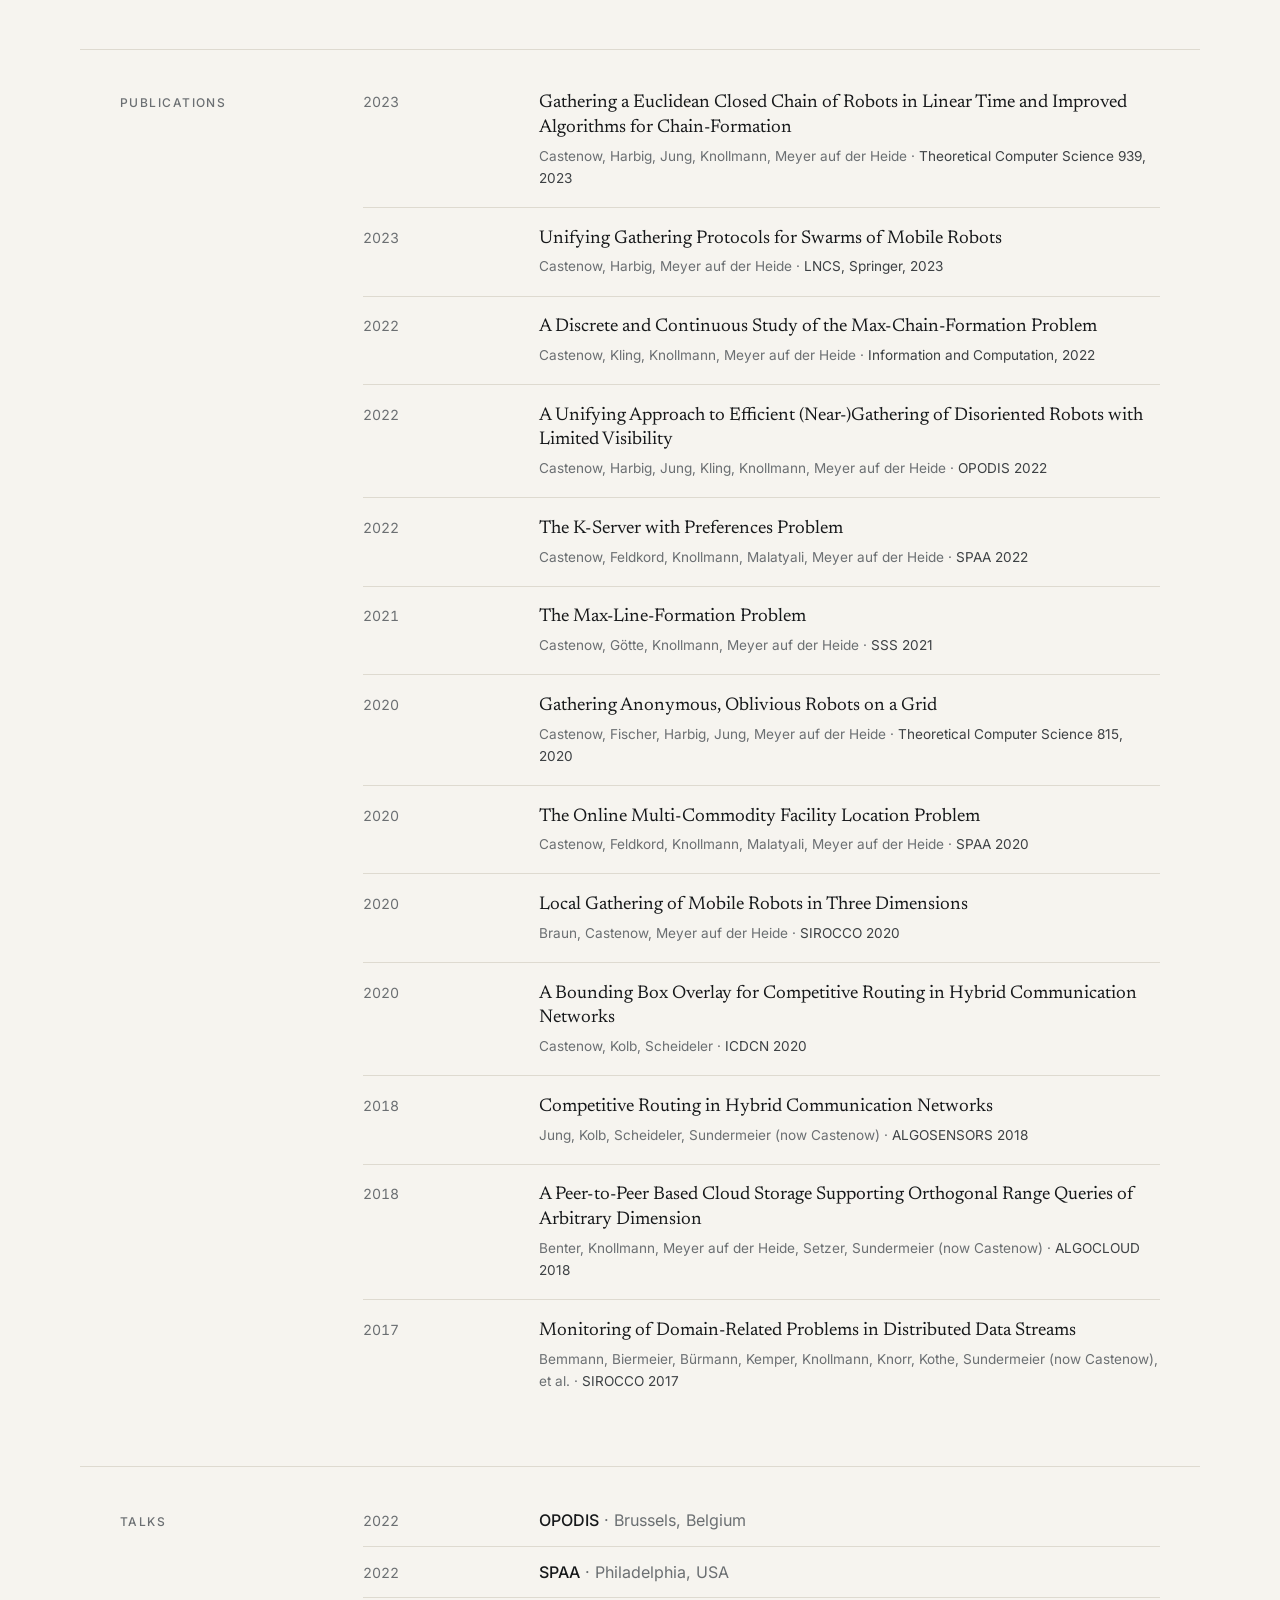
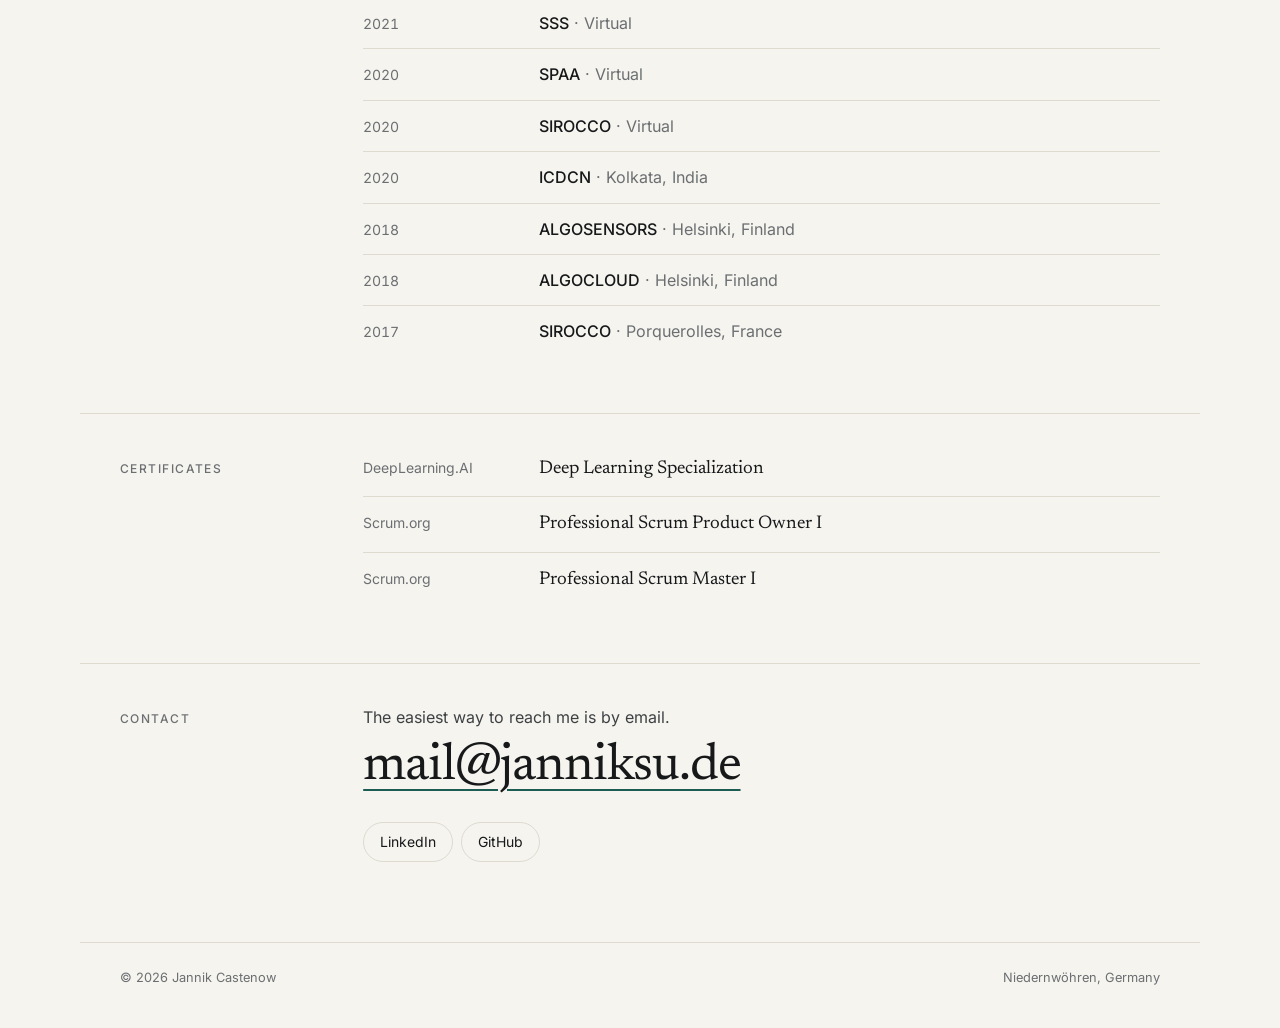
==== commit c7bbd96f: "docs: plain wording across site and CV Replace filler phrases and sentence fragments with short, con" ====
--- a/index.html
+++ b/index.html
@@ -4,14 +4,14 @@
   <meta charset="UTF-8">
   <meta name="viewport" content="width=device-width, initial-scale=1.0">
   <title>Dr. Jannik Castenow · Data Scientist</title>
-  <meta name="description" content="Dr. Jannik Castenow, Data Scientist at VALUNY (formerly ITSC GmbH). Building AI solutions for public healthcare. Ph.D. in Theoretical Computer Science.">
+  <meta name="description" content="Dr. Jannik Castenow is a Data Scientist at VALUNY (formerly ITSC GmbH) and builds AI for statutory health insurance.">
   <meta name="theme-color" content="#f6f4ef" media="(prefers-color-scheme: light)">
   <meta name="theme-color" content="#111312" media="(prefers-color-scheme: dark)">
   <meta name="color-scheme" content="light dark">
   <meta name="referrer" content="strict-origin-when-cross-origin">
   <meta http-equiv="Content-Security-Policy" content="default-src 'none'; img-src 'self' data:; style-src 'self'; font-src 'self'; base-uri 'self'; form-action 'none';">
   <meta property="og:title" content="Dr. Jannik Castenow · Data Scientist">
-  <meta property="og:description" content="Data Scientist at VALUNY (formerly ITSC GmbH). Building AI solutions for public healthcare. Ph.D. in Theoretical Computer Science.">
+  <meta property="og:description" content="Data Scientist at VALUNY (formerly ITSC GmbH). I build AI for statutory health insurance in Germany.">
   <meta property="og:type" content="website">
   <meta property="og:url" content="https://jannik-cas.github.io/">
   <meta property="og:image" content="https://jannik-cas.github.io/jannik.png">
@@ -41,7 +41,7 @@
       "@type": "CollegeOrUniversity",
       "name": "Paderborn University"
     },
-    "description": "Data Scientist at VALUNY (formerly ITSC GmbH). Building AI solutions for public healthcare. Ph.D. in Theoretical Computer Science from Paderborn University."
+    "description": "Data Scientist at VALUNY (formerly ITSC GmbH). Builds AI for statutory health insurance in Germany. Ph.D. in theoretical computer science from Paderborn University."
   }
   </script>
 </head>
@@ -66,9 +66,7 @@
         <p class="eyebrow"><span class="dot" aria-hidden="true"></span><span>Data Scientist at <a href="https://www.valuny.de" target="_blank" rel="noopener noreferrer">VALUNY</a></span></p>
         <h1>Jannik <em>Castenow</em></h1>
         <p class="lead">
-          I build AI solutions for statutory health insurance in Germany. They help
-          improve care and make communication with insured people more efficient
-          and more focused on their needs.
+          I build AI for statutory health insurance in Germany. It helps improve care and makes communication with insured people faster and more personal.
         </p>
         <ul class="hero-links">
           <li><a href="https://github.com/jannik-cas" target="_blank" rel="noopener noreferrer">GitHub</a></li>
@@ -86,16 +84,10 @@
       <h2 class="label">About</h2>
       <div class="body prose">
         <p class="intro">
-          I work as a Data Scientist at <a href="https://www.valuny.de" target="_blank" rel="noopener noreferrer">VALUNY</a> (formerly ITSC GmbH). I want AI to support
-          the people who already do the work in health insurance, not to replace them.
+          I'm a Data Scientist at <a href="https://www.valuny.de" target="_blank" rel="noopener noreferrer">VALUNY</a> (formerly ITSC GmbH). The AI I build should support the people who work in health insurance, not replace them.
         </p>
         <p>
-          Before moving into industry, I spent five years as a researcher at the
-          <a href="https://www.hni.uni-paderborn.de/" target="_blank" rel="noopener noreferrer">Heinz Nixdorf Institute</a>.
-          There I earned my Ph.D. in theoretical computer science and published 13 peer-reviewed
-          papers on distributed algorithms and robot coordination. That background shapes how I
-          break down complex problems, and I use it every day when I build ML pipelines and
-          RAG-based systems.
+          Before that, I spent five years as a researcher at the <a href="https://www.hni.uni-paderborn.de/" target="_blank" rel="noopener noreferrer">Heinz Nixdorf Institute</a> in Paderborn. I earned my Ph.D. in theoretical computer science there and published 13 peer-reviewed papers on distributed algorithms and robot coordination.
         </p>
       </div>
     </section>
@@ -108,7 +100,7 @@
           <div>
             <h3>Data Scientist</h3>
             <p class="entry-org"><a href="https://www.valuny.de" target="_blank" rel="noopener noreferrer">VALUNY</a> <span class="muted">(formerly ITSC GmbH)</span></p>
-            <p>I develop AI solutions that improve care for insured people. They also make customer communication more efficient and more focused on the needs of insured people.</p>
+            <p>I build AI that helps improve care for insured people and makes customer communication faster and more personal.</p>
           </div>
         </li>
         <li class="entry">
@@ -116,7 +108,7 @@
           <div>
             <h3>Research Assistant</h3>
             <p class="entry-org">Heinz Nixdorf Institute, <a href="https://www.uni-paderborn.de" target="_blank" rel="noopener noreferrer">Paderborn University</a></p>
-            <p>Chair of Algorithms &amp; Complexity. Research on distributed computing and mobile robot coordination. 13 peer-reviewed papers and talks at international conferences.</p>
+            <p>At the Chair of Algorithms &amp; Complexity I researched distributed algorithms and the coordination of mobile robots. I published 13 peer-reviewed papers and gave talks at international conferences.</p>
           </div>
         </li>
         <li class="entry">
@@ -124,7 +116,7 @@
           <div>
             <h3>Student Research Assistant</h3>
             <p class="entry-org">Paderborn University</p>
-            <p>Built a simulator for hybrid communication networks in C++. Research on competitive routing in hybrid networks.</p>
+            <p>I built a simulator for hybrid communication networks in C++ and researched competitive routing in these networks.</p>
           </div>
         </li>
         <li class="entry">
@@ -132,7 +124,7 @@
           <div>
             <h3>Student Teaching Assistant</h3>
             <p class="entry-org">Paderborn University</p>
-            <p>Tutoring for Modellierung, Datenstrukturen und Algorithmen, and Grundlagen der Programmierung 1.</p>
+            <p>I taught tutorials in Modellierung, Datenstrukturen und Algorithmen, and Grundlagen der Programmierung 1.</p>
           </div>
         </li>
       </ol>
@@ -145,21 +137,21 @@
           <span class="meta">Python · MCP · DevTools</span>
           <a href="https://github.com/jannik-cas/mcptools" target="_blank" rel="noopener noreferrer" class="project">
             <span class="project-name">mcptools <span class="arrow" aria-hidden="true">↗</span></span>
-            <span class="project-desc">mitmproxy for MCP. Intercept, inspect, debug and replay MCP server traffic. Works with Claude Desktop, Cursor, VS Code and Windsurf.</span>
+            <span class="project-desc">A proxy for MCP servers, similar to mitmproxy. You can inspect, debug and replay the traffic. It works with Claude Desktop, Cursor, VS Code and Windsurf.</span>
           </a>
         </li>
         <li>
           <span class="meta">Shell · Claude Code · Plugins</span>
           <a href="https://github.com/jannik-cas/claude-code-toolkit" target="_blank" rel="noopener noreferrer" class="project">
             <span class="project-name">claude-code-toolkit <span class="arrow" aria-hidden="true">↗</span></span>
-            <span class="project-desc">Community-curated Claude Code plugins for developer workflows.</span>
+            <span class="project-desc">A collection of Claude Code plugins for everyday development work.</span>
           </a>
         </li>
         <li>
           <span class="meta">Python · Narwhals · libcst</span>
           <a href="https://github.com/jannik-cas/nw-migrate" target="_blank" rel="noopener noreferrer" class="project">
             <span class="project-name">nw-migrate <span class="arrow" aria-hidden="true">↗</span></span>
-            <span class="project-desc">CLI tool that converts pandas code to Narwhals for backend-agnostic DataFrame workflows.</span>
+            <span class="project-desc">A CLI tool that converts pandas code to Narwhals, so the same code runs on different DataFrame backends.</span>
           </a>
         </li>
       </ul>
@@ -168,10 +160,10 @@
     <section class="block wrap" id="focus">
       <h2 class="label">Focus</h2>
       <dl class="body rows">
-        <div><dt>Production ML</dt><dd>Pipelines that take models from experiment to production, with reproducibility, monitoring and continuous training.</dd></div>
-        <div><dt>RAG architectures</dt><dd>Retrieval-augmented generation that combines language models with structured knowledge for accurate, grounded answers.</dd></div>
-        <div><dt>DataFrame interop</dt><dd>Cross-backend abstractions like Narwhals for portable, backend-agnostic data code.</dd></div>
-        <div><dt>Agentic coding</dt><dd>Coding agents that speed up development and open up new ways to build software.</dd></div>
+        <div><dt>Production ML</dt><dd>Reproducible pipelines that take models from experiment to production, with monitoring and regular retraining.</dd></div>
+        <div><dt>RAG architectures</dt><dd>Retrieval-augmented generation that answers questions from internal documents.</dd></div>
+        <div><dt>DataFrame interop</dt><dd>Writing DataFrame code once with Narwhals and running it on different backends.</dd></div>
+        <div><dt>Agentic coding</dt><dd>How coding agents change everyday software development.</dd></div>
       </dl>
     </section>
 
@@ -313,7 +305,6 @@
     <section class="block wrap" id="talks">
       <h2 class="label">Talks</h2>
       <div class="body">
-        <p class="muted small">Research presented at international peer-reviewed conferences.</p>
         <ul class="talks rows">
           <li><span class="meta">2022</span><span><strong>OPODIS</strong> <span class="muted">· Brussels, Belgium</span></span></li>
           <li><span class="meta">2022</span><span><strong>SPAA</strong> <span class="muted">· Philadelphia, USA</span></span></li>
@@ -339,7 +330,7 @@
 
     <section class="contact wrap" id="contact">
       <h2 class="label">Contact</h2>
-      <p class="contact-line">Want to work together, or just say hello?</p>
+      <p class="contact-line">The easiest way to reach me is by email.</p>
       <a href="mailto:mail@janniksu.de" class="contact-mail">mail@janniksu.de</a>
       <ul class="hero-links">
         <li><a href="https://www.linkedin.com/in/dr-jannik-castenow-4b5a52155" target="_blank" rel="noopener noreferrer">LinkedIn</a></li>
--- a/style.css
+++ b/style.css
@@ -439,10 +439,6 @@
 
 /* Talks and certificates */
 
-.talks {
-  margin-top: 1.25rem;
-}
-
 .talks strong {
   font-weight: 500;
 }
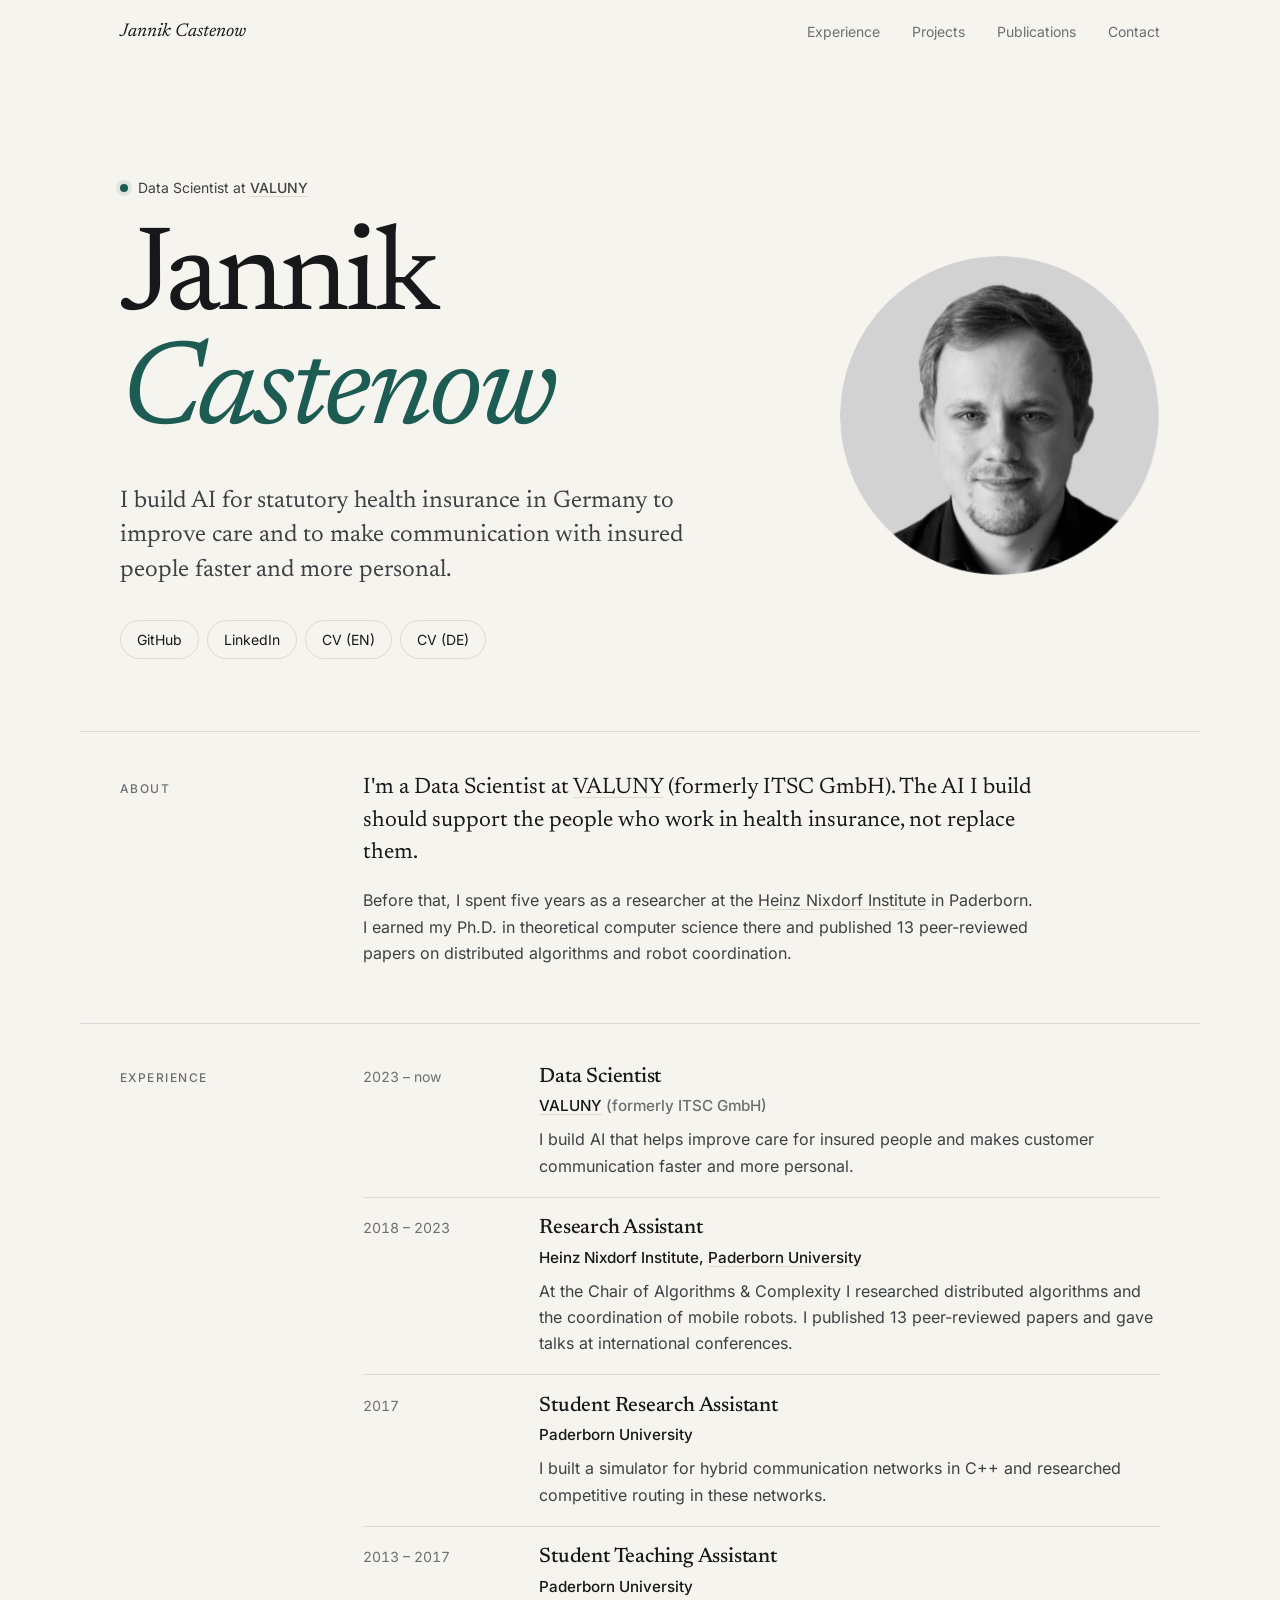
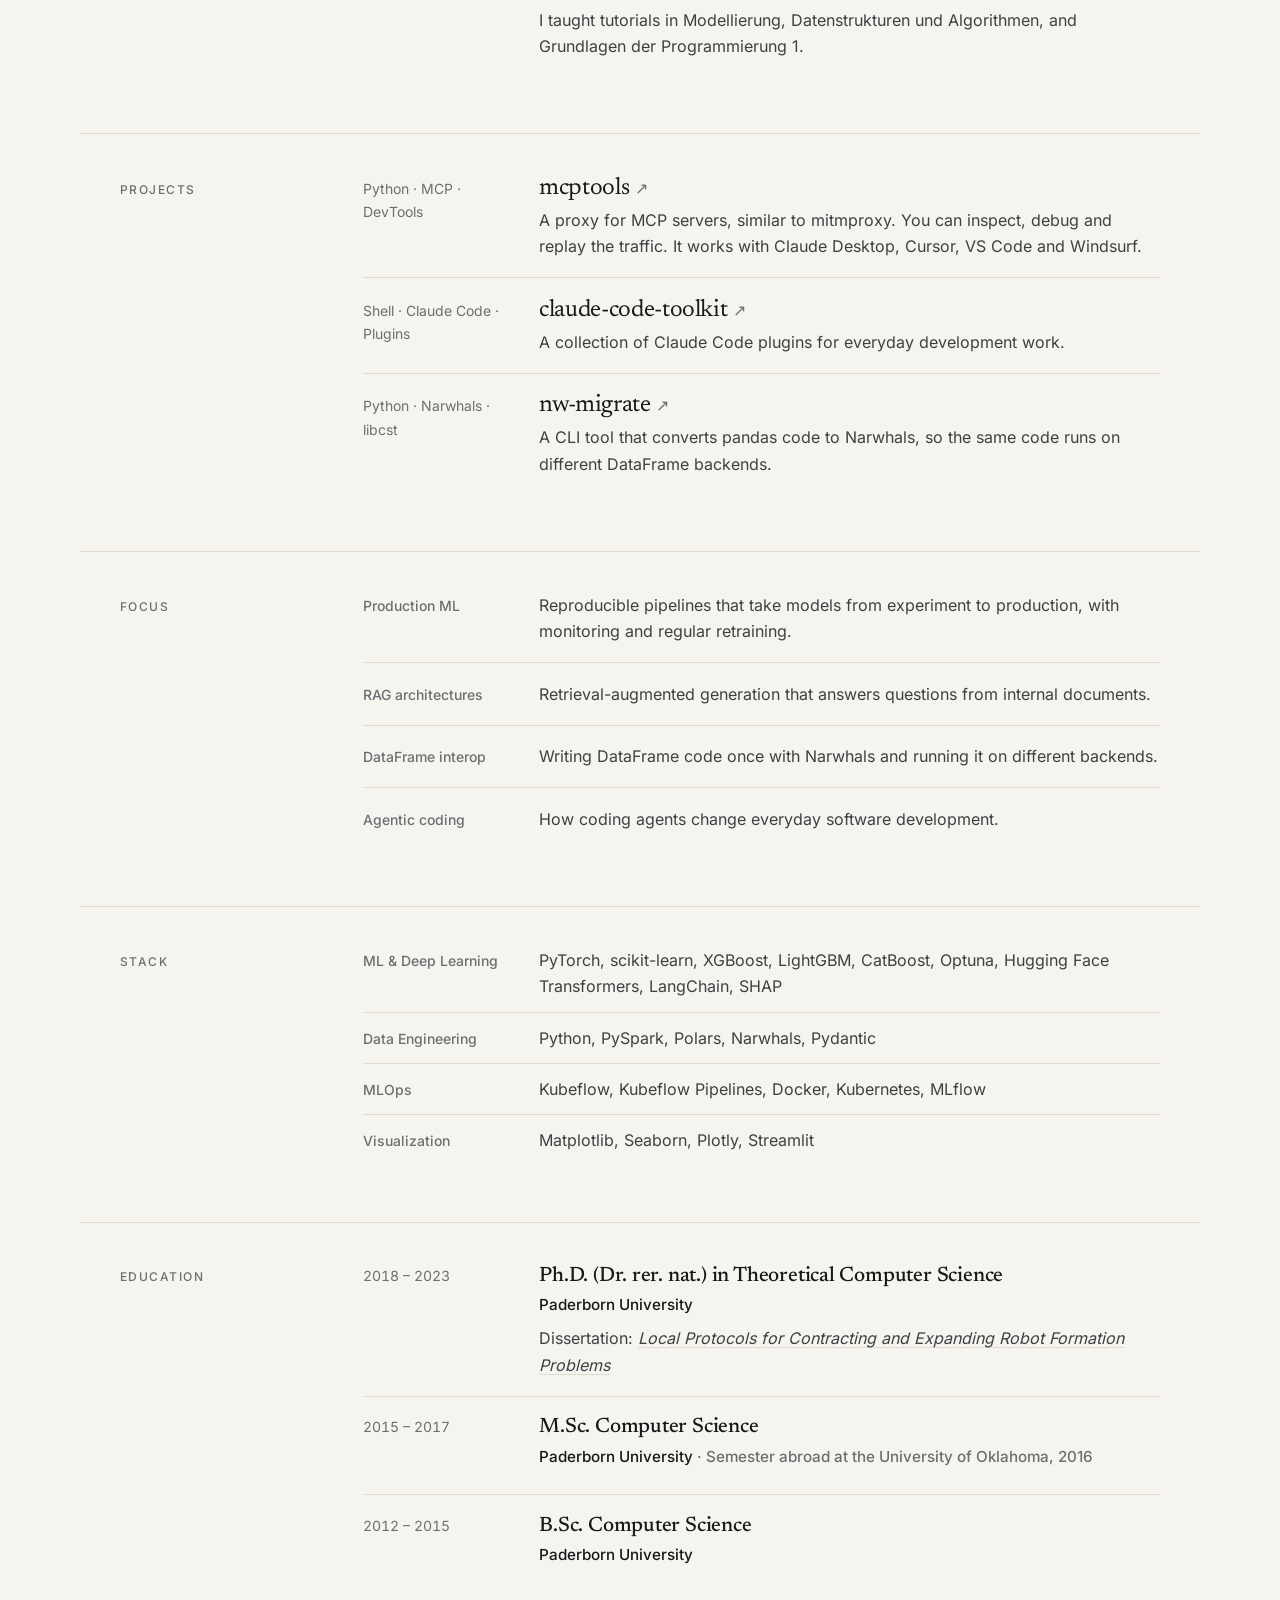
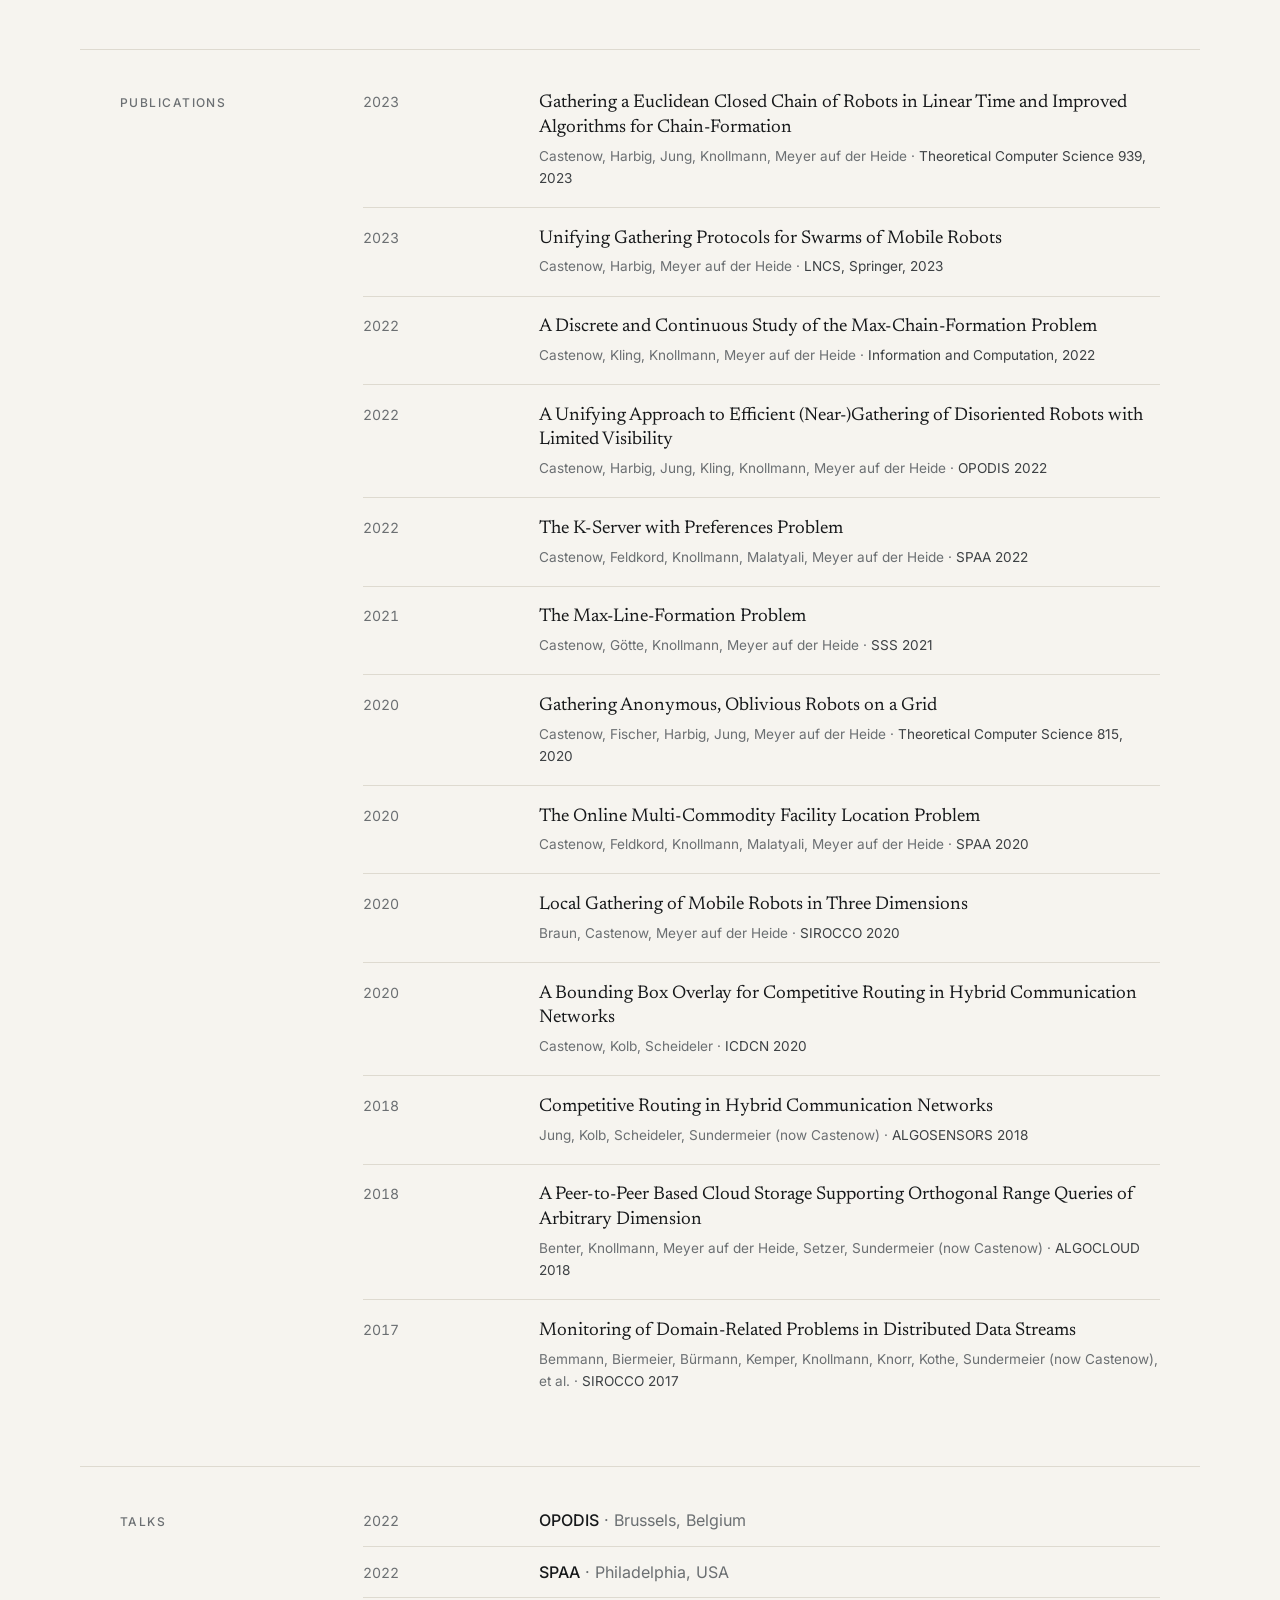
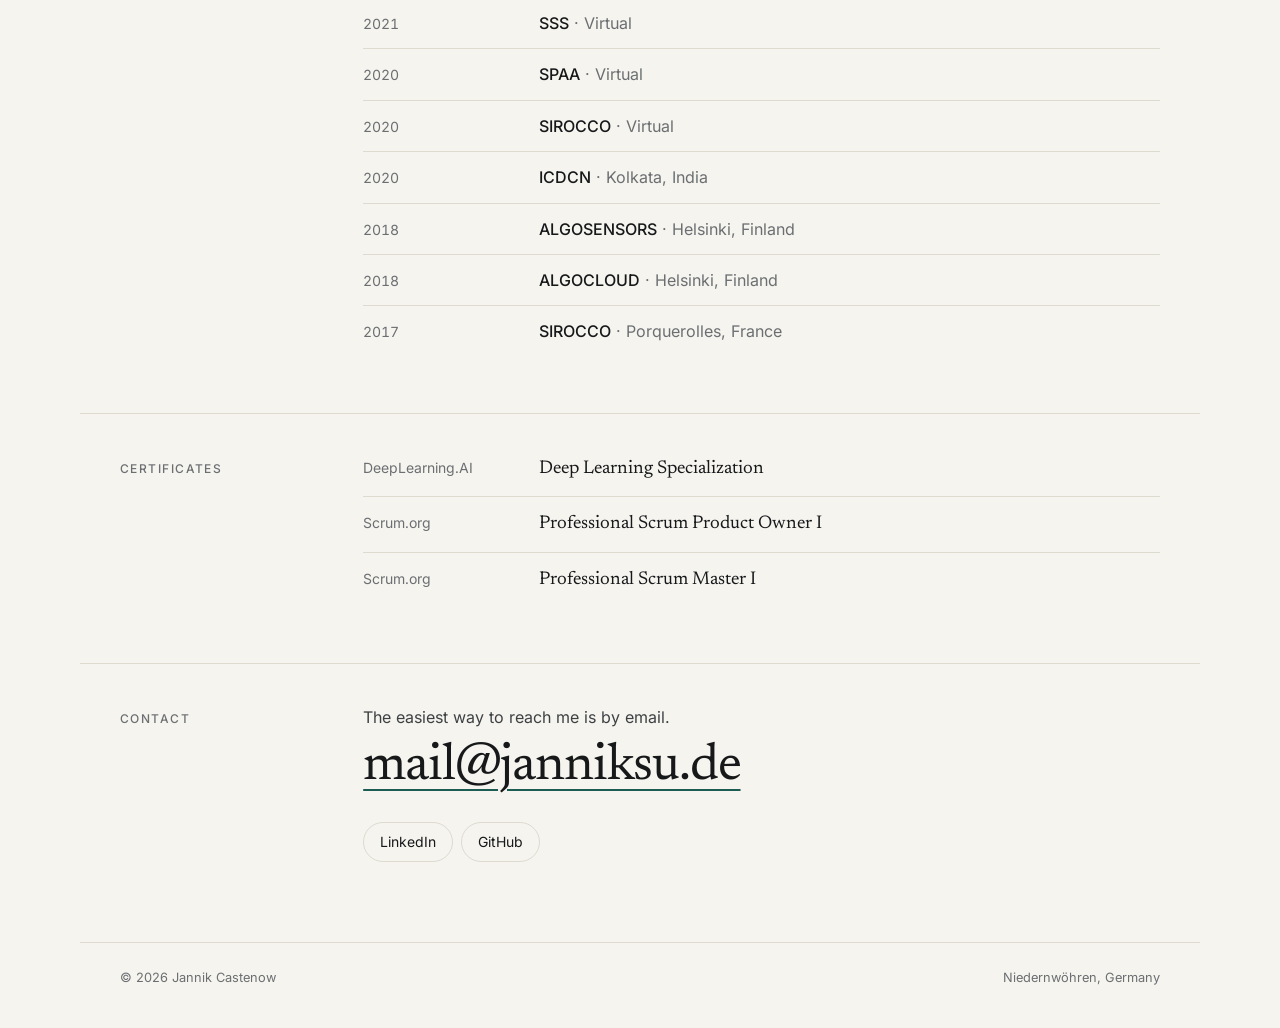
==== commit 3714bd28: "docs: merge profile into one sentence" ====
--- a/index.html
+++ b/index.html
@@ -66,7 +66,7 @@
         <p class="eyebrow"><span class="dot" aria-hidden="true"></span><span>Data Scientist at <a href="https://www.valuny.de" target="_blank" rel="noopener noreferrer">VALUNY</a></span></p>
         <h1>Jannik <em>Castenow</em></h1>
         <p class="lead">
-          I build AI for statutory health insurance in Germany. It helps improve care and makes communication with insured people faster and more personal.
+          I build AI for statutory health insurance in Germany to improve care and to make communication with insured people faster and more personal.
         </p>
         <ul class="hero-links">
           <li><a href="https://github.com/jannik-cas" target="_blank" rel="noopener noreferrer">GitHub</a></li>
